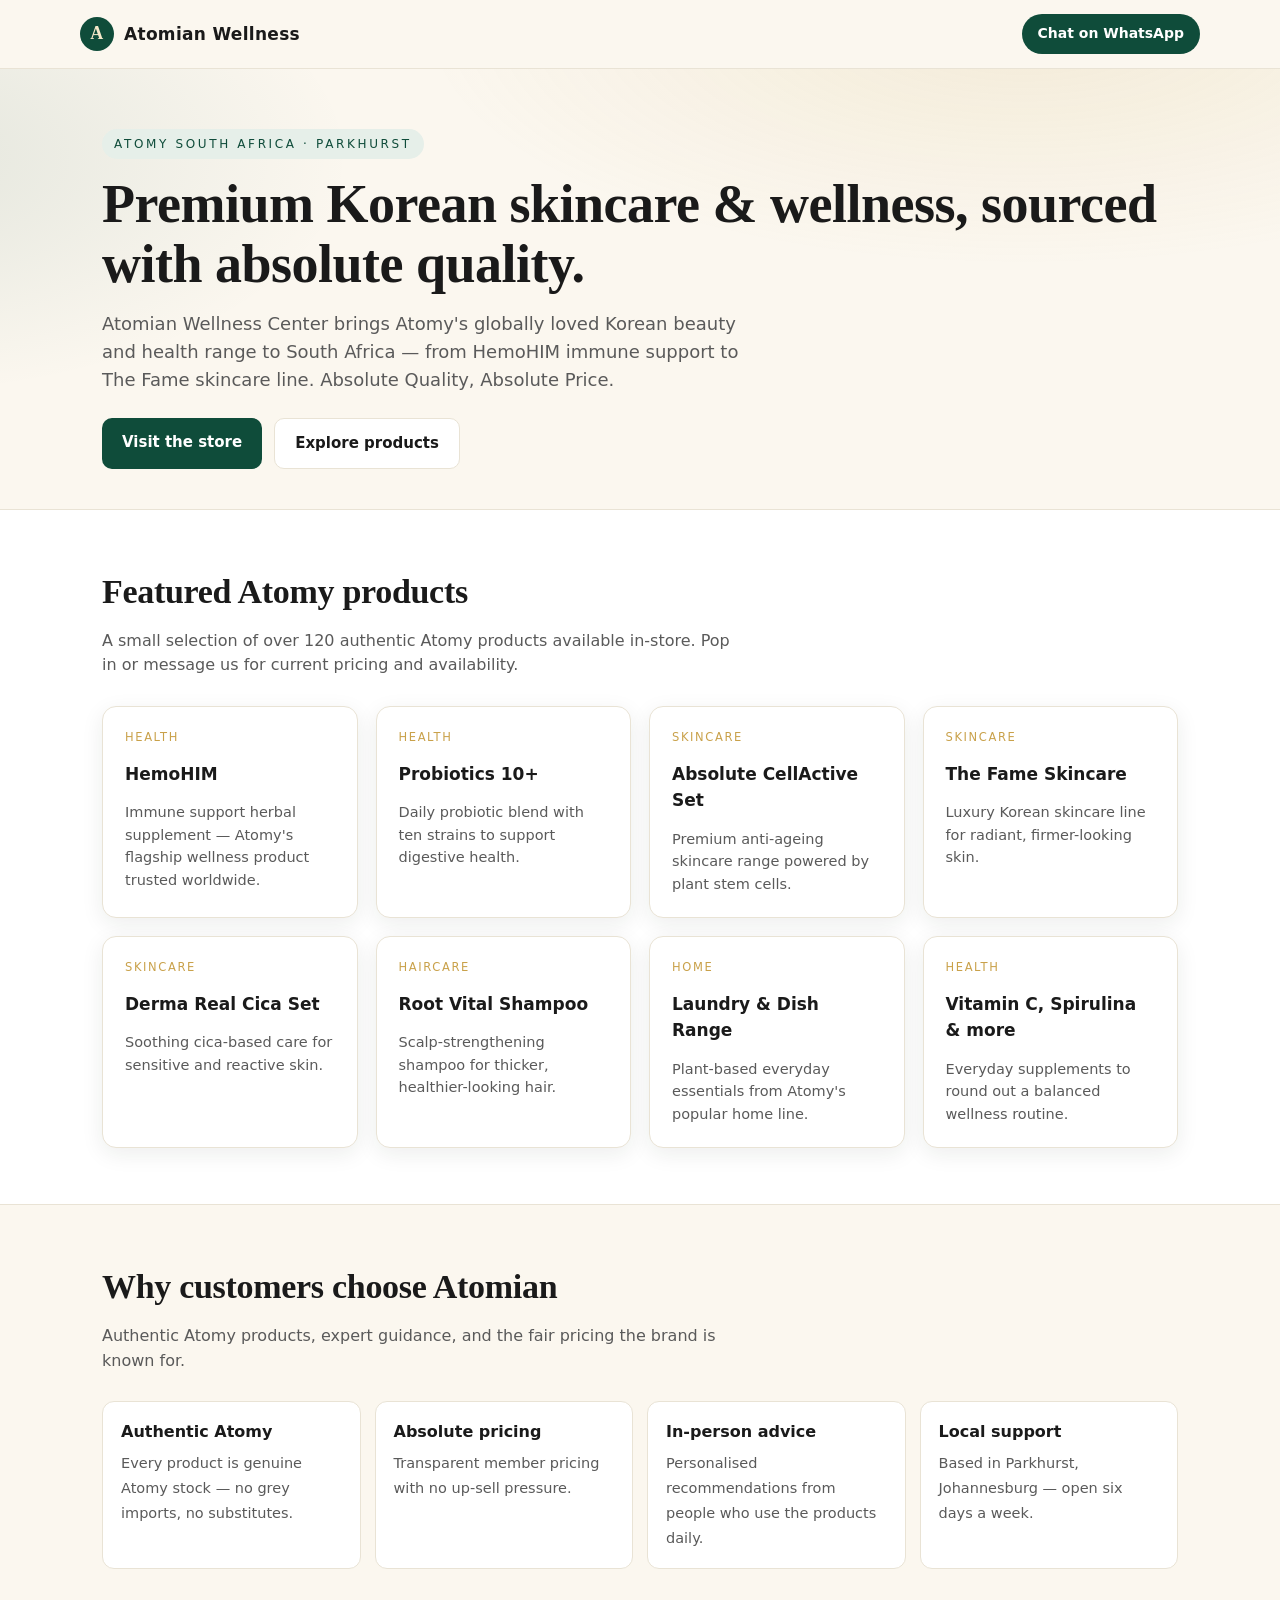
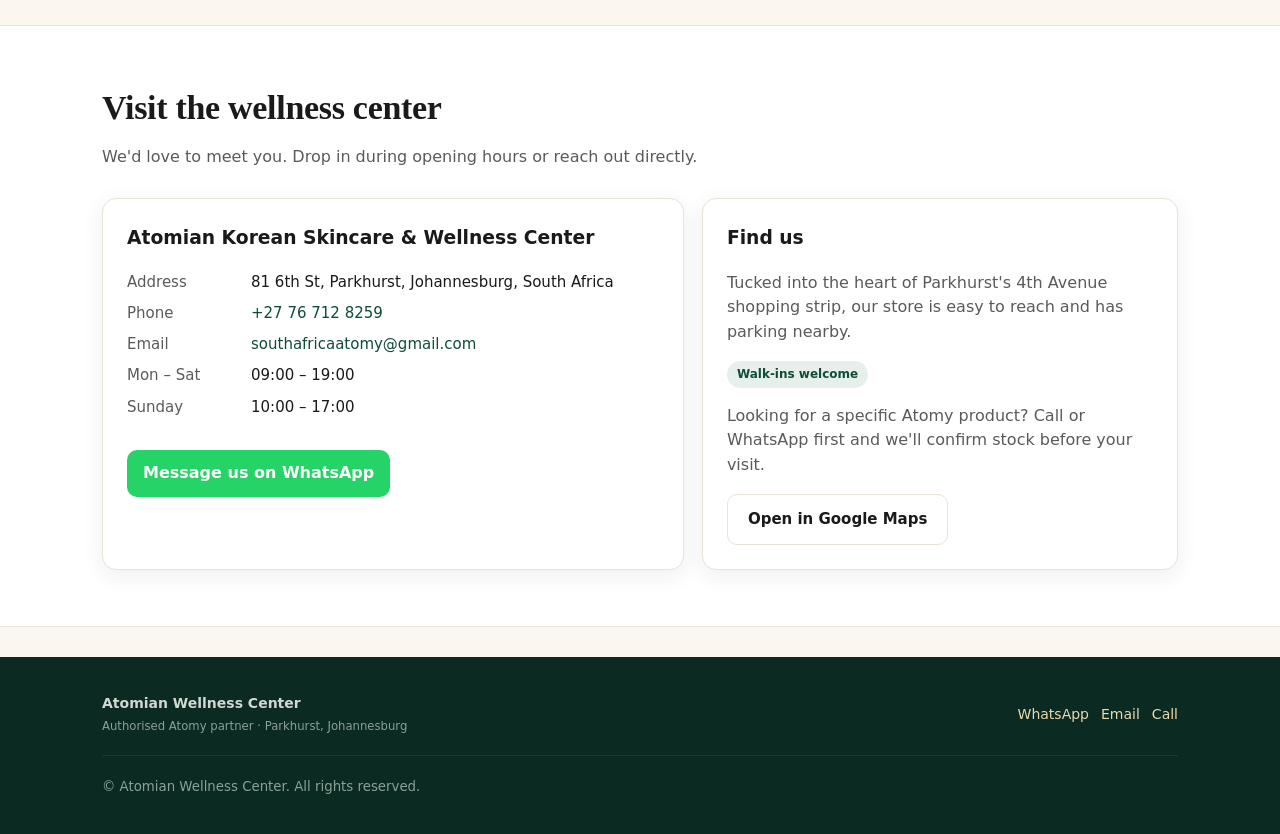
==== index.html @ fa14798c "Fixing link sharing issue on mobile devices for Atomian Wellness website (69e790a51b374912fafea3ad)" ====
<!DOCTYPE html>
<html lang="en">
<head>
<meta charset="UTF-8" />
<meta name="viewport" content="width=device-width, initial-scale=1.0" />
<title>Atomian Wellness - Premium Korean Skincare &amp; Health Products | Atomy South Africa</title>
<meta name="description" content="Discover premium Atomy Korean skincare, health supplements, and wellness products at Atomian Wellness Center in Johannesburg. Absolute Quality, Absolute Price. Shop 120+ authentic Atomy products." />
<meta name="keywords" content="Atomy South Africa, Korean skincare, Atomy products, HemoHIM, Probiotics, Absolute CellActive, Korean wellness, health supplements, Johannesburg, Parkhurst" />
<meta name="author" content="Atomian Wellness Center" />
<meta name="robots" content="index, follow" />
<meta name="theme-color" content="#0f4c3a" />
<link rel="canonical" href="https://atomianwellness.co.za/" />
<link rel="icon" href="data:image/svg+xml,%3Csvg xmlns='http://www.w3.org/2000/svg' viewBox='0 0 64 64'%3E%3Ccircle cx='32' cy='32' r='30' fill='%230f4c3a'/%3E%3Ctext x='50%25' y='54%25' text-anchor='middle' font-family='Georgia,serif' font-size='34' fill='%23f5e8c9' font-weight='700'%3EA%3C/text%3E%3C/svg%3E" />
<meta property="og:type" content="website" />
<meta property="og:url" content="https://atomianwellness.co.za/" />
<meta property="og:title" content="Atomian Wellness - Premium Korean Skincare &amp; Health Products" />
<meta property="og:description" content="Premium Atomy Korean skincare, health supplements, and wellness products. Absolute Quality, Absolute Price. Shop 120+ authentic products." />
<meta property="og:site_name" content="Atomian Wellness Center" />
<meta property="og:locale" content="en_ZA" />
<meta property="og:image" content="https://atomianwellness.co.za/og-image.svg" />
<meta property="og:image:type" content="image/svg+xml" />
<meta property="og:image:width" content="1200" />
<meta property="og:image:height" content="630" />
<meta property="og:image:alt" content="Atomian Wellness Center - Atomy Korean Skincare &amp; Health Products" />
<meta name="twitter:card" content="summary_large_image" />
<meta name="twitter:title" content="Atomian Wellness - Premium Korean Skincare &amp; Health Products" />
<meta name="twitter:description" content="Premium Atomy Korean skincare, health supplements, and wellness products. Absolute Quality, Absolute Price." />
<meta name="twitter:image" content="https://atomianwellness.co.za/og-image.svg" />
<script type="application/ld+json">
{
  "@context": "https://schema.org",
  "@type": "Store",
  "name": "Atomian Korean Skincare Wellness Center",
  "description": "Premium Korean wellness and beauty products featuring Atomy's revolutionary skincare and health solutions",
  "url": "https://atomianwellness.co.za",
  "telephone": "+27-76-712-8259",
  "email": "southafricaatomy@gmail.com",
  "address": {
    "@type": "PostalAddress",
    "streetAddress": "81 6th St, Parkhurst",
    "addressLocality": "Johannesburg",
    "addressCountry": "ZA"
  },
  "priceRange": "$$",
  "openingHours": "Mo-Sa 09:00-19:00, Su 10:00-17:00"
}
</script>
<style>
:root{
  --bg:#fbf7ef;
  --ink:#1a1a1a;
  --muted:#5a5a5a;
  --accent:#0f4c3a;
  --accent-soft:#e6efe9;
  --gold:#c9a14a;
  --card:#ffffff;
  --border:#e9e3d5;
  --radius:14px;
  --shadow:0 6px 22px rgba(20,40,30,.08);
  --maxw:1120px;
}
*{box-sizing:border-box}
html,body{margin:0;padding:0}
body{
  font-family:'Inter','Helvetica Neue',system-ui,-apple-system,sans-serif;
  color:var(--ink);
  background:var(--bg);
  line-height:1.55;
  -webkit-font-smoothing:antialiased;
}
a{color:var(--accent);text-decoration:none}
a:hover{text-decoration:underline}
.container{max-width:var(--maxw);margin:0 auto;padding:0 22px}
header.site{
  position:sticky;top:0;z-index:10;
  background:rgba(251,247,239,.92);
  backdrop-filter:blur(8px);
  border-bottom:1px solid var(--border);
}
.nav{
  display:flex;align-items:center;justify-content:space-between;
  padding:14px 0;
}
.brand{display:flex;align-items:center;gap:10px;font-weight:700;letter-spacing:.3px;color:var(--ink)}
.brand-mark{
  width:34px;height:34px;border-radius:50%;
  background:var(--accent);color:#f5e8c9;
  display:grid;place-items:center;
  font-family:Georgia,serif;font-weight:700;font-size:18px;
}
.brand-name{font-size:17px}
.nav-cta{
  display:inline-block;padding:9px 16px;border-radius:999px;
  background:var(--accent);color:#fff;font-weight:600;font-size:14px;
}
.nav-cta:hover{text-decoration:none;background:#0b3b2d}
.hero{
  padding:60px 0 40px;
  background:
    radial-gradient(1000px 400px at 80% -10%, rgba(201,161,74,.14), transparent 60%),
    radial-gradient(800px 400px at -10% 20%, rgba(15,76,58,.10), transparent 60%);
}
.eyebrow{
  display:inline-block;font-size:12px;letter-spacing:.22em;text-transform:uppercase;
  color:var(--accent);background:var(--accent-soft);
  padding:6px 12px;border-radius:999px;margin-bottom:16px;
}
h1{
  font-family:Georgia,'Times New Roman',serif;
  font-size:clamp(32px,5vw,54px);
  line-height:1.1;margin:0 0 16px;letter-spacing:-.5px;
}
.lede{
  font-size:clamp(16px,1.6vw,18px);color:var(--muted);max-width:640px;margin:0 0 24px;
}
.cta-row{display:flex;flex-wrap:wrap;gap:12px}
.btn{
  display:inline-block;padding:13px 20px;border-radius:10px;
  font-weight:600;font-size:15px;
  transition:transform .06s ease, background .2s ease;
}
.btn:active{transform:translateY(1px)}
.btn-primary{background:var(--accent);color:#fff}
.btn-primary:hover{background:#0b3b2d;text-decoration:none}
.btn-ghost{background:#fff;color:var(--ink);border:1px solid var(--border)}
.btn-ghost:hover{background:#fff;border-color:var(--accent);color:var(--accent);text-decoration:none}
section{padding:56px 0}
section.alt{background:#fff;border-top:1px solid var(--border);border-bottom:1px solid var(--border)}
h2{
  font-family:Georgia,serif;
  font-size:clamp(24px,3vw,34px);margin:0 0 10px;letter-spacing:-.3px;
}
.section-lede{color:var(--muted);max-width:640px;margin:0 0 28px}
.grid{display:grid;gap:18px}
.grid-3{grid-template-columns:repeat(auto-fit,minmax(240px,1fr))}
.grid-4{grid-template-columns:repeat(auto-fit,minmax(210px,1fr))}
.card{
  background:var(--card);
  border:1px solid var(--border);
  border-radius:var(--radius);
  padding:22px;box-shadow:var(--shadow);
}
.card h3{margin:0 0 8px;font-size:17px}
.card p{margin:0;color:var(--muted);font-size:14.5px}
.badge{
  display:inline-block;font-size:11.5px;letter-spacing:.14em;text-transform:uppercase;
  color:var(--gold);margin-bottom:8px;
}
.product{display:flex;flex-direction:column;gap:6px}
.product .price{color:var(--accent);font-weight:600;font-size:14px}
.values{display:grid;gap:14px;grid-template-columns:repeat(auto-fit,minmax(220px,1fr))}
.value{
  padding:18px;border-radius:12px;border:1px solid var(--border);
  background:#fff;
}
.value strong{display:block;margin-bottom:6px;font-size:16px}
.value span{color:var(--muted);font-size:14.5px}
.visit{
  display:grid;gap:18px;grid-template-columns:1.1fr .9fr;align-items:stretch;
}
@media (max-width:760px){.visit{grid-template-columns:1fr}}
.visit .panel{
  background:#fff;border:1px solid var(--border);border-radius:var(--radius);
  padding:24px;box-shadow:var(--shadow);
}
.visit .panel h3{margin-top:0}
.kv{display:grid;grid-template-columns:110px 1fr;gap:8px 14px;font-size:15px}
.kv dt{color:var(--muted)}
.kv dd{margin:0;color:var(--ink);font-weight:500}
.whatsapp{
  display:inline-flex;align-items:center;gap:8px;margin-top:16px;
  background:#25D366;color:#fff;padding:11px 16px;border-radius:10px;font-weight:600;
}
.whatsapp:hover{background:#1fb855;text-decoration:none}
footer.site{
  background:#0b2a22;color:#cfd9d2;padding:36px 0;margin-top:30px;
}
footer.site a{color:#e7d9b0}
footer .row{display:flex;justify-content:space-between;gap:18px;flex-wrap:wrap;font-size:14px}
footer small{color:#8ba097}
.divider{height:1px;background:rgba(255,255,255,.08);margin:18px 0}
.social{display:flex;gap:12px;align-items:center}
.pill{
  display:inline-block;padding:4px 10px;border-radius:999px;
  background:var(--accent-soft);color:var(--accent);font-size:12px;font-weight:600;
}
</style>
</head>
<body>
<header class="site">
  <div class="container nav">
    <a href="/" class="brand" aria-label="Atomian Wellness home">
      <span class="brand-mark">A</span>
      <span class="brand-name">Atomian Wellness</span>
    </a>
    <a class="nav-cta" href="https://wa.me/27767128259" rel="noopener">Chat on WhatsApp</a>
  </div>
</header>

<main>
  <section class="hero">
    <div class="container">
      <span class="eyebrow">Atomy South Africa · Parkhurst</span>
      <h1>Premium Korean skincare &amp; wellness, sourced with absolute quality.</h1>
      <p class="lede">
        Atomian Wellness Center brings Atomy's globally loved Korean beauty and health range to South Africa — from
        HemoHIM immune support to The Fame skincare line. Absolute Quality, Absolute Price.
      </p>
      <div class="cta-row">
        <a class="btn btn-primary" href="#visit">Visit the store</a>
        <a class="btn btn-ghost" href="#products">Explore products</a>
      </div>
    </div>
  </section>

  <section id="products" class="alt">
    <div class="container">
      <h2>Featured Atomy products</h2>
      <p class="section-lede">
        A small selection of over 120 authentic Atomy products available in-store. Pop in or message us for current
        pricing and availability.
      </p>
      <div class="grid grid-4">
        <article class="card product">
          <span class="badge">Health</span>
          <h3>HemoHIM</h3>
          <p>Immune support herbal supplement — Atomy's flagship wellness product trusted worldwide.</p>
        </article>
        <article class="card product">
          <span class="badge">Health</span>
          <h3>Probiotics 10+</h3>
          <p>Daily probiotic blend with ten strains to support digestive health.</p>
        </article>
        <article class="card product">
          <span class="badge">Skincare</span>
          <h3>Absolute CellActive Set</h3>
          <p>Premium anti-ageing skincare range powered by plant stem cells.</p>
        </article>
        <article class="card product">
          <span class="badge">Skincare</span>
          <h3>The Fame Skincare</h3>
          <p>Luxury Korean skincare line for radiant, firmer-looking skin.</p>
        </article>
        <article class="card product">
          <span class="badge">Skincare</span>
          <h3>Derma Real Cica Set</h3>
          <p>Soothing cica-based care for sensitive and reactive skin.</p>
        </article>
        <article class="card product">
          <span class="badge">Haircare</span>
          <h3>Root Vital Shampoo</h3>
          <p>Scalp-strengthening shampoo for thicker, healthier-looking hair.</p>
        </article>
        <article class="card product">
          <span class="badge">Home</span>
          <h3>Laundry &amp; Dish Range</h3>
          <p>Plant-based everyday essentials from Atomy's popular home line.</p>
        </article>
        <article class="card product">
          <span class="badge">Health</span>
          <h3>Vitamin C, Spirulina &amp; more</h3>
          <p>Everyday supplements to round out a balanced wellness routine.</p>
        </article>
      </div>
    </div>
  </section>

  <section>
    <div class="container">
      <h2>Why customers choose Atomian</h2>
      <p class="section-lede">Authentic Atomy products, expert guidance, and the fair pricing the brand is known for.</p>
      <div class="values">
        <div class="value">
          <strong>Authentic Atomy</strong>
          <span>Every product is genuine Atomy stock — no grey imports, no substitutes.</span>
        </div>
        <div class="value">
          <strong>Absolute pricing</strong>
          <span>Transparent member pricing with no up-sell pressure.</span>
        </div>
        <div class="value">
          <strong>In-person advice</strong>
          <span>Personalised recommendations from people who use the products daily.</span>
        </div>
        <div class="value">
          <strong>Local support</strong>
          <span>Based in Parkhurst, Johannesburg — open six days a week.</span>
        </div>
      </div>
    </div>
  </section>

  <section id="visit" class="alt">
    <div class="container">
      <h2>Visit the wellness center</h2>
      <p class="section-lede">We'd love to meet you. Drop in during opening hours or reach out directly.</p>
      <div class="visit">
        <div class="panel">
          <h3>Atomian Korean Skincare &amp; Wellness Center</h3>
          <dl class="kv">
            <dt>Address</dt><dd>81 6th St, Parkhurst, Johannesburg, South Africa</dd>
            <dt>Phone</dt><dd><a href="tel:+27767128259">+27 76 712 8259</a></dd>
            <dt>Email</dt><dd><a href="mailto:southafricaatomy@gmail.com">southafricaatomy@gmail.com</a></dd>
            <dt>Mon – Sat</dt><dd>09:00 – 19:00</dd>
            <dt>Sunday</dt><dd>10:00 – 17:00</dd>
          </dl>
          <a class="whatsapp" href="https://wa.me/27767128259" rel="noopener">
            Message us on WhatsApp
          </a>
        </div>
        <div class="panel">
          <h3>Find us</h3>
          <p style="color:var(--muted);margin-top:0">
            Tucked into the heart of Parkhurst's 4th Avenue shopping strip, our store is easy to reach and has parking nearby.
          </p>
          <p><span class="pill">Walk-ins welcome</span></p>
          <p style="color:var(--muted)">
            Looking for a specific Atomy product? Call or WhatsApp first and we'll confirm stock before your visit.
          </p>
          <a class="btn btn-ghost" href="https://www.google.com/maps/search/?api=1&amp;query=81+6th+St+Parkhurst+Johannesburg" rel="noopener">Open in Google Maps</a>
        </div>
      </div>
    </div>
  </section>
</main>

<footer class="site">
  <div class="container">
    <div class="row">
      <div>
        <strong>Atomian Wellness Center</strong><br/>
        <small>Authorised Atomy partner · Parkhurst, Johannesburg</small>
      </div>
      <div class="social">
        <a href="https://wa.me/27767128259" rel="noopener">WhatsApp</a>
        <a href="mailto:southafricaatomy@gmail.com">Email</a>
        <a href="tel:+27767128259">Call</a>
      </div>
    </div>
    <div class="divider"></div>
    <small>© Atomian Wellness Center. All rights reserved.</small>
  </div>
</footer>

<script>
(function(){
  function cleanHash(){
    if ((location.hash === '' || location.hash === '#') && location.href.endsWith('#')) {
      history.replaceState(null, '', location.pathname + location.search);
    }
  }
  cleanHash();
  document.addEventListener('click', function(e){
    var a = e.target.closest && e.target.closest('a');
    if (a && (a.getAttribute('href') === '#' || a.getAttribute('href') === '')) {
      e.preventDefault();
      setTimeout(cleanHash, 0);
    }
  });
  window.addEventListener('hashchange', cleanHash);
})();
</script>
</body>
</html>
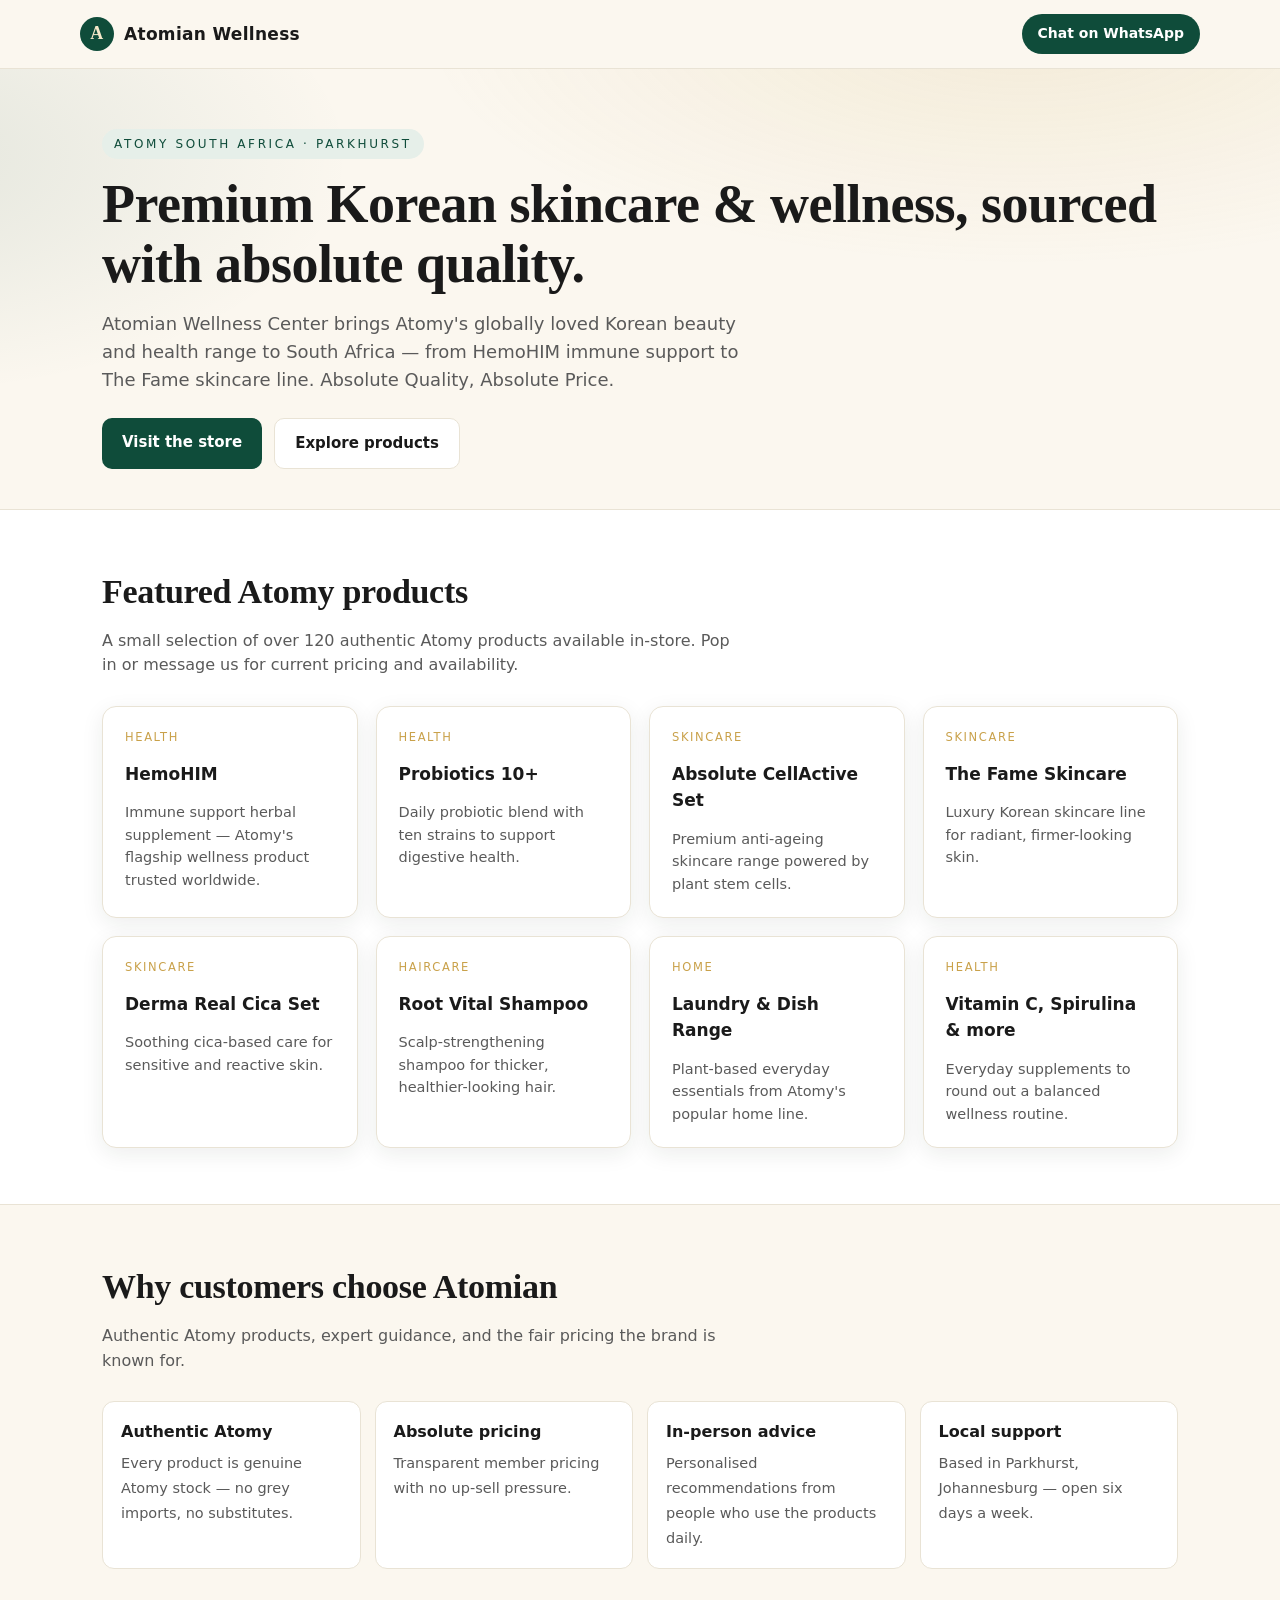
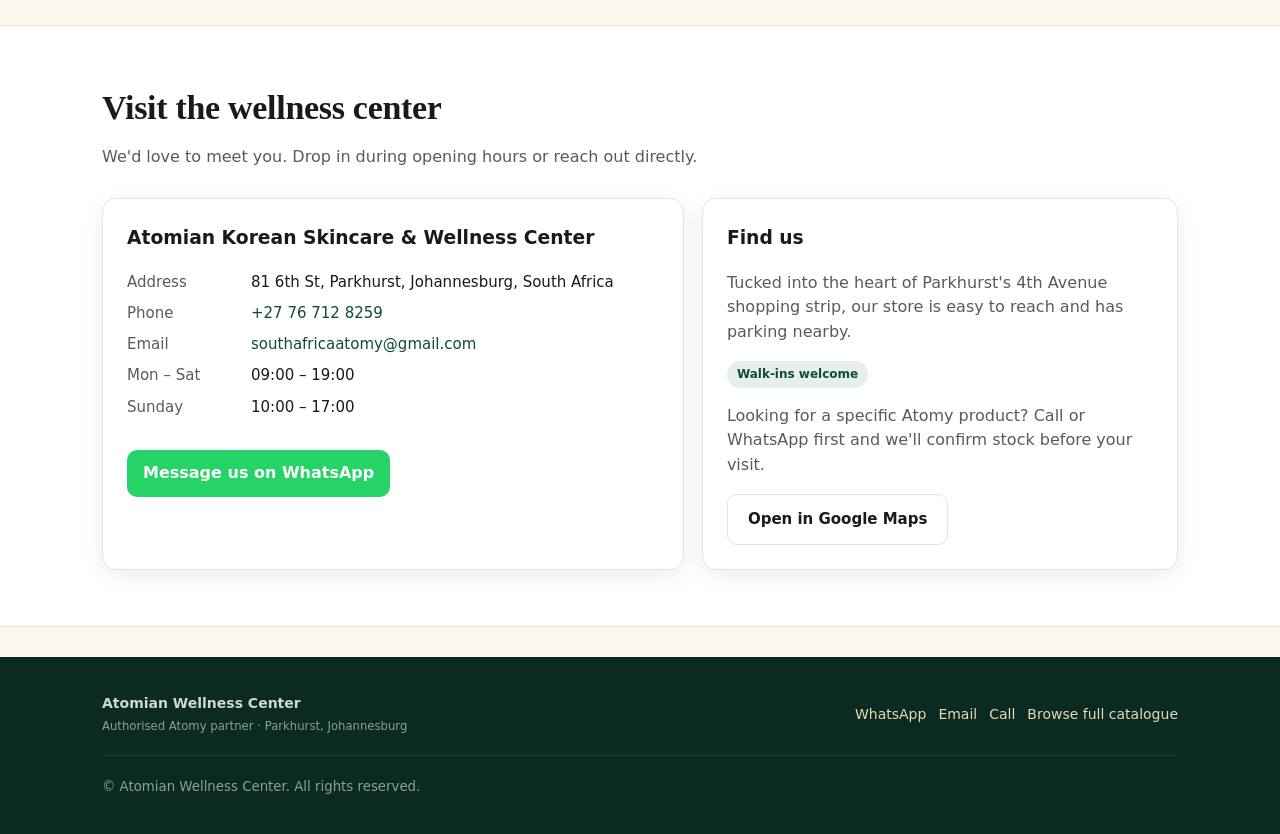
==== commit e26fa635: "Fixing link sharing issue on mobile devices for Atomian Wellness website - Session 1 (69e790a51b3749" ====
--- a/index.html
+++ b/index.html
@@ -335,6 +335,7 @@
         <a href="https://wa.me/27767128259" rel="noopener">WhatsApp</a>
         <a href="mailto:southafricaatomy@gmail.com">Email</a>
         <a href="tel:+27767128259">Call</a>
+        <a href="/classic/">Browse full catalogue</a>
       </div>
     </div>
     <div class="divider"></div>
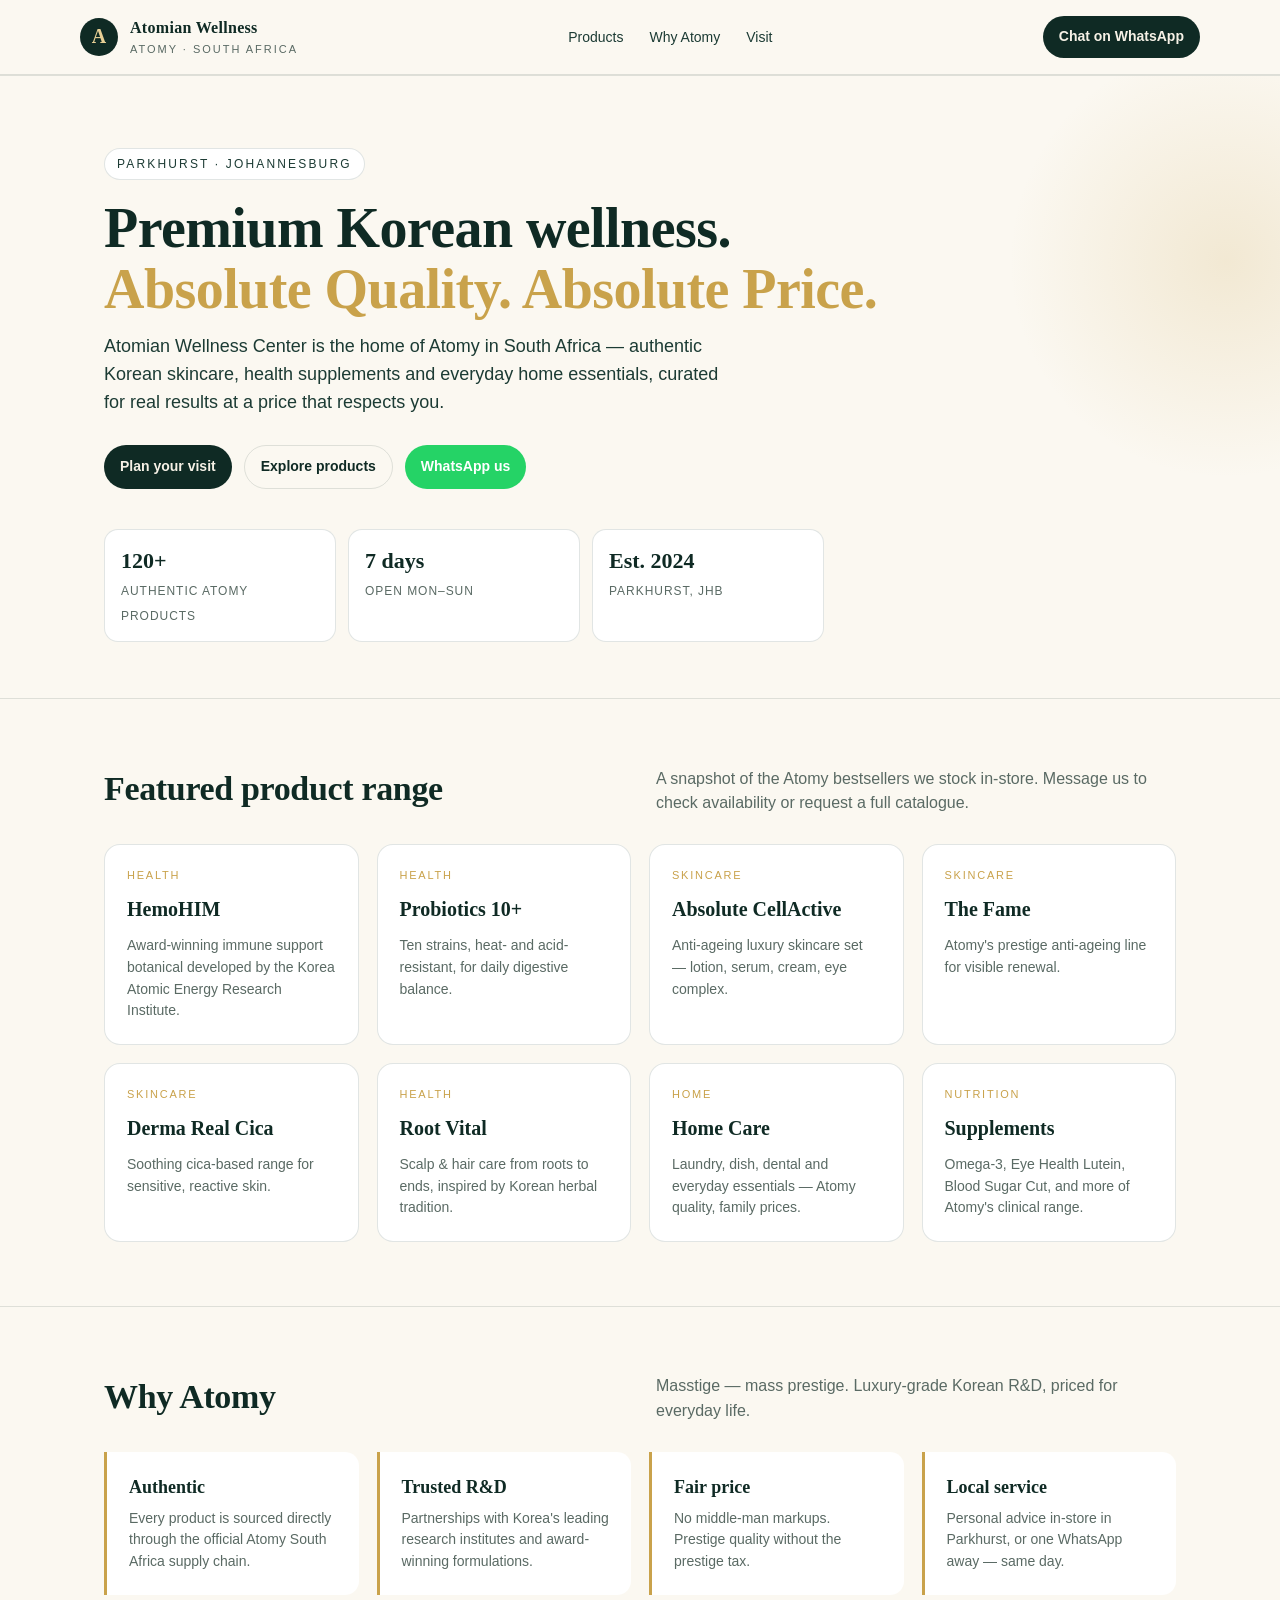
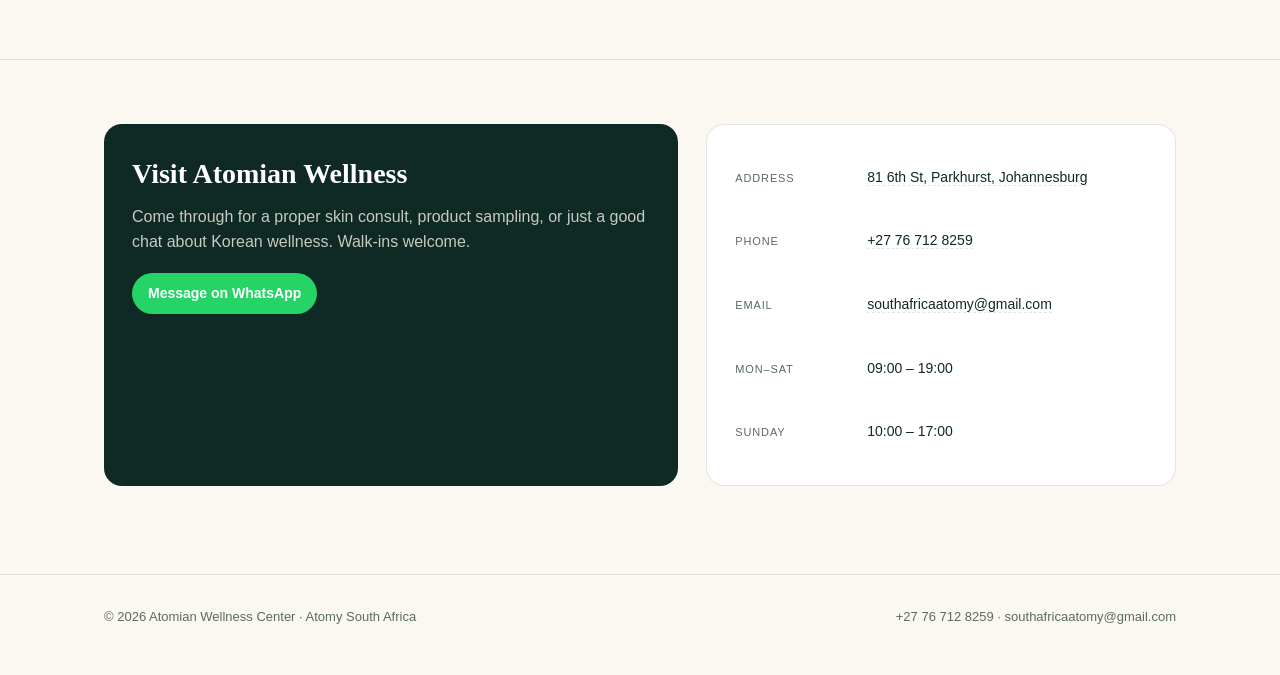
==== commit a2d5d354: "Fixing link sharing issue on mobile devices for Atomian Wellness website - Session 1 (69e790a51b3749" ====
--- a/index.html
+++ b/index.html
@@ -3,36 +3,36 @@
 <head>
 <meta charset="UTF-8" />
 <meta name="viewport" content="width=device-width, initial-scale=1.0" />
-<title>Atomian Wellness - Premium Korean Skincare &amp; Health Products | Atomy South Africa</title>
-<meta name="description" content="Discover premium Atomy Korean skincare, health supplements, and wellness products at Atomian Wellness Center in Johannesburg. Absolute Quality, Absolute Price. Shop 120+ authentic Atomy products." />
-<meta name="keywords" content="Atomy South Africa, Korean skincare, Atomy products, HemoHIM, Probiotics, Absolute CellActive, Korean wellness, health supplements, Johannesburg, Parkhurst" />
+<title>Atomian Wellness Center — Premium Korean Skincare & Health | Atomy South Africa</title>
+<meta name="description" content="Atomian Wellness Center in Parkhurst, Johannesburg — the home of Atomy Korean skincare, health supplements and wellness products in South Africa. Absolute Quality. Absolute Price." />
+<meta name="keywords" content="Atomy, Atomy South Africa, Atomian Wellness, HemoHIM, Probiotics 10+, Absolute CellActive, Derma Real Cica, The Fame, Root Vital, Korean skincare, Johannesburg, Parkhurst" />
 <meta name="author" content="Atomian Wellness Center" />
 <meta name="robots" content="index, follow" />
-<meta name="theme-color" content="#0f4c3a" />
+<meta name="theme-color" content="#0f2a24" />
 <link rel="canonical" href="https://atomianwellness.co.za/" />
-<link rel="icon" href="data:image/svg+xml,%3Csvg xmlns='http://www.w3.org/2000/svg' viewBox='0 0 64 64'%3E%3Ccircle cx='32' cy='32' r='30' fill='%230f4c3a'/%3E%3Ctext x='50%25' y='54%25' text-anchor='middle' font-family='Georgia,serif' font-size='34' fill='%23f5e8c9' font-weight='700'%3EA%3C/text%3E%3C/svg%3E" />
+<link rel="icon" href="data:image/svg+xml,%3Csvg xmlns='http://www.w3.org/2000/svg' viewBox='0 0 64 64'%3E%3Ccircle cx='32' cy='32' r='30' fill='%230f2a24'/%3E%3Ctext x='50%25' y='56%25' text-anchor='middle' font-family='Georgia,serif' font-size='32' fill='%23d9b36b' font-weight='700'%3EA%3C/text%3E%3C/svg%3E" />
 <meta property="og:type" content="website" />
+<meta property="og:locale" content="en_ZA" />
 <meta property="og:url" content="https://atomianwellness.co.za/" />
-<meta property="og:title" content="Atomian Wellness - Premium Korean Skincare &amp; Health Products" />
-<meta property="og:description" content="Premium Atomy Korean skincare, health supplements, and wellness products. Absolute Quality, Absolute Price. Shop 120+ authentic products." />
+<meta property="og:title" content="Atomian Wellness — Premium Atomy Korean Skincare & Health" />
+<meta property="og:description" content="Absolute Quality. Absolute Price. Shop authentic Atomy skincare, supplements and home products at Atomian Wellness Center, Parkhurst Johannesburg." />
 <meta property="og:site_name" content="Atomian Wellness Center" />
-<meta property="og:locale" content="en_ZA" />
 <meta property="og:image" content="https://atomianwellness.co.za/og-image.svg" />
 <meta property="og:image:type" content="image/svg+xml" />
 <meta property="og:image:width" content="1200" />
 <meta property="og:image:height" content="630" />
-<meta property="og:image:alt" content="Atomian Wellness Center - Atomy Korean Skincare &amp; Health Products" />
+<meta property="og:image:alt" content="Atomian Wellness Center — Atomy South Africa" />
 <meta name="twitter:card" content="summary_large_image" />
-<meta name="twitter:title" content="Atomian Wellness - Premium Korean Skincare &amp; Health Products" />
-<meta name="twitter:description" content="Premium Atomy Korean skincare, health supplements, and wellness products. Absolute Quality, Absolute Price." />
+<meta name="twitter:title" content="Atomian Wellness — Premium Atomy Korean Skincare & Health" />
+<meta name="twitter:description" content="Absolute Quality. Absolute Price. Shop authentic Atomy products at Atomian Wellness Center, Johannesburg." />
 <meta name="twitter:image" content="https://atomianwellness.co.za/og-image.svg" />
 <script type="application/ld+json">
 {
   "@context": "https://schema.org",
   "@type": "Store",
-  "name": "Atomian Korean Skincare Wellness Center",
-  "description": "Premium Korean wellness and beauty products featuring Atomy's revolutionary skincare and health solutions",
-  "url": "https://atomianwellness.co.za",
+  "name": "Atomian Wellness Center",
+  "description": "Premium Korean wellness and beauty products featuring Atomy's revolutionary skincare and health solutions.",
+  "url": "https://atomianwellness.co.za/",
   "telephone": "+27-76-712-8259",
   "email": "southafricaatomy@gmail.com",
   "address": {
@@ -42,324 +42,174 @@
     "addressCountry": "ZA"
   },
   "priceRange": "$$",
-  "openingHours": "Mo-Sa 09:00-19:00, Su 10:00-17:00"
+  "openingHoursSpecification": [
+    {"@type":"OpeningHoursSpecification","dayOfWeek":["Monday","Tuesday","Wednesday","Thursday","Friday","Saturday"],"opens":"09:00","closes":"19:00"},
+    {"@type":"OpeningHoursSpecification","dayOfWeek":"Sunday","opens":"10:00","closes":"17:00"}
+  ]
 }
 </script>
 <style>
-:root{
-  --bg:#fbf7ef;
-  --ink:#1a1a1a;
-  --muted:#5a5a5a;
-  --accent:#0f4c3a;
-  --accent-soft:#e6efe9;
-  --gold:#c9a14a;
-  --card:#ffffff;
-  --border:#e9e3d5;
-  --radius:14px;
-  --shadow:0 6px 22px rgba(20,40,30,.08);
-  --maxw:1120px;
-}
+:root{--ink:#0f2a24;--ink-soft:#1c3b34;--gold:#c9a24b;--gold-soft:#e7cf95;--cream:#f6f1e6;--paper:#fbf8f1;--muted:#5a6a64;--line:rgba(15,42,36,.12)}
 *{box-sizing:border-box}
 html,body{margin:0;padding:0}
-body{
-  font-family:'Inter','Helvetica Neue',system-ui,-apple-system,sans-serif;
-  color:var(--ink);
-  background:var(--bg);
-  line-height:1.55;
-  -webkit-font-smoothing:antialiased;
-}
-a{color:var(--accent);text-decoration:none}
-a:hover{text-decoration:underline}
-.container{max-width:var(--maxw);margin:0 auto;padding:0 22px}
-header.site{
-  position:sticky;top:0;z-index:10;
-  background:rgba(251,247,239,.92);
-  backdrop-filter:blur(8px);
-  border-bottom:1px solid var(--border);
-}
-.nav{
-  display:flex;align-items:center;justify-content:space-between;
-  padding:14px 0;
-}
-.brand{display:flex;align-items:center;gap:10px;font-weight:700;letter-spacing:.3px;color:var(--ink)}
-.brand-mark{
-  width:34px;height:34px;border-radius:50%;
-  background:var(--accent);color:#f5e8c9;
-  display:grid;place-items:center;
-  font-family:Georgia,serif;font-weight:700;font-size:18px;
-}
-.brand-name{font-size:17px}
-.nav-cta{
-  display:inline-block;padding:9px 16px;border-radius:999px;
-  background:var(--accent);color:#fff;font-weight:600;font-size:14px;
-}
-.nav-cta:hover{text-decoration:none;background:#0b3b2d}
-.hero{
-  padding:60px 0 40px;
-  background:
-    radial-gradient(1000px 400px at 80% -10%, rgba(201,161,74,.14), transparent 60%),
-    radial-gradient(800px 400px at -10% 20%, rgba(15,76,58,.10), transparent 60%);
-}
-.eyebrow{
-  display:inline-block;font-size:12px;letter-spacing:.22em;text-transform:uppercase;
-  color:var(--accent);background:var(--accent-soft);
-  padding:6px 12px;border-radius:999px;margin-bottom:16px;
-}
-h1{
-  font-family:Georgia,'Times New Roman',serif;
-  font-size:clamp(32px,5vw,54px);
-  line-height:1.1;margin:0 0 16px;letter-spacing:-.5px;
-}
-.lede{
-  font-size:clamp(16px,1.6vw,18px);color:var(--muted);max-width:640px;margin:0 0 24px;
-}
-.cta-row{display:flex;flex-wrap:wrap;gap:12px}
-.btn{
-  display:inline-block;padding:13px 20px;border-radius:10px;
-  font-weight:600;font-size:15px;
-  transition:transform .06s ease, background .2s ease;
-}
-.btn:active{transform:translateY(1px)}
-.btn-primary{background:var(--accent);color:#fff}
-.btn-primary:hover{background:#0b3b2d;text-decoration:none}
-.btn-ghost{background:#fff;color:var(--ink);border:1px solid var(--border)}
-.btn-ghost:hover{background:#fff;border-color:var(--accent);color:var(--accent);text-decoration:none}
-section{padding:56px 0}
-section.alt{background:#fff;border-top:1px solid var(--border);border-bottom:1px solid var(--border)}
-h2{
-  font-family:Georgia,serif;
-  font-size:clamp(24px,3vw,34px);margin:0 0 10px;letter-spacing:-.3px;
-}
-.section-lede{color:var(--muted);max-width:640px;margin:0 0 28px}
-.grid{display:grid;gap:18px}
-.grid-3{grid-template-columns:repeat(auto-fit,minmax(240px,1fr))}
-.grid-4{grid-template-columns:repeat(auto-fit,minmax(210px,1fr))}
-.card{
-  background:var(--card);
-  border:1px solid var(--border);
-  border-radius:var(--radius);
-  padding:22px;box-shadow:var(--shadow);
-}
-.card h3{margin:0 0 8px;font-size:17px}
-.card p{margin:0;color:var(--muted);font-size:14.5px}
-.badge{
-  display:inline-block;font-size:11.5px;letter-spacing:.14em;text-transform:uppercase;
-  color:var(--gold);margin-bottom:8px;
-}
-.product{display:flex;flex-direction:column;gap:6px}
-.product .price{color:var(--accent);font-weight:600;font-size:14px}
-.values{display:grid;gap:14px;grid-template-columns:repeat(auto-fit,minmax(220px,1fr))}
-.value{
-  padding:18px;border-radius:12px;border:1px solid var(--border);
-  background:#fff;
-}
-.value strong{display:block;margin-bottom:6px;font-size:16px}
-.value span{color:var(--muted);font-size:14.5px}
-.visit{
-  display:grid;gap:18px;grid-template-columns:1.1fr .9fr;align-items:stretch;
-}
-@media (max-width:760px){.visit{grid-template-columns:1fr}}
-.visit .panel{
-  background:#fff;border:1px solid var(--border);border-radius:var(--radius);
-  padding:24px;box-shadow:var(--shadow);
-}
-.visit .panel h3{margin-top:0}
-.kv{display:grid;grid-template-columns:110px 1fr;gap:8px 14px;font-size:15px}
-.kv dt{color:var(--muted)}
-.kv dd{margin:0;color:var(--ink);font-weight:500}
-.whatsapp{
-  display:inline-flex;align-items:center;gap:8px;margin-top:16px;
-  background:#25D366;color:#fff;padding:11px 16px;border-radius:10px;font-weight:600;
-}
-.whatsapp:hover{background:#1fb855;text-decoration:none}
-footer.site{
-  background:#0b2a22;color:#cfd9d2;padding:36px 0;margin-top:30px;
-}
-footer.site a{color:#e7d9b0}
-footer .row{display:flex;justify-content:space-between;gap:18px;flex-wrap:wrap;font-size:14px}
-footer small{color:#8ba097}
-.divider{height:1px;background:rgba(255,255,255,.08);margin:18px 0}
-.social{display:flex;gap:12px;align-items:center}
-.pill{
-  display:inline-block;padding:4px 10px;border-radius:999px;
-  background:var(--accent-soft);color:var(--accent);font-size:12px;font-weight:600;
-}
+body{font-family:"Inter","Helvetica Neue",Helvetica,Arial,sans-serif;background:var(--paper);color:var(--ink);line-height:1.55;-webkit-font-smoothing:antialiased}
+a{color:inherit}
+.container{max-width:1120px;margin:0 auto;padding:0 24px}
+header{position:sticky;top:0;z-index:5;background:rgba(251,248,241,.92);backdrop-filter:saturate(150%) blur(8px);border-bottom:1px solid var(--line)}
+.nav{display:flex;align-items:center;justify-content:space-between;padding:16px 0}
+.brand{display:flex;align-items:center;gap:12px;text-decoration:none;color:var(--ink)}
+.brand .logo{width:38px;height:38px;border-radius:50%;background:var(--ink);display:grid;place-items:center;color:var(--gold-soft);font-family:Georgia,serif;font-weight:700;font-size:20px}
+.brand .name{font-family:Georgia,serif;font-weight:700;letter-spacing:.3px}
+.brand .name small{display:block;font-family:"Inter",sans-serif;font-weight:500;color:var(--muted);font-size:11px;letter-spacing:.18em;text-transform:uppercase}
+.nav ul{display:flex;gap:26px;margin:0;padding:0;list-style:none}
+.nav ul a{text-decoration:none;font-size:14px;color:var(--ink-soft)}
+.nav ul a:hover{color:var(--gold)}
+.cta{display:inline-flex;align-items:center;gap:8px;padding:10px 16px;border-radius:999px;font-size:14px;font-weight:600;text-decoration:none;transition:transform .15s ease, box-shadow .2s ease}
+.cta.primary{background:var(--ink);color:var(--cream)}
+.cta.primary:hover{transform:translateY(-1px);box-shadow:0 10px 24px -14px rgba(15,42,36,.55)}
+.cta.ghost{background:transparent;color:var(--ink);border:1px solid var(--line)}
+.cta.wa{background:#25d366;color:#fff}
+.hero{position:relative;padding:72px 0 56px;overflow:hidden}
+.hero:before{content:"";position:absolute;inset:-20% -20% auto auto;width:620px;height:620px;background:radial-gradient(closest-side,rgba(201,162,75,.18),transparent 70%);pointer-events:none}
+.hero .eyebrow{display:inline-block;padding:6px 12px;border:1px solid var(--line);border-radius:999px;font-size:12px;letter-spacing:.18em;text-transform:uppercase;color:var(--ink-soft);background:#fff}
+.hero h1{font-family:Georgia,serif;font-size:clamp(34px,5vw,56px);line-height:1.08;margin:18px 0 14px;letter-spacing:-.01em}
+.hero h1 em{font-style:normal;color:var(--gold);white-space:nowrap}
+.hero p.lede{font-size:18px;color:var(--ink-soft);max-width:620px;margin:0 0 28px}
+.hero-actions{display:flex;flex-wrap:wrap;gap:12px}
+.hero-facts{display:grid;grid-template-columns:repeat(3,minmax(0,1fr));gap:12px;margin-top:40px;max-width:720px}
+.fact{background:#fff;border:1px solid var(--line);border-radius:14px;padding:14px 16px}
+.fact strong{display:block;font-family:Georgia,serif;font-size:22px;color:var(--ink)}
+.fact span{font-size:12px;color:var(--muted);letter-spacing:.08em;text-transform:uppercase}
+section{padding:64px 0;border-top:1px solid var(--line)}
+.section-head{display:flex;align-items:end;justify-content:space-between;gap:24px;margin-bottom:28px;flex-wrap:wrap}
+.section-head h2{font-family:Georgia,serif;font-size:clamp(24px,3vw,34px);margin:0;letter-spacing:-.01em}
+.section-head p{max-width:520px;color:var(--muted);margin:0}
+.grid{display:grid;grid-template-columns:repeat(auto-fill,minmax(240px,1fr));gap:18px}
+.card{background:#fff;border:1px solid var(--line);border-radius:16px;padding:22px;display:flex;flex-direction:column;gap:10px;transition:transform .2s ease, box-shadow .2s ease}
+.card:hover{transform:translateY(-2px);box-shadow:0 18px 40px -28px rgba(15,42,36,.35)}
+.card .tag{font-size:11px;letter-spacing:.16em;text-transform:uppercase;color:var(--gold)}
+.card h3{font-family:Georgia,serif;margin:0;font-size:20px}
+.card p{margin:0;color:var(--muted);font-size:14px}
+.values{display:grid;grid-template-columns:repeat(auto-fit,minmax(220px,1fr));gap:18px}
+.value{padding:22px;border-left:3px solid var(--gold);background:#fff;border-radius:0 14px 14px 0}
+.value h4{margin:0 0 6px;font-family:Georgia,serif;font-size:18px}
+.value p{margin:0;color:var(--muted);font-size:14px}
+.visit{display:grid;grid-template-columns:1.1fr .9fr;gap:28px;align-items:stretch}
+@media (max-width:780px){.visit{grid-template-columns:1fr}}
+.visit .panel{background:var(--ink);color:var(--cream);border-radius:18px;padding:28px}
+.visit .panel h2{font-family:Georgia,serif;font-size:28px;margin:0 0 10px;color:#fff}
+.visit .panel p{color:rgba(246,241,230,.8);margin:0 0 18px}
+.visit .info{background:#fff;border:1px solid var(--line);border-radius:18px;padding:28px;display:grid;gap:14px;align-content:start}
+.row{display:grid;grid-template-columns:120px 1fr;gap:12px;font-size:14px}
+.row dt{color:var(--muted);letter-spacing:.08em;text-transform:uppercase;font-size:11px;padding-top:3px}
+.row dd{margin:0;color:var(--ink)}
+.row a{text-decoration:none;color:var(--ink);border-bottom:1px dashed var(--line)}
+.row a:hover{border-color:var(--gold);color:var(--gold)}
+footer{padding:32px 0 48px;color:var(--muted);font-size:13px;border-top:1px solid var(--line);margin-top:24px}
+footer .container{display:flex;flex-wrap:wrap;gap:16px;justify-content:space-between;align-items:center}
+footer a{color:var(--muted);text-decoration:none;border-bottom:1px dashed transparent}
+footer a:hover{color:var(--ink);border-color:var(--line)}
+@media (max-width:640px){.nav ul{display:none}.hero-facts{grid-template-columns:1fr 1fr}}
 </style>
 </head>
 <body>
-<header class="site">
+<header>
   <div class="container nav">
-    <a href="/" class="brand" aria-label="Atomian Wellness home">
-      <span class="brand-mark">A</span>
-      <span class="brand-name">Atomian Wellness</span>
+    <a class="brand" href="/">
+      <span class="logo">A</span>
+      <span class="name">Atomian Wellness<small>Atomy · South Africa</small></span>
     </a>
-    <a class="nav-cta" href="https://wa.me/27767128259" rel="noopener">Chat on WhatsApp</a>
+    <ul>
+      <li><a href="#products">Products</a></li>
+      <li><a href="#values">Why Atomy</a></li>
+      <li><a href="#visit">Visit</a></li>
+    </ul>
+    <a class="cta primary" href="https://wa.me/27767128259" rel="noopener">Chat on WhatsApp</a>
   </div>
 </header>
 
 <main>
   <section class="hero">
     <div class="container">
-      <span class="eyebrow">Atomy South Africa · Parkhurst</span>
-      <h1>Premium Korean skincare &amp; wellness, sourced with absolute quality.</h1>
-      <p class="lede">
-        Atomian Wellness Center brings Atomy's globally loved Korean beauty and health range to South Africa — from
-        HemoHIM immune support to The Fame skincare line. Absolute Quality, Absolute Price.
-      </p>
-      <div class="cta-row">
-        <a class="btn btn-primary" href="#visit">Visit the store</a>
-        <a class="btn btn-ghost" href="#products">Explore products</a>
-      </div>
-    </div>
-  </section>
-
-  <section id="products" class="alt">
+      <span class="eyebrow">Parkhurst · Johannesburg</span>
+      <h1>Premium Korean wellness.<br/><em>Absolute Quality. Absolute Price.</em></h1>
+      <p class="lede">Atomian Wellness Center is the home of Atomy in South Africa — authentic Korean skincare, health supplements and everyday home essentials, curated for real results at a price that respects you.</p>
+      <div class="hero-actions">
+        <a class="cta primary" href="#visit">Plan your visit</a>
+        <a class="cta ghost" href="#products">Explore products</a>
+        <a class="cta wa" href="https://wa.me/27767128259" rel="noopener">WhatsApp us</a>
+      </div>
+      <div class="hero-facts">
+        <div class="fact"><strong>120+</strong><span>Authentic Atomy products</span></div>
+        <div class="fact"><strong>7 days</strong><span>Open Mon–Sun</span></div>
+        <div class="fact"><strong>Est. 2024</strong><span>Parkhurst, JHB</span></div>
+      </div>
+    </div>
+  </section>
+
+  <section id="products">
     <div class="container">
-      <h2>Featured Atomy products</h2>
-      <p class="section-lede">
-        A small selection of over 120 authentic Atomy products available in-store. Pop in or message us for current
-        pricing and availability.
-      </p>
-      <div class="grid grid-4">
-        <article class="card product">
-          <span class="badge">Health</span>
-          <h3>HemoHIM</h3>
-          <p>Immune support herbal supplement — Atomy's flagship wellness product trusted worldwide.</p>
-        </article>
-        <article class="card product">
-          <span class="badge">Health</span>
-          <h3>Probiotics 10+</h3>
-          <p>Daily probiotic blend with ten strains to support digestive health.</p>
-        </article>
-        <article class="card product">
-          <span class="badge">Skincare</span>
-          <h3>Absolute CellActive Set</h3>
-          <p>Premium anti-ageing skincare range powered by plant stem cells.</p>
-        </article>
-        <article class="card product">
-          <span class="badge">Skincare</span>
-          <h3>The Fame Skincare</h3>
-          <p>Luxury Korean skincare line for radiant, firmer-looking skin.</p>
-        </article>
-        <article class="card product">
-          <span class="badge">Skincare</span>
-          <h3>Derma Real Cica Set</h3>
-          <p>Soothing cica-based care for sensitive and reactive skin.</p>
-        </article>
-        <article class="card product">
-          <span class="badge">Haircare</span>
-          <h3>Root Vital Shampoo</h3>
-          <p>Scalp-strengthening shampoo for thicker, healthier-looking hair.</p>
-        </article>
-        <article class="card product">
-          <span class="badge">Home</span>
-          <h3>Laundry &amp; Dish Range</h3>
-          <p>Plant-based everyday essentials from Atomy's popular home line.</p>
-        </article>
-        <article class="card product">
-          <span class="badge">Health</span>
-          <h3>Vitamin C, Spirulina &amp; more</h3>
-          <p>Everyday supplements to round out a balanced wellness routine.</p>
-        </article>
-      </div>
-    </div>
-  </section>
-
-  <section>
+      <div class="section-head">
+        <h2>Featured product range</h2>
+        <p>A snapshot of the Atomy bestsellers we stock in-store. Message us to check availability or request a full catalogue.</p>
+      </div>
+      <div class="grid">
+        <div class="card"><span class="tag">Health</span><h3>HemoHIM</h3><p>Award-winning immune support botanical developed by the Korea Atomic Energy Research Institute.</p></div>
+        <div class="card"><span class="tag">Health</span><h3>Probiotics 10+</h3><p>Ten strains, heat- and acid-resistant, for daily digestive balance.</p></div>
+        <div class="card"><span class="tag">Skincare</span><h3>Absolute CellActive</h3><p>Anti-ageing luxury skincare set — lotion, serum, cream, eye complex.</p></div>
+        <div class="card"><span class="tag">Skincare</span><h3>The Fame</h3><p>Atomy's prestige anti-ageing line for visible renewal.</p></div>
+        <div class="card"><span class="tag">Skincare</span><h3>Derma Real Cica</h3><p>Soothing cica-based range for sensitive, reactive skin.</p></div>
+        <div class="card"><span class="tag">Health</span><h3>Root Vital</h3><p>Scalp &amp; hair care from roots to ends, inspired by Korean herbal tradition.</p></div>
+        <div class="card"><span class="tag">Home</span><h3>Home Care</h3><p>Laundry, dish, dental and everyday essentials — Atomy quality, family prices.</p></div>
+        <div class="card"><span class="tag">Nutrition</span><h3>Supplements</h3><p>Omega-3, Eye Health Lutein, Blood Sugar Cut, and more of Atomy's clinical range.</p></div>
+      </div>
+    </div>
+  </section>
+
+  <section id="values">
     <div class="container">
-      <h2>Why customers choose Atomian</h2>
-      <p class="section-lede">Authentic Atomy products, expert guidance, and the fair pricing the brand is known for.</p>
+      <div class="section-head">
+        <h2>Why Atomy</h2>
+        <p>Masstige — mass prestige. Luxury-grade Korean R&amp;D, priced for everyday life.</p>
+      </div>
       <div class="values">
-        <div class="value">
-          <strong>Authentic Atomy</strong>
-          <span>Every product is genuine Atomy stock — no grey imports, no substitutes.</span>
-        </div>
-        <div class="value">
-          <strong>Absolute pricing</strong>
-          <span>Transparent member pricing with no up-sell pressure.</span>
-        </div>
-        <div class="value">
-          <strong>In-person advice</strong>
-          <span>Personalised recommendations from people who use the products daily.</span>
-        </div>
-        <div class="value">
-          <strong>Local support</strong>
-          <span>Based in Parkhurst, Johannesburg — open six days a week.</span>
-        </div>
-      </div>
-    </div>
-  </section>
-
-  <section id="visit" class="alt">
-    <div class="container">
-      <h2>Visit the wellness center</h2>
-      <p class="section-lede">We'd love to meet you. Drop in during opening hours or reach out directly.</p>
-      <div class="visit">
-        <div class="panel">
-          <h3>Atomian Korean Skincare &amp; Wellness Center</h3>
-          <dl class="kv">
-            <dt>Address</dt><dd>81 6th St, Parkhurst, Johannesburg, South Africa</dd>
-            <dt>Phone</dt><dd><a href="tel:+27767128259">+27 76 712 8259</a></dd>
-            <dt>Email</dt><dd><a href="mailto:southafricaatomy@gmail.com">southafricaatomy@gmail.com</a></dd>
-            <dt>Mon – Sat</dt><dd>09:00 – 19:00</dd>
-            <dt>Sunday</dt><dd>10:00 – 17:00</dd>
-          </dl>
-          <a class="whatsapp" href="https://wa.me/27767128259" rel="noopener">
-            Message us on WhatsApp
-          </a>
-        </div>
-        <div class="panel">
-          <h3>Find us</h3>
-          <p style="color:var(--muted);margin-top:0">
-            Tucked into the heart of Parkhurst's 4th Avenue shopping strip, our store is easy to reach and has parking nearby.
-          </p>
-          <p><span class="pill">Walk-ins welcome</span></p>
-          <p style="color:var(--muted)">
-            Looking for a specific Atomy product? Call or WhatsApp first and we'll confirm stock before your visit.
-          </p>
-          <a class="btn btn-ghost" href="https://www.google.com/maps/search/?api=1&amp;query=81+6th+St+Parkhurst+Johannesburg" rel="noopener">Open in Google Maps</a>
-        </div>
+        <div class="value"><h4>Authentic</h4><p>Every product is sourced directly through the official Atomy South Africa supply chain.</p></div>
+        <div class="value"><h4>Trusted R&amp;D</h4><p>Partnerships with Korea's leading research institutes and award-winning formulations.</p></div>
+        <div class="value"><h4>Fair price</h4><p>No middle-man markups. Prestige quality without the prestige tax.</p></div>
+        <div class="value"><h4>Local service</h4><p>Personal advice in-store in Parkhurst, or one WhatsApp away — same day.</p></div>
+      </div>
+    </div>
+  </section>
+
+  <section id="visit">
+    <div class="container visit">
+      <div class="panel">
+        <h2>Visit Atomian Wellness</h2>
+        <p>Come through for a proper skin consult, product sampling, or just a good chat about Korean wellness. Walk-ins welcome.</p>
+        <a class="cta wa" href="https://wa.me/27767128259" rel="noopener">Message on WhatsApp</a>
+      </div>
+      <div class="info">
+        <dl class="row"><dt>Address</dt><dd><a href="https://maps.google.com/?q=81+6th+St,+Parkhurst,+Johannesburg" rel="noopener">81 6th St, Parkhurst, Johannesburg</a></dd></dl>
+        <dl class="row"><dt>Phone</dt><dd><a href="tel:+27767128259">+27 76 712 8259</a></dd></dl>
+        <dl class="row"><dt>Email</dt><dd><a href="mailto:southafricaatomy@gmail.com">southafricaatomy@gmail.com</a></dd></dl>
+        <dl class="row"><dt>Mon–Sat</dt><dd>09:00 – 19:00</dd></dl>
+        <dl class="row"><dt>Sunday</dt><dd>10:00 – 17:00</dd></dl>
       </div>
     </div>
   </section>
 </main>
 
-<footer class="site">
+<footer>
   <div class="container">
-    <div class="row">
-      <div>
-        <strong>Atomian Wellness Center</strong><br/>
-        <small>Authorised Atomy partner · Parkhurst, Johannesburg</small>
-      </div>
-      <div class="social">
-        <a href="https://wa.me/27767128259" rel="noopener">WhatsApp</a>
-        <a href="mailto:southafricaatomy@gmail.com">Email</a>
-        <a href="tel:+27767128259">Call</a>
-        <a href="/classic/">Browse full catalogue</a>
-      </div>
-    </div>
-    <div class="divider"></div>
-    <small>© Atomian Wellness Center. All rights reserved.</small>
+    <span>&copy; <span id="y"></span> Atomian Wellness Center · Atomy South Africa</span>
+    <span><a href="tel:+27767128259">+27 76 712 8259</a> · <a href="mailto:southafricaatomy@gmail.com">southafricaatomy@gmail.com</a></span>
   </div>
 </footer>
 
 <script>
-(function(){
-  function cleanHash(){
-    if ((location.hash === '' || location.hash === '#') && location.href.endsWith('#')) {
-      history.replaceState(null, '', location.pathname + location.search);
-    }
-  }
-  cleanHash();
-  document.addEventListener('click', function(e){
-    var a = e.target.closest && e.target.closest('a');
-    if (a && (a.getAttribute('href') === '#' || a.getAttribute('href') === '')) {
-      e.preventDefault();
-      setTimeout(cleanHash, 0);
-    }
-  });
-  window.addEventListener('hashchange', cleanHash);
-})();
+document.getElementById('y').textContent=new Date().getFullYear();
+if(location.hash==='#'||location.hash===''){try{history.replaceState(null,'',location.pathname+location.search);}catch(e){}}
+document.addEventListener('click',function(e){var a=e.target.closest&&e.target.closest('a[href="#"]');if(a){e.preventDefault();}},true);
 </script>
 </body>
 </html>
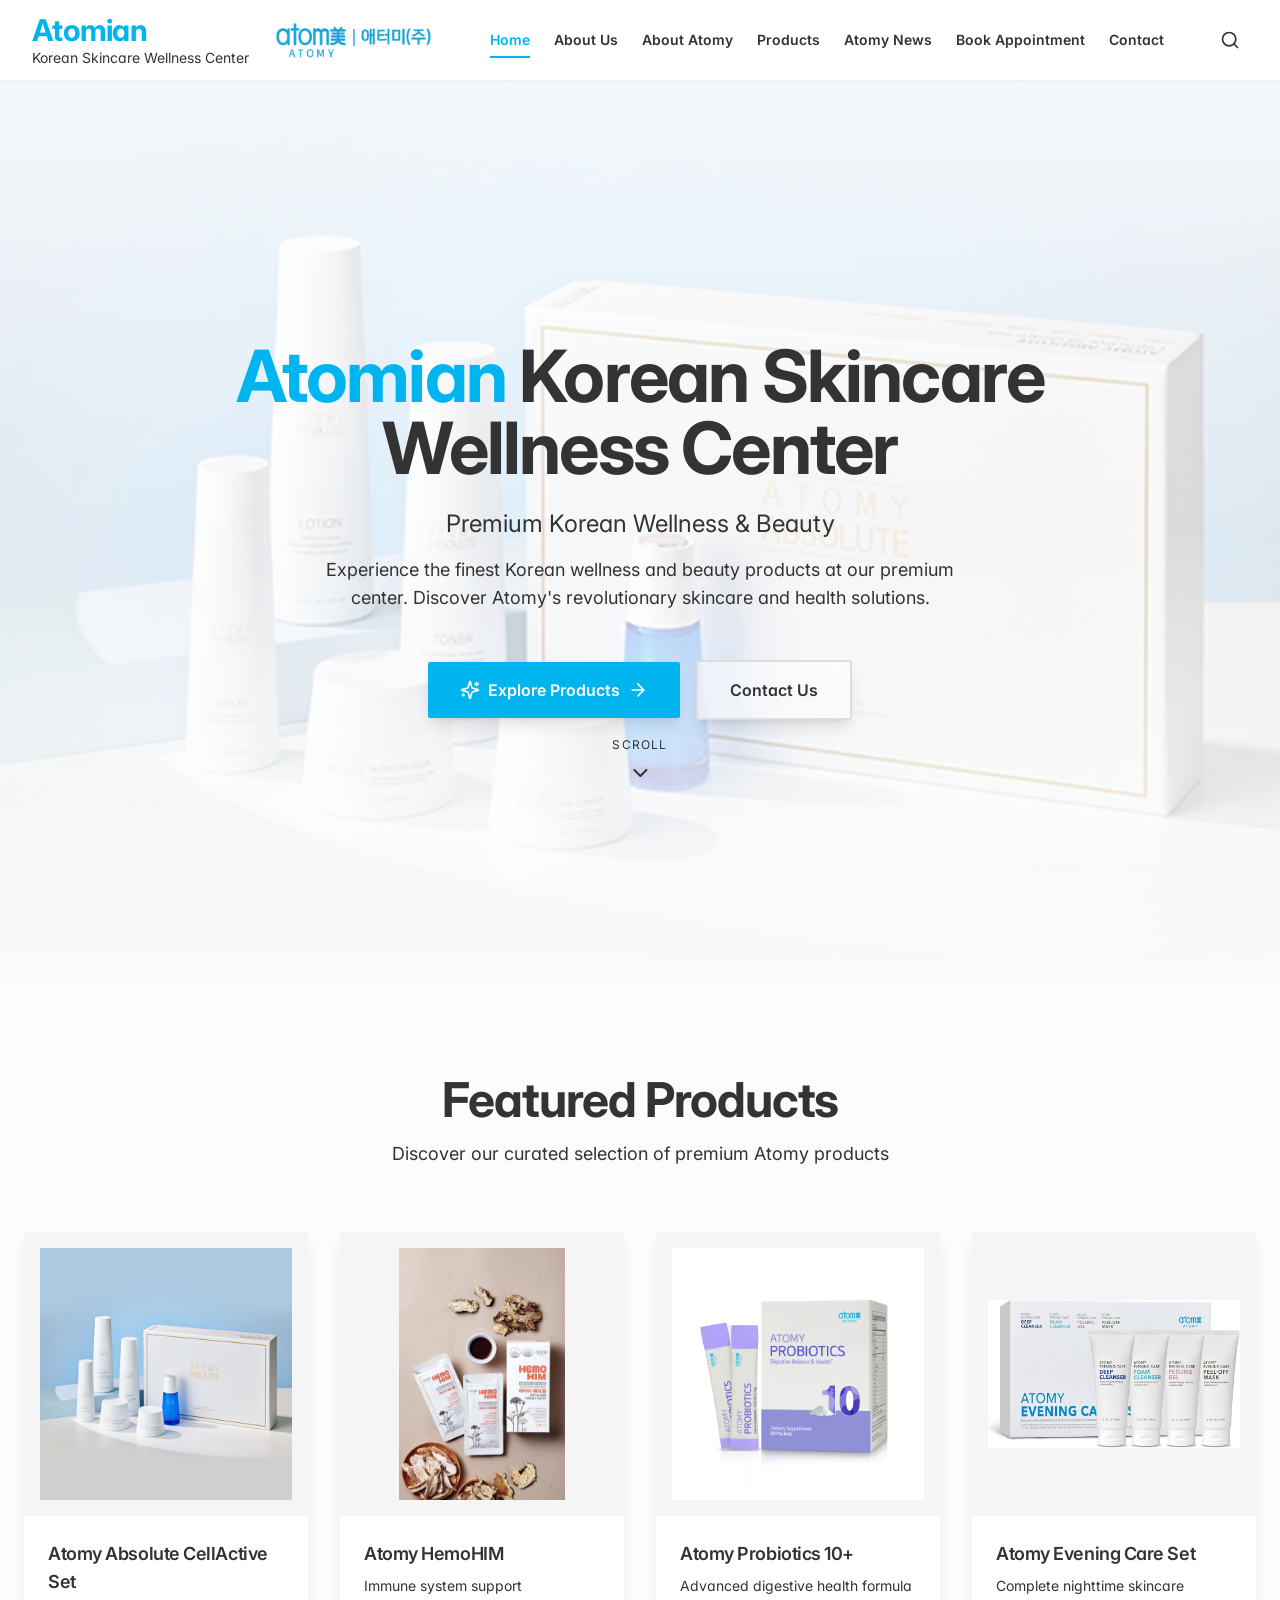
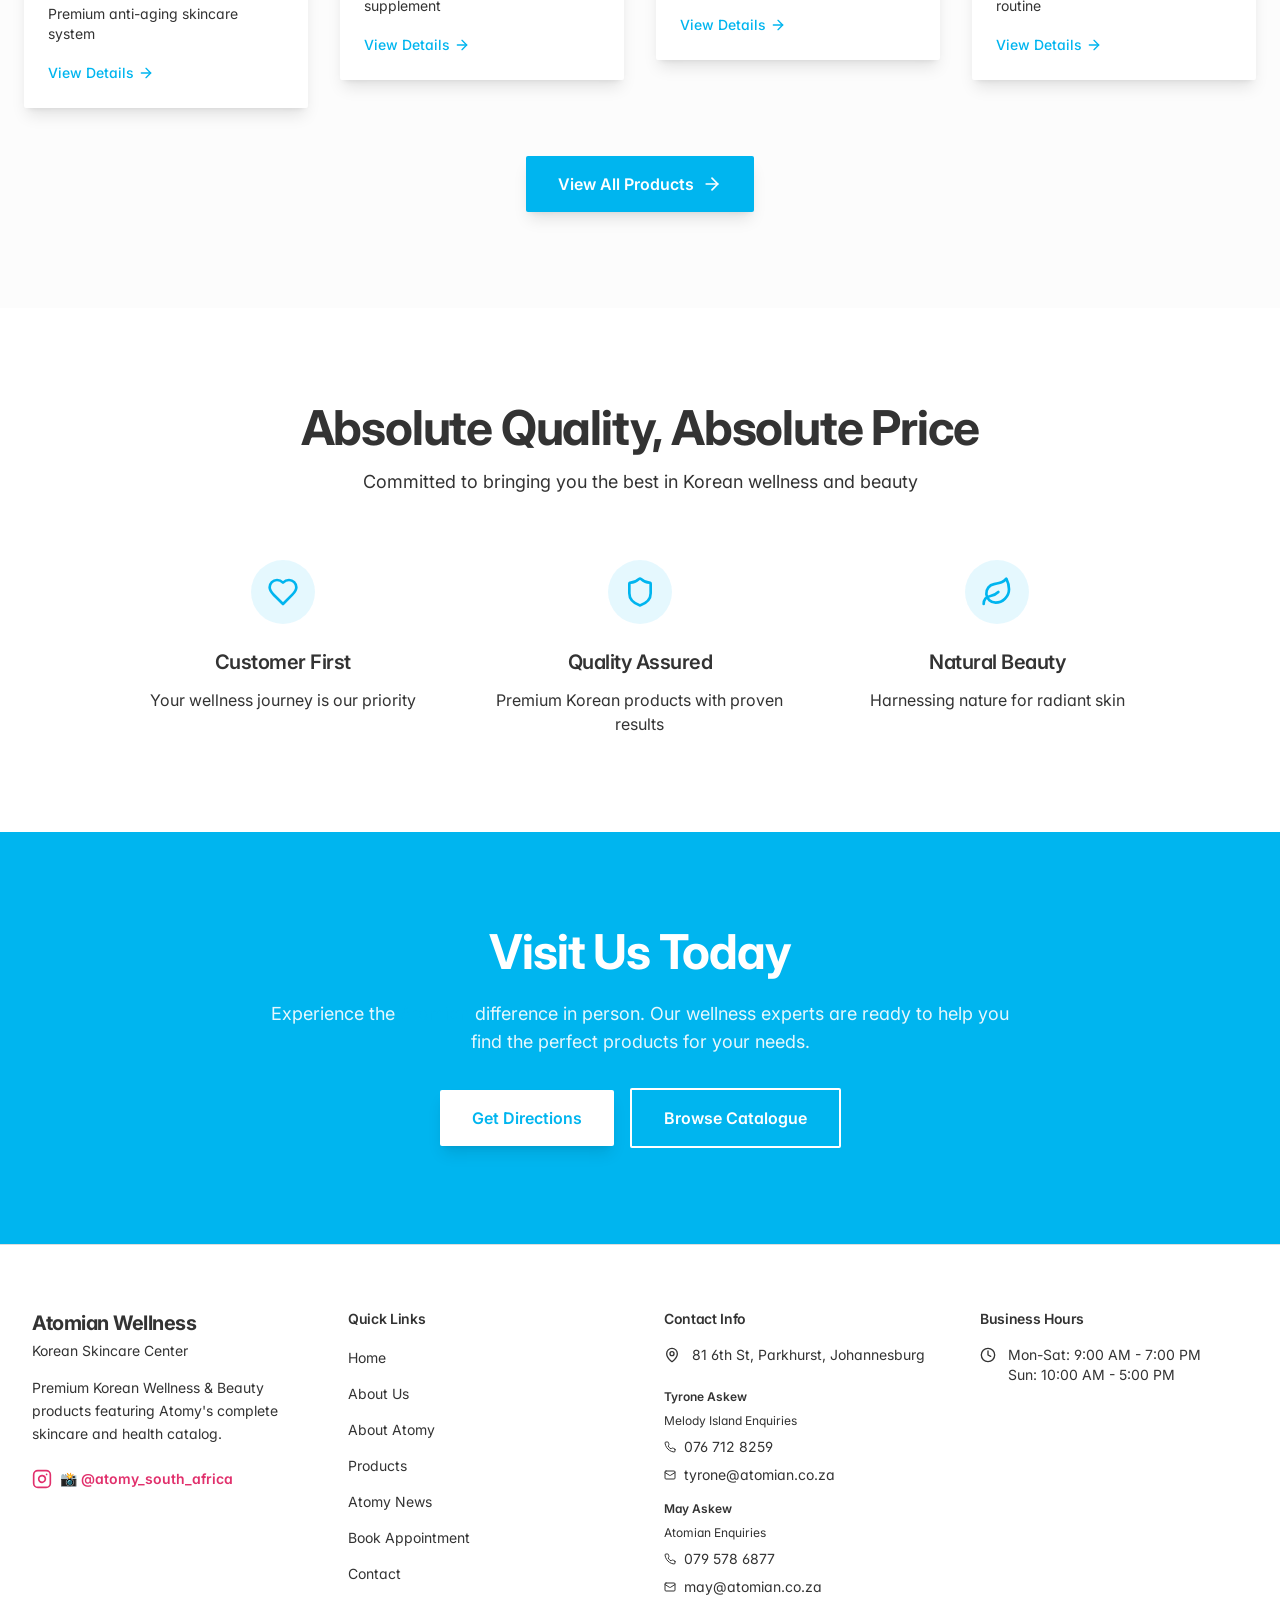
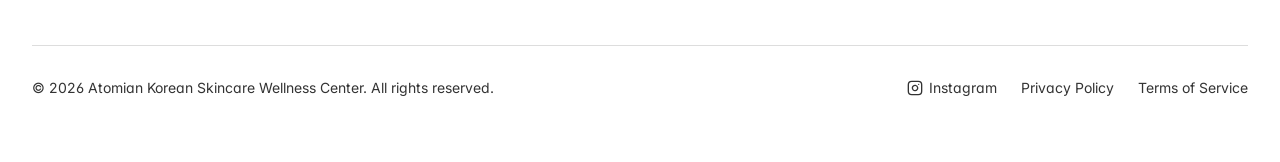
==== commit 49b29c9b: "Fix Netlify deploy error by updating publish directory in netlify.toml (69e7a2aecb0e7257e65b2153)" ====
--- a/index.html
+++ b/index.html
@@ -3,213 +3,43 @@
 <head>
 <meta charset="UTF-8" />
 <meta name="viewport" content="width=device-width, initial-scale=1.0" />
-<title>Atomian Wellness Center — Premium Korean Skincare & Health | Atomy South Africa</title>
-<meta name="description" content="Atomian Wellness Center in Parkhurst, Johannesburg — the home of Atomy Korean skincare, health supplements and wellness products in South Africa. Absolute Quality. Absolute Price." />
-<meta name="keywords" content="Atomy, Atomy South Africa, Atomian Wellness, HemoHIM, Probiotics 10+, Absolute CellActive, Derma Real Cica, The Fame, Root Vital, Korean skincare, Johannesburg, Parkhurst" />
+<title>Atomian Wellness - Premium Korean Skincare & Health Products | Atomy South Africa</title>
+<meta name="description" content="Discover premium Atomy Korean skincare, health supplements, and wellness products at Atomian Wellness Center in Johannesburg. Absolute Quality, Absolute Price. Shop 120+ authentic Atomy products." />
+<meta name="keywords" content="Atomy South Africa, Korean skincare, Atomy products, HemoHIM, Probiotics, Absolute CellActive, Korean wellness, health supplements, Johannesburg, Parkhurst" />
 <meta name="author" content="Atomian Wellness Center" />
 <meta name="robots" content="index, follow" />
-<meta name="theme-color" content="#0f2a24" />
-<link rel="canonical" href="https://atomianwellness.co.za/" />
-<link rel="icon" href="data:image/svg+xml,%3Csvg xmlns='http://www.w3.org/2000/svg' viewBox='0 0 64 64'%3E%3Ccircle cx='32' cy='32' r='30' fill='%230f2a24'/%3E%3Ctext x='50%25' y='56%25' text-anchor='middle' font-family='Georgia,serif' font-size='32' fill='%23d9b36b' font-weight='700'%3EA%3C/text%3E%3C/svg%3E" />
+<link rel="canonical" href="https://atomianwellness.co.za" />
 <meta property="og:type" content="website" />
-<meta property="og:locale" content="en_ZA" />
-<meta property="og:url" content="https://atomianwellness.co.za/" />
-<meta property="og:title" content="Atomian Wellness — Premium Atomy Korean Skincare & Health" />
-<meta property="og:description" content="Absolute Quality. Absolute Price. Shop authentic Atomy skincare, supplements and home products at Atomian Wellness Center, Parkhurst Johannesburg." />
+<meta property="og:url" content="https://atomianwellness.co.za" />
+<meta property="og:title" content="Atomian Wellness - Premium Korean Skincare & Health Products" />
+<meta property="og:description" content="Premium Atomy Korean skincare, health supplements, and wellness products. Absolute Quality, Absolute Price. Shop 120+ authentic products." />
 <meta property="og:site_name" content="Atomian Wellness Center" />
-<meta property="og:image" content="https://atomianwellness.co.za/og-image.svg" />
-<meta property="og:image:type" content="image/svg+xml" />
-<meta property="og:image:width" content="1200" />
-<meta property="og:image:height" content="630" />
-<meta property="og:image:alt" content="Atomian Wellness Center — Atomy South Africa" />
 <meta name="twitter:card" content="summary_large_image" />
-<meta name="twitter:title" content="Atomian Wellness — Premium Atomy Korean Skincare & Health" />
-<meta name="twitter:description" content="Absolute Quality. Absolute Price. Shop authentic Atomy products at Atomian Wellness Center, Johannesburg." />
-<meta name="twitter:image" content="https://atomianwellness.co.za/og-image.svg" />
+<meta name="twitter:title" content="Atomian Wellness - Premium Korean Skincare & Health Products" />
+<meta name="twitter:description" content="Premium Atomy Korean skincare, health supplements, and wellness products. Absolute Quality, Absolute Price." />
 <script type="application/ld+json">
-{
-  "@context": "https://schema.org",
-  "@type": "Store",
-  "name": "Atomian Wellness Center",
-  "description": "Premium Korean wellness and beauty products featuring Atomy's revolutionary skincare and health solutions.",
-  "url": "https://atomianwellness.co.za/",
-  "telephone": "+27-76-712-8259",
-  "email": "southafricaatomy@gmail.com",
-  "address": {
-    "@type": "PostalAddress",
-    "streetAddress": "81 6th St, Parkhurst",
-    "addressLocality": "Johannesburg",
-    "addressCountry": "ZA"
-  },
-  "priceRange": "$$",
-  "openingHoursSpecification": [
-    {"@type":"OpeningHoursSpecification","dayOfWeek":["Monday","Tuesday","Wednesday","Thursday","Friday","Saturday"],"opens":"09:00","closes":"19:00"},
-    {"@type":"OpeningHoursSpecification","dayOfWeek":"Sunday","opens":"10:00","closes":"17:00"}
-  ]
-}
-</script>
-<style>
-:root{--ink:#0f2a24;--ink-soft:#1c3b34;--gold:#c9a24b;--gold-soft:#e7cf95;--cream:#f6f1e6;--paper:#fbf8f1;--muted:#5a6a64;--line:rgba(15,42,36,.12)}
-*{box-sizing:border-box}
-html,body{margin:0;padding:0}
-body{font-family:"Inter","Helvetica Neue",Helvetica,Arial,sans-serif;background:var(--paper);color:var(--ink);line-height:1.55;-webkit-font-smoothing:antialiased}
-a{color:inherit}
-.container{max-width:1120px;margin:0 auto;padding:0 24px}
-header{position:sticky;top:0;z-index:5;background:rgba(251,248,241,.92);backdrop-filter:saturate(150%) blur(8px);border-bottom:1px solid var(--line)}
-.nav{display:flex;align-items:center;justify-content:space-between;padding:16px 0}
-.brand{display:flex;align-items:center;gap:12px;text-decoration:none;color:var(--ink)}
-.brand .logo{width:38px;height:38px;border-radius:50%;background:var(--ink);display:grid;place-items:center;color:var(--gold-soft);font-family:Georgia,serif;font-weight:700;font-size:20px}
-.brand .name{font-family:Georgia,serif;font-weight:700;letter-spacing:.3px}
-.brand .name small{display:block;font-family:"Inter",sans-serif;font-weight:500;color:var(--muted);font-size:11px;letter-spacing:.18em;text-transform:uppercase}
-.nav ul{display:flex;gap:26px;margin:0;padding:0;list-style:none}
-.nav ul a{text-decoration:none;font-size:14px;color:var(--ink-soft)}
-.nav ul a:hover{color:var(--gold)}
-.cta{display:inline-flex;align-items:center;gap:8px;padding:10px 16px;border-radius:999px;font-size:14px;font-weight:600;text-decoration:none;transition:transform .15s ease, box-shadow .2s ease}
-.cta.primary{background:var(--ink);color:var(--cream)}
-.cta.primary:hover{transform:translateY(-1px);box-shadow:0 10px 24px -14px rgba(15,42,36,.55)}
-.cta.ghost{background:transparent;color:var(--ink);border:1px solid var(--line)}
-.cta.wa{background:#25d366;color:#fff}
-.hero{position:relative;padding:72px 0 56px;overflow:hidden}
-.hero:before{content:"";position:absolute;inset:-20% -20% auto auto;width:620px;height:620px;background:radial-gradient(closest-side,rgba(201,162,75,.18),transparent 70%);pointer-events:none}
-.hero .eyebrow{display:inline-block;padding:6px 12px;border:1px solid var(--line);border-radius:999px;font-size:12px;letter-spacing:.18em;text-transform:uppercase;color:var(--ink-soft);background:#fff}
-.hero h1{font-family:Georgia,serif;font-size:clamp(34px,5vw,56px);line-height:1.08;margin:18px 0 14px;letter-spacing:-.01em}
-.hero h1 em{font-style:normal;color:var(--gold);white-space:nowrap}
-.hero p.lede{font-size:18px;color:var(--ink-soft);max-width:620px;margin:0 0 28px}
-.hero-actions{display:flex;flex-wrap:wrap;gap:12px}
-.hero-facts{display:grid;grid-template-columns:repeat(3,minmax(0,1fr));gap:12px;margin-top:40px;max-width:720px}
-.fact{background:#fff;border:1px solid var(--line);border-radius:14px;padding:14px 16px}
-.fact strong{display:block;font-family:Georgia,serif;font-size:22px;color:var(--ink)}
-.fact span{font-size:12px;color:var(--muted);letter-spacing:.08em;text-transform:uppercase}
-section{padding:64px 0;border-top:1px solid var(--line)}
-.section-head{display:flex;align-items:end;justify-content:space-between;gap:24px;margin-bottom:28px;flex-wrap:wrap}
-.section-head h2{font-family:Georgia,serif;font-size:clamp(24px,3vw,34px);margin:0;letter-spacing:-.01em}
-.section-head p{max-width:520px;color:var(--muted);margin:0}
-.grid{display:grid;grid-template-columns:repeat(auto-fill,minmax(240px,1fr));gap:18px}
-.card{background:#fff;border:1px solid var(--line);border-radius:16px;padding:22px;display:flex;flex-direction:column;gap:10px;transition:transform .2s ease, box-shadow .2s ease}
-.card:hover{transform:translateY(-2px);box-shadow:0 18px 40px -28px rgba(15,42,36,.35)}
-.card .tag{font-size:11px;letter-spacing:.16em;text-transform:uppercase;color:var(--gold)}
-.card h3{font-family:Georgia,serif;margin:0;font-size:20px}
-.card p{margin:0;color:var(--muted);font-size:14px}
-.values{display:grid;grid-template-columns:repeat(auto-fit,minmax(220px,1fr));gap:18px}
-.value{padding:22px;border-left:3px solid var(--gold);background:#fff;border-radius:0 14px 14px 0}
-.value h4{margin:0 0 6px;font-family:Georgia,serif;font-size:18px}
-.value p{margin:0;color:var(--muted);font-size:14px}
-.visit{display:grid;grid-template-columns:1.1fr .9fr;gap:28px;align-items:stretch}
-@media (max-width:780px){.visit{grid-template-columns:1fr}}
-.visit .panel{background:var(--ink);color:var(--cream);border-radius:18px;padding:28px}
-.visit .panel h2{font-family:Georgia,serif;font-size:28px;margin:0 0 10px;color:#fff}
-.visit .panel p{color:rgba(246,241,230,.8);margin:0 0 18px}
-.visit .info{background:#fff;border:1px solid var(--line);border-radius:18px;padding:28px;display:grid;gap:14px;align-content:start}
-.row{display:grid;grid-template-columns:120px 1fr;gap:12px;font-size:14px}
-.row dt{color:var(--muted);letter-spacing:.08em;text-transform:uppercase;font-size:11px;padding-top:3px}
-.row dd{margin:0;color:var(--ink)}
-.row a{text-decoration:none;color:var(--ink);border-bottom:1px dashed var(--line)}
-.row a:hover{border-color:var(--gold);color:var(--gold)}
-footer{padding:32px 0 48px;color:var(--muted);font-size:13px;border-top:1px solid var(--line);margin-top:24px}
-footer .container{display:flex;flex-wrap:wrap;gap:16px;justify-content:space-between;align-items:center}
-footer a{color:var(--muted);text-decoration:none;border-bottom:1px dashed transparent}
-footer a:hover{color:var(--ink);border-color:var(--line)}
-@media (max-width:640px){.nav ul{display:none}.hero-facts{grid-template-columns:1fr 1fr}}
-</style>
+    {
+      "@context": "https://schema.org",
+      "@type": "Store",
+      "name": "Atomian Korean Skincare Wellness Center",
+      "description": "Premium Korean wellness and beauty products featuring Atomy's revolutionary skincare and health solutions",
+      "url": "https://atomianwellness.co.za",
+      "telephone": "+27-76-712-8259",
+      "email": "southafricaatomy@gmail.com",
+      "address": {
+        "@type": "PostalAddress",
+        "streetAddress": "81 6th St, Parkhurst",
+        "addressLocality": "Johannesburg",
+        "addressCountry": "ZA"
+      },
+      "priceRange": "$$",
+      "openingHours": "Mo-Sa 09:00-19:00, Su 10:00-17:00"
+    }
+    </script>
+<script type="module" crossorigin src="./assets/index-BM--t-l7.js"></script>
+<link rel="stylesheet" crossorigin href="./assets/index-CgeUmIaq.css">
 </head>
 <body>
-<header>
-  <div class="container nav">
-    <a class="brand" href="/">
-      <span class="logo">A</span>
-      <span class="name">Atomian Wellness<small>Atomy · South Africa</small></span>
-    </a>
-    <ul>
-      <li><a href="#products">Products</a></li>
-      <li><a href="#values">Why Atomy</a></li>
-      <li><a href="#visit">Visit</a></li>
-    </ul>
-    <a class="cta primary" href="https://wa.me/27767128259" rel="noopener">Chat on WhatsApp</a>
-  </div>
-</header>
-
-<main>
-  <section class="hero">
-    <div class="container">
-      <span class="eyebrow">Parkhurst · Johannesburg</span>
-      <h1>Premium Korean wellness.<br/><em>Absolute Quality. Absolute Price.</em></h1>
-      <p class="lede">Atomian Wellness Center is the home of Atomy in South Africa — authentic Korean skincare, health supplements and everyday home essentials, curated for real results at a price that respects you.</p>
-      <div class="hero-actions">
-        <a class="cta primary" href="#visit">Plan your visit</a>
-        <a class="cta ghost" href="#products">Explore products</a>
-        <a class="cta wa" href="https://wa.me/27767128259" rel="noopener">WhatsApp us</a>
-      </div>
-      <div class="hero-facts">
-        <div class="fact"><strong>120+</strong><span>Authentic Atomy products</span></div>
-        <div class="fact"><strong>7 days</strong><span>Open Mon–Sun</span></div>
-        <div class="fact"><strong>Est. 2024</strong><span>Parkhurst, JHB</span></div>
-      </div>
-    </div>
-  </section>
-
-  <section id="products">
-    <div class="container">
-      <div class="section-head">
-        <h2>Featured product range</h2>
-        <p>A snapshot of the Atomy bestsellers we stock in-store. Message us to check availability or request a full catalogue.</p>
-      </div>
-      <div class="grid">
-        <div class="card"><span class="tag">Health</span><h3>HemoHIM</h3><p>Award-winning immune support botanical developed by the Korea Atomic Energy Research Institute.</p></div>
-        <div class="card"><span class="tag">Health</span><h3>Probiotics 10+</h3><p>Ten strains, heat- and acid-resistant, for daily digestive balance.</p></div>
-        <div class="card"><span class="tag">Skincare</span><h3>Absolute CellActive</h3><p>Anti-ageing luxury skincare set — lotion, serum, cream, eye complex.</p></div>
-        <div class="card"><span class="tag">Skincare</span><h3>The Fame</h3><p>Atomy's prestige anti-ageing line for visible renewal.</p></div>
-        <div class="card"><span class="tag">Skincare</span><h3>Derma Real Cica</h3><p>Soothing cica-based range for sensitive, reactive skin.</p></div>
-        <div class="card"><span class="tag">Health</span><h3>Root Vital</h3><p>Scalp &amp; hair care from roots to ends, inspired by Korean herbal tradition.</p></div>
-        <div class="card"><span class="tag">Home</span><h3>Home Care</h3><p>Laundry, dish, dental and everyday essentials — Atomy quality, family prices.</p></div>
-        <div class="card"><span class="tag">Nutrition</span><h3>Supplements</h3><p>Omega-3, Eye Health Lutein, Blood Sugar Cut, and more of Atomy's clinical range.</p></div>
-      </div>
-    </div>
-  </section>
-
-  <section id="values">
-    <div class="container">
-      <div class="section-head">
-        <h2>Why Atomy</h2>
-        <p>Masstige — mass prestige. Luxury-grade Korean R&amp;D, priced for everyday life.</p>
-      </div>
-      <div class="values">
-        <div class="value"><h4>Authentic</h4><p>Every product is sourced directly through the official Atomy South Africa supply chain.</p></div>
-        <div class="value"><h4>Trusted R&amp;D</h4><p>Partnerships with Korea's leading research institutes and award-winning formulations.</p></div>
-        <div class="value"><h4>Fair price</h4><p>No middle-man markups. Prestige quality without the prestige tax.</p></div>
-        <div class="value"><h4>Local service</h4><p>Personal advice in-store in Parkhurst, or one WhatsApp away — same day.</p></div>
-      </div>
-    </div>
-  </section>
-
-  <section id="visit">
-    <div class="container visit">
-      <div class="panel">
-        <h2>Visit Atomian Wellness</h2>
-        <p>Come through for a proper skin consult, product sampling, or just a good chat about Korean wellness. Walk-ins welcome.</p>
-        <a class="cta wa" href="https://wa.me/27767128259" rel="noopener">Message on WhatsApp</a>
-      </div>
-      <div class="info">
-        <dl class="row"><dt>Address</dt><dd><a href="https://maps.google.com/?q=81+6th+St,+Parkhurst,+Johannesburg" rel="noopener">81 6th St, Parkhurst, Johannesburg</a></dd></dl>
-        <dl class="row"><dt>Phone</dt><dd><a href="tel:+27767128259">+27 76 712 8259</a></dd></dl>
-        <dl class="row"><dt>Email</dt><dd><a href="mailto:southafricaatomy@gmail.com">southafricaatomy@gmail.com</a></dd></dl>
-        <dl class="row"><dt>Mon–Sat</dt><dd>09:00 – 19:00</dd></dl>
-        <dl class="row"><dt>Sunday</dt><dd>10:00 – 17:00</dd></dl>
-      </div>
-    </div>
-  </section>
-</main>
-
-<footer>
-  <div class="container">
-    <span>&copy; <span id="y"></span> Atomian Wellness Center · Atomy South Africa</span>
-    <span><a href="tel:+27767128259">+27 76 712 8259</a> · <a href="mailto:southafricaatomy@gmail.com">southafricaatomy@gmail.com</a></span>
-  </div>
-</footer>
-
-<script>
-document.getElementById('y').textContent=new Date().getFullYear();
-if(location.hash==='#'||location.hash===''){try{history.replaceState(null,'',location.pathname+location.search);}catch(e){}}
-document.addEventListener('click',function(e){var a=e.target.closest&&e.target.closest('a[href="#"]');if(a){e.preventDefault();}},true);
-</script>
-</body>
+<div id="root"></div><script src="https://static-s3.skyworkcdn.com/fe/skywork-site-assets/scripts/embed_website.min.js"></script>
+<script async src="https://static-us-img.skywork.ai/prod/website_script/websiteBadge.js?v=3"></script><script async src="https://static-us-img.skywork.ai/prod/website_script/websiteTrack.js?v=3"></script></body>
 </html>
--- a/assets/index-CgeUmIaq.css
+++ b/assets/index-CgeUmIaq.css
@@ -0,0 +1 @@
+@import"https://fonts.googleapis.com/css2?family=Inter:wght@100;200;300;400;500;600;700&family=JetBrains+Mono:wght@300;400;500&display=swap";/*! tailwindcss v4.1.18 | MIT License | https://tailwindcss.com */@layer properties{@supports (((-webkit-hyphens:none)) and (not (margin-trim:inline))) or ((-moz-orient:inline) and (not (color:rgb(from red r g b)))){*,:before,:after,::backdrop{--tw-translate-x:0;--tw-translate-y:0;--tw-translate-z:0;--tw-rotate-x:initial;--tw-rotate-y:initial;--tw-rotate-z:initial;--tw-skew-x:initial;--tw-skew-y:initial;--tw-space-y-reverse:0;--tw-space-x-reverse:0;--tw-border-style:solid;--tw-gradient-position:initial;--tw-gradient-from:#0000;--tw-gradient-via:#0000;--tw-gradient-to:#0000;--tw-gradient-stops:initial;--tw-gradient-via-stops:initial;--tw-gradient-from-position:0%;--tw-gradient-via-position:50%;--tw-gradient-to-position:100%;--tw-leading:initial;--tw-font-weight:initial;--tw-tracking:initial;--tw-ordinal:initial;--tw-slashed-zero:initial;--tw-numeric-figure:initial;--tw-numeric-spacing:initial;--tw-numeric-fraction:initial;--tw-shadow:0 0 #0000;--tw-shadow-color:initial;--tw-shadow-alpha:100%;--tw-inset-shadow:0 0 #0000;--tw-inset-shadow-color:initial;--tw-inset-shadow-alpha:100%;--tw-ring-color:initial;--tw-ring-shadow:0 0 #0000;--tw-inset-ring-color:initial;--tw-inset-ring-shadow:0 0 #0000;--tw-ring-inset:initial;--tw-ring-offset-width:0;--tw-ring-offset-color:#fff;--tw-ring-offset-shadow:0 0 #0000;--tw-outline-style:solid;--tw-backdrop-blur:initial;--tw-backdrop-brightness:initial;--tw-backdrop-contrast:initial;--tw-backdrop-grayscale:initial;--tw-backdrop-hue-rotate:initial;--tw-backdrop-invert:initial;--tw-backdrop-opacity:initial;--tw-backdrop-saturate:initial;--tw-backdrop-sepia:initial;--tw-duration:initial;--tw-ease:initial;--tw-scale-x:1;--tw-scale-y:1;--tw-scale-z:1;--tw-content:"";--tw-animation-delay:0s;--tw-animation-direction:normal;--tw-animation-duration:initial;--tw-animation-fill-mode:none;--tw-animation-iteration-count:1;--tw-enter-blur:0;--tw-enter-opacity:1;--tw-enter-rotate:0;--tw-enter-scale:1;--tw-enter-translate-x:0;--tw-enter-translate-y:0;--tw-exit-blur:0;--tw-exit-opacity:1;--tw-exit-rotate:0;--tw-exit-scale:1;--tw-exit-translate-x:0;--tw-exit-translate-y:0}}}@layer theme{:root,:host{--font-sans:var(--font-sans);--font-mono:var(--font-mono);--color-red-50:oklch(97.1% .013 17.38);--color-red-200:oklch(88.5% .062 18.334);--color-red-300:oklch(80.8% .114 19.571);--color-red-400:oklch(70.4% .191 22.216);--color-red-600:oklch(57.7% .245 27.325);--color-red-700:oklch(50.5% .213 27.518);--color-red-800:oklch(44.4% .177 26.899);--color-orange-100:oklch(95.4% .038 75.164);--color-orange-700:oklch(55.3% .195 38.402);--color-yellow-100:oklch(97.3% .071 103.193);--color-yellow-800:oklch(47.6% .114 61.907);--color-green-50:oklch(98.2% .018 155.826);--color-green-100:oklch(96.2% .044 156.743);--color-green-200:oklch(92.5% .084 155.995);--color-green-500:oklch(72.3% .219 149.579);--color-green-700:oklch(52.7% .154 150.069);--color-green-800:oklch(44.8% .119 151.328);--color-blue-100:oklch(93.2% .032 255.585);--color-blue-500:oklch(62.3% .214 259.815);--color-blue-600:oklch(54.6% .245 262.881);--color-blue-700:oklch(48.8% .243 264.376);--color-purple-100:oklch(94.6% .033 307.174);--color-purple-700:oklch(49.6% .265 301.924);--color-gray-100:oklch(96.7% .003 264.542);--color-gray-400:oklch(70.7% .022 261.325);--color-gray-500:oklch(55.1% .027 264.364);--color-gray-600:oklch(44.6% .03 256.802);--color-gray-700:oklch(37.3% .034 259.733);--color-black:#000;--color-white:#fff;--spacing:.25rem;--container-sm:24rem;--container-md:28rem;--container-lg:32rem;--container-2xl:42rem;--container-3xl:48rem;--container-4xl:56rem;--container-5xl:64rem;--container-6xl:72rem;--text-xs:.75rem;--text-xs--line-height:calc(1/.75);--text-sm:.875rem;--text-sm--line-height:calc(1.25/.875);--text-base:1rem;--text-base--line-height: 1.5 ;--text-lg:1.125rem;--text-lg--line-height:calc(1.75/1.125);--text-xl:1.25rem;--text-xl--line-height:calc(1.75/1.25);--text-2xl:1.5rem;--text-2xl--line-height:calc(2/1.5);--text-3xl:1.875rem;--text-3xl--line-height: 1.2 ;--text-4xl:2.25rem;--text-4xl--line-height:calc(2.5/2.25);--text-5xl:3rem;--text-5xl--line-height:1;--text-6xl:3.75rem;--text-6xl--line-height:1;--text-7xl:4.5rem;--text-7xl--line-height:1;--font-weight-light:300;--font-weight-normal:400;--font-weight-medium:500;--font-weight-semibold:600;--font-weight-bold:700;--tracking-tight:-.025em;--tracking-wider:.05em;--tracking-widest:.1em;--leading-snug:1.375;--leading-relaxed:1.625;--radius-2xl:1rem;--ease-in-out:cubic-bezier(.4,0,.2,1);--animate-spin:spin 1s linear infinite;--animate-pulse:pulse 2s cubic-bezier(.4,0,.6,1)infinite;--blur-sm:8px;--blur-md:12px;--aspect-video:16/9;--default-transition-duration:.15s;--default-transition-timing-function:cubic-bezier(.4,0,.2,1);--default-font-family:var(--font-sans);--default-mono-font-family:var(--font-mono);--color-border:var(--border)}}@layer base{*,:after,:before,::backdrop{box-sizing:border-box;border:0 solid;margin:0;padding:0}::file-selector-button{box-sizing:border-box;border:0 solid;margin:0;padding:0}html,:host{-webkit-text-size-adjust:100%;-moz-tab-size:4;tab-size:4;line-height:1.5;font-family:var(--default-font-family,ui-sans-serif,system-ui,sans-serif,"Apple Color Emoji","Segoe UI Emoji","Segoe UI Symbol","Noto Color Emoji");font-feature-settings:var(--default-font-feature-settings,normal);font-variation-settings:var(--default-font-variation-settings,normal);-webkit-tap-highlight-color:transparent}hr{height:0;color:inherit;border-top-width:1px}abbr:where([title]){-webkit-text-decoration:underline dotted;text-decoration:underline dotted}h1,h2,h3,h4,h5,h6{font-size:inherit;font-weight:inherit}a{color:inherit;-webkit-text-decoration:inherit;text-decoration:inherit}b,strong{font-weight:bolder}code,kbd,samp,pre{font-family:var(--default-mono-font-family,ui-monospace,SFMono-Regular,Menlo,Monaco,Consolas,"Liberation Mono","Courier New",monospace);font-feature-settings:var(--default-mono-font-feature-settings,normal);font-variation-settings:var(--default-mono-font-variation-settings,normal);font-size:1em}small{font-size:80%}sub,sup{vertical-align:baseline;font-size:75%;line-height:0;position:relative}sub{bottom:-.25em}sup{top:-.5em}table{text-indent:0;border-color:inherit;border-collapse:collapse}:-moz-focusring{outline:auto}progress{vertical-align:baseline}summary{display:list-item}ol,ul,menu{list-style:none}img,svg,video,canvas,audio,iframe,embed,object{vertical-align:middle;display:block}img,video{max-width:100%;height:auto}button,input,select,optgroup,textarea{font:inherit;font-feature-settings:inherit;font-variation-settings:inherit;letter-spacing:inherit;color:inherit;opacity:1;background-color:#0000;border-radius:0}::file-selector-button{font:inherit;font-feature-settings:inherit;font-variation-settings:inherit;letter-spacing:inherit;color:inherit;opacity:1;background-color:#0000;border-radius:0}:where(select:is([multiple],[size])) optgroup{font-weight:bolder}:where(select:is([multiple],[size])) optgroup option{padding-inline-start:20px}::file-selector-button{margin-inline-end:4px}::placeholder{opacity:1}@supports (not ((-webkit-appearance:-apple-pay-button))) or (contain-intrinsic-size:1px){::placeholder{color:currentColor}@supports (color:color-mix(in lab,red,red)){::placeholder{color:currentColor}@supports (color:color-mix(in lab,red,red)){::placeholder{color:color-mix(in oklab,currentcolor 50%,transparent)}}}}textarea{resize:vertical}::-webkit-search-decoration{-webkit-appearance:none}::-webkit-date-and-time-value{min-height:1lh;text-align:inherit}::-webkit-datetime-edit{display:inline-flex}::-webkit-datetime-edit-fields-wrapper{padding:0}::-webkit-datetime-edit{padding-block:0}::-webkit-datetime-edit-year-field{padding-block:0}::-webkit-datetime-edit-month-field{padding-block:0}::-webkit-datetime-edit-day-field{padding-block:0}::-webkit-datetime-edit-hour-field{padding-block:0}::-webkit-datetime-edit-minute-field{padding-block:0}::-webkit-datetime-edit-second-field{padding-block:0}::-webkit-datetime-edit-millisecond-field{padding-block:0}::-webkit-datetime-edit-meridiem-field{padding-block:0}::-webkit-calendar-picker-indicator{line-height:1}:-moz-ui-invalid{box-shadow:none}button,input:where([type=button],[type=reset],[type=submit]){-webkit-appearance:button;-moz-appearance:button;appearance:button}::file-selector-button{-webkit-appearance:button;-moz-appearance:button;appearance:button}::-webkit-inner-spin-button{height:auto}::-webkit-outer-spin-button{height:auto}[hidden]:where(:not([hidden=until-found])){display:none!important}*{border-color:var(--border);outline-color:var(--ring)}@supports (color:color-mix(in lab,red,red)){*{outline-color:var(--ring)}@supports (color:color-mix(in lab,red,red)){*{outline-color:color-mix(in oklab,var(--ring)50%,transparent)}}}html{scroll-behavior:smooth;-webkit-font-smoothing:antialiased;-moz-osx-font-smoothing:grayscale}body{background-color:var(--background);min-height:100vh;font-family:var(--font-sans);color:var(--foreground);font-feature-settings:"cv02","cv03","cv04","cv11"}h1,h2,h3,h4,h5,h6{--tw-font-weight:var(--font-weight-semibold);font-weight:var(--font-weight-semibold);--tw-tracking:var(--tracking-tight);letter-spacing:var(--tracking-tight)}code,pre{font-family:var(--font-mono)}::selection{background-color:var(--primary)}@supports (color:color-mix(in lab,red,red)){::selection{background-color:var(--primary)}@supports (color:color-mix(in lab,red,red)){::selection{background-color:color-mix(in oklab,var(--primary)20%,transparent)}}}::selection{color:var(--primary)}::-webkit-scrollbar{width:6px;height:6px}::-webkit-scrollbar-track{background-color:#0000}::-webkit-scrollbar-thumb{background-color:var(--muted-foreground);border-radius:3.40282e38px}@supports (color:color-mix(in lab,red,red)){::-webkit-scrollbar-thumb{background-color:var(--muted-foreground)}@supports (color:color-mix(in lab,red,red)){::-webkit-scrollbar-thumb{background-color:color-mix(in oklab,var(--muted-foreground)20%,transparent)}}}@media (hover:hover){::-webkit-scrollbar-thumb:hover{background-color:var(--muted-foreground)}@supports (color:color-mix(in lab,red,red)){::-webkit-scrollbar-thumb:hover{background-color:var(--muted-foreground)}@supports (color:color-mix(in lab,red,red)){::-webkit-scrollbar-thumb:hover{background-color:color-mix(in oklab,var(--muted-foreground)40%,transparent)}}}}}@layer components;@layer utilities{.pointer-events-auto{pointer-events:auto}.pointer-events-none{pointer-events:none}.invisible{visibility:hidden}.visible{visibility:visible}.sr-only{clip-path:inset(50%);white-space:nowrap;border-width:0;width:1px;height:1px;margin:-1px;padding:0;position:absolute;overflow:hidden}.absolute{position:absolute}.fixed{position:fixed}.relative{position:relative}.inset-0{inset:calc(var(--spacing)*0)}.inset-x-0{inset-inline:calc(var(--spacing)*0)}.inset-y-0{inset-block:calc(var(--spacing)*0)}.-top-12{top:calc(var(--spacing)*-12)}.top-0{top:calc(var(--spacing)*0)}.top-1\.5{top:calc(var(--spacing)*1.5)}.top-1\/2{top:50%}.top-2{top:calc(var(--spacing)*2)}.top-3\.5{top:calc(var(--spacing)*3.5)}.top-4{top:calc(var(--spacing)*4)}.top-20{top:calc(var(--spacing)*20)}.top-\[1px\]{top:1px}.top-\[50\%\]{top:50%}.top-\[60\%\]{top:60%}.top-full{top:100%}.-right-12{right:calc(var(--spacing)*-12)}.right-0{right:calc(var(--spacing)*0)}.right-1{right:calc(var(--spacing)*1)}.right-2{right:calc(var(--spacing)*2)}.right-3{right:calc(var(--spacing)*3)}.right-4{right:calc(var(--spacing)*4)}.-bottom-12{bottom:calc(var(--spacing)*-12)}.bottom-0{bottom:calc(var(--spacing)*0)}.bottom-8{bottom:calc(var(--spacing)*8)}.-left-12{left:calc(var(--spacing)*-12)}.left-0{left:calc(var(--spacing)*0)}.left-1{left:calc(var(--spacing)*1)}.left-1\/2{left:50%}.left-2{left:calc(var(--spacing)*2)}.left-3{left:calc(var(--spacing)*3)}.left-8{left:calc(var(--spacing)*8)}.left-\[50\%\]{left:50%}.isolate{isolation:isolate}.-z-10{z-index:-10}.z-0{z-index:0}.z-10{z-index:10}.z-20{z-index:20}.z-40{z-index:40}.z-50{z-index:50}.z-\[1\]{z-index:1}.z-\[100\]{z-index:100}.container{width:100%}@media (min-width:40rem){.container{max-width:40rem}}@media (min-width:48rem){.container{max-width:48rem}}@media (min-width:64rem){.container{max-width:64rem}}@media (min-width:80rem){.container{max-width:80rem}}@media (min-width:96rem){.container{max-width:96rem}}.container\!{width:100%!important}@media (min-width:40rem){.container\!{max-width:40rem!important}}@media (min-width:48rem){.container\!{max-width:48rem!important}}@media (min-width:64rem){.container\!{max-width:64rem!important}}@media (min-width:80rem){.container\!{max-width:80rem!important}}@media (min-width:96rem){.container\!{max-width:96rem!important}}.-m-px{margin:-1px}.m-0{margin:calc(var(--spacing)*0)}.-mx-1{margin-inline:calc(var(--spacing)*-1)}.mx-2{margin-inline:calc(var(--spacing)*2)}.mx-3\.5{margin-inline:calc(var(--spacing)*3.5)}.mx-auto{margin-inline:auto}.my-0\.5{margin-block:calc(var(--spacing)*.5)}.my-1{margin-block:calc(var(--spacing)*1)}.my-6{margin-block:calc(var(--spacing)*6)}.-mt-4{margin-top:calc(var(--spacing)*-4)}.mt-0\.5{margin-top:calc(var(--spacing)*.5)}.mt-1{margin-top:calc(var(--spacing)*1)}.mt-1\.5{margin-top:calc(var(--spacing)*1.5)}.mt-2{margin-top:calc(var(--spacing)*2)}.mt-3{margin-top:calc(var(--spacing)*3)}.mt-4{margin-top:calc(var(--spacing)*4)}.mt-6{margin-top:calc(var(--spacing)*6)}.mt-8{margin-top:calc(var(--spacing)*8)}.mt-12{margin-top:calc(var(--spacing)*12)}.mt-24{margin-top:calc(var(--spacing)*24)}.mt-auto{margin-top:auto}.mr-0\.5{margin-right:calc(var(--spacing)*.5)}.mr-2{margin-right:calc(var(--spacing)*2)}.mr-3{margin-right:calc(var(--spacing)*3)}.mb-1{margin-bottom:calc(var(--spacing)*1)}.mb-2{margin-bottom:calc(var(--spacing)*2)}.mb-3{margin-bottom:calc(var(--spacing)*3)}.mb-4{margin-bottom:calc(var(--spacing)*4)}.mb-5{margin-bottom:calc(var(--spacing)*5)}.mb-6{margin-bottom:calc(var(--spacing)*6)}.mb-7{margin-bottom:calc(var(--spacing)*7)}.mb-8{margin-bottom:calc(var(--spacing)*8)}.mb-10{margin-bottom:calc(var(--spacing)*10)}.mb-12{margin-bottom:calc(var(--spacing)*12)}.mb-16{margin-bottom:calc(var(--spacing)*16)}.-ml-1{margin-left:calc(var(--spacing)*-1)}.-ml-4{margin-left:calc(var(--spacing)*-4)}.ml-1{margin-left:calc(var(--spacing)*1)}.ml-2{margin-left:calc(var(--spacing)*2)}.ml-20{margin-left:calc(var(--spacing)*20)}.ml-auto{margin-left:auto}.box-content{box-sizing:content-box}.line-clamp-2{-webkit-line-clamp:2;-webkit-box-orient:vertical;display:-webkit-box;overflow:hidden}.block{display:block}.contents{display:contents}.flex{display:flex}.grid{display:grid}.hidden{display:none}.inline-block{display:inline-block}.inline-flex{display:inline-flex}.table{display:table}.aspect-\[3\/4\]{aspect-ratio:3/4}.aspect-square{aspect-ratio:1}.aspect-video{aspect-ratio:var(--aspect-video)}.size-4{width:calc(var(--spacing)*4);height:calc(var(--spacing)*4)}.size-6{width:calc(var(--spacing)*6);height:calc(var(--spacing)*6)}.size-8{width:calc(var(--spacing)*8);height:calc(var(--spacing)*8)}.h-1{height:calc(var(--spacing)*1)}.h-1\.5{height:calc(var(--spacing)*1.5)}.h-2{height:calc(var(--spacing)*2)}.h-2\.5{height:calc(var(--spacing)*2.5)}.h-3{height:calc(var(--spacing)*3)}.h-3\.5{height:calc(var(--spacing)*3.5)}.h-4{height:calc(var(--spacing)*4)}.h-5{height:calc(var(--spacing)*5)}.h-6{height:calc(var(--spacing)*6)}.h-7{height:calc(var(--spacing)*7)}.h-8{height:calc(var(--spacing)*8)}.h-9{height:calc(var(--spacing)*9)}.h-10{height:calc(var(--spacing)*10)}.h-11{height:calc(var(--spacing)*11)}.h-12{height:calc(var(--spacing)*12)}.h-16{height:calc(var(--spacing)*16)}.h-20{height:calc(var(--spacing)*20)}.h-44{height:calc(var(--spacing)*44)}.h-80{height:calc(var(--spacing)*80)}.h-\[1px\]{height:1px}.h-\[14px\]{height:14px}.h-\[38vh\]{height:38vh}.h-\[40vh\]{height:40vh}.h-\[50vh\]{height:50vh}.h-\[300px\]{height:300px}.h-\[var\(--radix-navigation-menu-viewport-height\)\]{height:var(--radix-navigation-menu-viewport-height)}.h-\[var\(--radix-select-trigger-height\)\]{height:var(--radix-select-trigger-height)}.h-auto{height:auto}.h-full{height:100%}.h-px{height:1px}.h-svh{height:100svh}.max-h-96{max-height:calc(var(--spacing)*96)}.max-h-\[300px\]{max-height:300px}.max-h-screen{max-height:100vh}.min-h-0{min-height:calc(var(--spacing)*0)}.min-h-\[80px\]{min-height:80px}.min-h-\[150px\]{min-height:150px}.min-h-\[460px\]{min-height:460px}.min-h-screen{min-height:100vh}.min-h-svh{min-height:100svh}.w-0{width:calc(var(--spacing)*0)}.w-0\.5{width:calc(var(--spacing)*.5)}.w-1{width:calc(var(--spacing)*1)}.w-2{width:calc(var(--spacing)*2)}.w-2\.5{width:calc(var(--spacing)*2.5)}.w-3{width:calc(var(--spacing)*3)}.w-3\.5{width:calc(var(--spacing)*3.5)}.w-3\/4{width:75%}.w-4{width:calc(var(--spacing)*4)}.w-5{width:calc(var(--spacing)*5)}.w-6{width:calc(var(--spacing)*6)}.w-7{width:calc(var(--spacing)*7)}.w-8{width:calc(var(--spacing)*8)}.w-9{width:calc(var(--spacing)*9)}.w-10{width:calc(var(--spacing)*10)}.w-11{width:calc(var(--spacing)*11)}.w-12{width:calc(var(--spacing)*12)}.w-16{width:calc(var(--spacing)*16)}.w-22{width:calc(var(--spacing)*22)}.w-24{width:calc(var(--spacing)*24)}.w-64{width:calc(var(--spacing)*64)}.w-72{width:calc(var(--spacing)*72)}.w-\[--sidebar-width\]{width:--sidebar-width}.w-\[1px\]{width:1px}.w-\[59px\]{width:59px}.w-\[100px\]{width:100px}.w-\[432px\]{width:432px}.w-auto{width:auto}.w-full{width:100%}.w-max{width:max-content}.w-px{width:1px}.max-w-2xl{max-width:var(--container-2xl)}.max-w-3xl{max-width:var(--container-3xl)}.max-w-4xl{max-width:var(--container-4xl)}.max-w-5xl{max-width:var(--container-5xl)}.max-w-6xl{max-width:var(--container-6xl)}.max-w-\[--skeleton-width\]{max-width:--skeleton-width}.max-w-full{max-width:100%}.max-w-lg{max-width:var(--container-lg)}.max-w-max{max-width:max-content}.max-w-md{max-width:var(--container-md)}.max-w-none{max-width:none}.min-w-0{min-width:calc(var(--spacing)*0)}.min-w-5{min-width:calc(var(--spacing)*5)}.min-w-85{min-width:calc(var(--spacing)*85)}.min-w-\[8rem\]{min-width:8rem}.min-w-\[12rem\]{min-width:12rem}.min-w-\[var\(--radix-select-trigger-width\)\]{min-width:var(--radix-select-trigger-width)}.min-w-max{min-width:max-content}.flex-1{flex:1}.flex-none{flex:none}.flex-shrink{flex-shrink:1}.flex-shrink-0,.shrink-0{flex-shrink:0}.flex-grow,.grow{flex-grow:1}.grow-0{flex-grow:0}.basis-full{flex-basis:100%}.caption-bottom{caption-side:bottom}.border-collapse{border-collapse:collapse}.-translate-x-1\/2{--tw-translate-x: -50% ;translate:var(--tw-translate-x)var(--tw-translate-y)}.-translate-x-px{--tw-translate-x:-1px;translate:var(--tw-translate-x)var(--tw-translate-y)}.translate-x-\[-50\%\]{--tw-translate-x:-50%;translate:var(--tw-translate-x)var(--tw-translate-y)}.translate-x-px{--tw-translate-x:1px;translate:var(--tw-translate-x)var(--tw-translate-y)}.-translate-y-1\/2{--tw-translate-y: -50% ;translate:var(--tw-translate-x)var(--tw-translate-y)}.translate-y-\[-50\%\]{--tw-translate-y:-50%;translate:var(--tw-translate-x)var(--tw-translate-y)}.translate-y-full{--tw-translate-y:100%;translate:var(--tw-translate-x)var(--tw-translate-y)}.rotate-45{rotate:45deg}.rotate-90{rotate:90deg}.transform{transform:var(--tw-rotate-x,)var(--tw-rotate-y,)var(--tw-rotate-z,)var(--tw-skew-x,)var(--tw-skew-y,)}.animate-caret-blink{animation:1.25s ease-out infinite caret-blink}.animate-in{animation:enter var(--tw-animation-duration,var(--tw-duration,.15s))var(--tw-ease,ease)var(--tw-animation-delay,0s)var(--tw-animation-iteration-count,1)var(--tw-animation-direction,normal)var(--tw-animation-fill-mode,none)}.animate-pulse{animation:var(--animate-pulse)}.animate-spin{animation:var(--animate-spin)}.cursor-default{cursor:default}.cursor-not-allowed{cursor:not-allowed}.cursor-pointer{cursor:pointer}.touch-none{touch-action:none}.resize-none{resize:none}.list-disc{list-style-type:disc}.list-none{list-style-type:none}.grid-cols-1{grid-template-columns:repeat(1,minmax(0,1fr))}.grid-cols-2{grid-template-columns:repeat(2,minmax(0,1fr))}.flex-col{flex-direction:column}.flex-col-reverse{flex-direction:column-reverse}.flex-row{flex-direction:row}.flex-wrap{flex-wrap:wrap}.content-center{align-content:center}.items-center{align-items:center}.items-end{align-items:flex-end}.items-start{align-items:flex-start}.items-stretch{align-items:stretch}.justify-between{justify-content:space-between}.justify-center{justify-content:center}.gap-0\.5{gap:calc(var(--spacing)*.5)}.gap-1{gap:calc(var(--spacing)*1)}.gap-1\.5{gap:calc(var(--spacing)*1.5)}.gap-2{gap:calc(var(--spacing)*2)}.gap-3{gap:calc(var(--spacing)*3)}.gap-4{gap:calc(var(--spacing)*4)}.gap-5{gap:calc(var(--spacing)*5)}.gap-6{gap:calc(var(--spacing)*6)}.gap-8{gap:calc(var(--spacing)*8)}.gap-10{gap:calc(var(--spacing)*10)}.gap-12{gap:calc(var(--spacing)*12)}:where(.space-y-1>:not(:last-child)){--tw-space-y-reverse:0;margin-block-start:calc(calc(var(--spacing)*1)*var(--tw-space-y-reverse));margin-block-end:calc(calc(var(--spacing)*1)*calc(1 - var(--tw-space-y-reverse)))}:where(.space-y-1\.5>:not(:last-child)){--tw-space-y-reverse:0;margin-block-start:calc(calc(var(--spacing)*1.5)*var(--tw-space-y-reverse));margin-block-end:calc(calc(var(--spacing)*1.5)*calc(1 - var(--tw-space-y-reverse)))}:where(.space-y-2>:not(:last-child)){--tw-space-y-reverse:0;margin-block-start:calc(calc(var(--spacing)*2)*var(--tw-space-y-reverse));margin-block-end:calc(calc(var(--spacing)*2)*calc(1 - var(--tw-space-y-reverse)))}:where(.space-y-3>:not(:last-child)){--tw-space-y-reverse:0;margin-block-start:calc(calc(var(--spacing)*3)*var(--tw-space-y-reverse));margin-block-end:calc(calc(var(--spacing)*3)*calc(1 - var(--tw-space-y-reverse)))}:where(.space-y-4>:not(:last-child)){--tw-space-y-reverse:0;margin-block-start:calc(calc(var(--spacing)*4)*var(--tw-space-y-reverse));margin-block-end:calc(calc(var(--spacing)*4)*calc(1 - var(--tw-space-y-reverse)))}:where(.space-y-5>:not(:last-child)){--tw-space-y-reverse:0;margin-block-start:calc(calc(var(--spacing)*5)*var(--tw-space-y-reverse));margin-block-end:calc(calc(var(--spacing)*5)*calc(1 - var(--tw-space-y-reverse)))}:where(.space-y-6>:not(:last-child)){--tw-space-y-reverse:0;margin-block-start:calc(calc(var(--spacing)*6)*var(--tw-space-y-reverse));margin-block-end:calc(calc(var(--spacing)*6)*calc(1 - var(--tw-space-y-reverse)))}:where(.space-y-8>:not(:last-child)){--tw-space-y-reverse:0;margin-block-start:calc(calc(var(--spacing)*8)*var(--tw-space-y-reverse));margin-block-end:calc(calc(var(--spacing)*8)*calc(1 - var(--tw-space-y-reverse)))}:where(.space-y-12>:not(:last-child)){--tw-space-y-reverse:0;margin-block-start:calc(calc(var(--spacing)*12)*var(--tw-space-y-reverse));margin-block-end:calc(calc(var(--spacing)*12)*calc(1 - var(--tw-space-y-reverse)))}.gap-x-1{column-gap:calc(var(--spacing)*1)}.gap-x-4{column-gap:calc(var(--spacing)*4)}:where(.space-x-1>:not(:last-child)){--tw-space-x-reverse:0;margin-inline-start:calc(calc(var(--spacing)*1)*var(--tw-space-x-reverse));margin-inline-end:calc(calc(var(--spacing)*1)*calc(1 - var(--tw-space-x-reverse)))}:where(.space-x-4>:not(:last-child)){--tw-space-x-reverse:0;margin-inline-start:calc(calc(var(--spacing)*4)*var(--tw-space-x-reverse));margin-inline-end:calc(calc(var(--spacing)*4)*calc(1 - var(--tw-space-x-reverse)))}.overflow-auto{overflow:auto}.overflow-hidden{overflow:hidden}.overflow-x-hidden{overflow-x:hidden}.overflow-y-auto{overflow-y:auto}.rounded-2xl{border-radius:var(--radius-2xl)}.rounded-\[2px\]{border-radius:2px}.rounded-\[inherit\]{border-radius:inherit}.rounded-full{border-radius:3.40282e38px}.rounded-lg{border-radius:var(--radius)}.rounded-md{border-radius:calc(var(--radius) - 2px)}.rounded-sm{border-radius:calc(var(--radius) - 4px)}.rounded-xl{border-radius:calc(var(--radius) + 4px)}.rounded-t-\[10px\]{border-top-left-radius:10px;border-top-right-radius:10px}.rounded-t-xl{border-top-left-radius:calc(var(--radius) + 4px);border-top-right-radius:calc(var(--radius) + 4px)}.rounded-tl-sm{border-top-left-radius:calc(var(--radius) - 4px)}.border{border-style:var(--tw-border-style);border-width:1px}.border-0{border-style:var(--tw-border-style);border-width:0}.border-2{border-style:var(--tw-border-style);border-width:2px}.border-4{border-style:var(--tw-border-style);border-width:4px}.border-\[1\.5px\]{border-style:var(--tw-border-style);border-width:1.5px}.border-y{border-block-style:var(--tw-border-style);border-block-width:1px}.border-t{border-top-style:var(--tw-border-style);border-top-width:1px}.border-r{border-right-style:var(--tw-border-style);border-right-width:1px}.border-b{border-bottom-style:var(--tw-border-style);border-bottom-width:1px}.border-l{border-left-style:var(--tw-border-style);border-left-width:1px}.border-l-4{border-left-style:var(--tw-border-style);border-left-width:4px}.border-dashed{--tw-border-style:dashed;border-style:dashed}.border-solid{--tw-border-style:solid;border-style:solid}.border-\[--color-border\]{border-color:--color-border}.border-background{border-color:var(--background)}.border-border,.border-border\/50{border-color:var(--border)}@supports (color:color-mix(in lab,red,red)){.border-border\/50{border-color:var(--border)}@supports (color:color-mix(in lab,red,red)){.border-border\/50{border-color:color-mix(in oklab,var(--border)50%,transparent)}}}.border-destructive,.border-destructive\/20{border-color:var(--destructive)}@supports (color:color-mix(in lab,red,red)){.border-destructive\/20{border-color:var(--destructive)}@supports (color:color-mix(in lab,red,red)){.border-destructive\/20{border-color:color-mix(in oklab,var(--destructive)20%,transparent)}}}.border-destructive\/50{border-color:var(--destructive)}@supports (color:color-mix(in lab,red,red)){.border-destructive\/50{border-color:var(--destructive)}@supports (color:color-mix(in lab,red,red)){.border-destructive\/50{border-color:color-mix(in oklab,var(--destructive)50%,transparent)}}}.border-green-200{border-color:var(--color-green-200)}.border-input{border-color:var(--input)}.border-primary{border-color:var(--primary)}.border-primary-foreground{border-color:var(--primary-foreground)}.border-red-200{border-color:var(--color-red-200)}.border-sidebar-border{border-color:var(--sidebar-border)}.border-transparent{border-color:#0000}.border-t-transparent{border-top-color:#0000}.border-l-transparent{border-left-color:#0000}.bg-\[\#00B5EF\]{background-color:#00b5ef}.bg-\[--color-bg\]{background-color:--color-bg}.bg-accent{background-color:var(--accent)}.bg-background,.bg-background\/50{background-color:var(--background)}@supports (color:color-mix(in lab,red,red)){.bg-background\/50{background-color:var(--background)}@supports (color:color-mix(in lab,red,red)){.bg-background\/50{background-color:color-mix(in oklab,var(--background)50%,transparent)}}}.bg-background\/80{background-color:var(--background)}@supports (color:color-mix(in lab,red,red)){.bg-background\/80{background-color:var(--background)}@supports (color:color-mix(in lab,red,red)){.bg-background\/80{background-color:color-mix(in oklab,var(--background)80%,transparent)}}}.bg-background\/95{background-color:var(--background)}@supports (color:color-mix(in lab,red,red)){.bg-background\/95{background-color:var(--background)}@supports (color:color-mix(in lab,red,red)){.bg-background\/95{background-color:color-mix(in oklab,var(--background)95%,transparent)}}}.bg-black\/0{background-color:#0000}@supports (color:color-mix(in lab,red,red)){.bg-black\/0{background-color:var(--color-black)}@supports (color:color-mix(in lab,red,red)){.bg-black\/0{background-color:color-mix(in oklab,var(--color-black)0%,transparent)}}}.bg-black\/80{background-color:#000c}@supports (color:color-mix(in lab,red,red)){.bg-black\/80{background-color:var(--color-black)}@supports (color:color-mix(in lab,red,red)){.bg-black\/80{background-color:color-mix(in oklab,var(--color-black)80%,transparent)}}}.bg-blue-100{background-color:var(--color-blue-100)}.bg-blue-600{background-color:var(--color-blue-600)}.bg-border{background-color:var(--border)}.bg-card{background-color:var(--card)}.bg-destructive,.bg-destructive\/10{background-color:var(--destructive)}@supports (color:color-mix(in lab,red,red)){.bg-destructive\/10{background-color:var(--destructive)}@supports (color:color-mix(in lab,red,red)){.bg-destructive\/10{background-color:color-mix(in oklab,var(--destructive)10%,transparent)}}}.bg-foreground{background-color:var(--foreground)}.bg-gray-100{background-color:var(--color-gray-100)}.bg-gray-400{background-color:var(--color-gray-400)}.bg-green-50{background-color:var(--color-green-50)}.bg-green-100{background-color:var(--color-green-100)}.bg-muted,.bg-muted\/30{background-color:var(--muted)}@supports (color:color-mix(in lab,red,red)){.bg-muted\/30{background-color:var(--muted)}@supports (color:color-mix(in lab,red,red)){.bg-muted\/30{background-color:color-mix(in oklab,var(--muted)30%,transparent)}}}.bg-muted\/50{background-color:var(--muted)}@supports (color:color-mix(in lab,red,red)){.bg-muted\/50{background-color:var(--muted)}@supports (color:color-mix(in lab,red,red)){.bg-muted\/50{background-color:color-mix(in oklab,var(--muted)50%,transparent)}}}.bg-orange-100{background-color:var(--color-orange-100)}.bg-popover{background-color:var(--popover)}.bg-primary{background-color:var(--primary)}.bg-primary-foreground{background-color:var(--primary-foreground)}.bg-primary\/5{background-color:var(--primary)}@supports (color:color-mix(in lab,red,red)){.bg-primary\/5{background-color:var(--primary)}@supports (color:color-mix(in lab,red,red)){.bg-primary\/5{background-color:color-mix(in oklab,var(--primary)5%,transparent)}}}.bg-primary\/10{background-color:var(--primary)}@supports (color:color-mix(in lab,red,red)){.bg-primary\/10{background-color:var(--primary)}@supports (color:color-mix(in lab,red,red)){.bg-primary\/10{background-color:color-mix(in oklab,var(--primary)10%,transparent)}}}.bg-purple-100{background-color:var(--color-purple-100)}.bg-red-50{background-color:var(--color-red-50)}.bg-secondary,.bg-secondary\/50{background-color:var(--secondary)}@supports (color:color-mix(in lab,red,red)){.bg-secondary\/50{background-color:var(--secondary)}@supports (color:color-mix(in lab,red,red)){.bg-secondary\/50{background-color:color-mix(in oklab,var(--secondary)50%,transparent)}}}.bg-sidebar{background-color:var(--sidebar)}.bg-sidebar-border{background-color:var(--sidebar-border)}.bg-transparent{background-color:#0000}.bg-white{background-color:var(--color-white)}.bg-yellow-100{background-color:var(--color-yellow-100)}.bg-gradient-to-b{--tw-gradient-position:to bottom in oklab;background-image:linear-gradient(var(--tw-gradient-stops))}.bg-gradient-to-br{--tw-gradient-position:to bottom right in oklab;background-image:linear-gradient(var(--tw-gradient-stops))}.bg-gradient-to-r{--tw-gradient-position:to right in oklab;background-image:linear-gradient(var(--tw-gradient-stops))}.from-\[\#00B5EF\]\/10{--tw-gradient-from:oklab(72.4336% -.0924605 -.111607/.1);--tw-gradient-stops:var(--tw-gradient-via-stops,var(--tw-gradient-position),var(--tw-gradient-from)var(--tw-gradient-from-position),var(--tw-gradient-to)var(--tw-gradient-to-position))}.from-background{--tw-gradient-from:var(--background);--tw-gradient-stops:var(--tw-gradient-via-stops,var(--tw-gradient-position),var(--tw-gradient-from)var(--tw-gradient-from-position),var(--tw-gradient-to)var(--tw-gradient-to-position))}.from-background\/50{--tw-gradient-from:var(--background)}@supports (color:color-mix(in lab,red,red)){.from-background\/50{--tw-gradient-from:var(--background)}@supports (color:color-mix(in lab,red,red)){.from-background\/50{--tw-gradient-from:color-mix(in oklab,var(--background)50%,transparent)}}}.from-background\/50{--tw-gradient-stops:var(--tw-gradient-via-stops,var(--tw-gradient-position),var(--tw-gradient-from)var(--tw-gradient-from-position),var(--tw-gradient-to)var(--tw-gradient-to-position))}.from-background\/60{--tw-gradient-from:var(--background)}@supports (color:color-mix(in lab,red,red)){.from-background\/60{--tw-gradient-from:var(--background)}@supports (color:color-mix(in lab,red,red)){.from-background\/60{--tw-gradient-from:color-mix(in oklab,var(--background)60%,transparent)}}}.from-background\/60{--tw-gradient-stops:var(--tw-gradient-via-stops,var(--tw-gradient-position),var(--tw-gradient-from)var(--tw-gradient-from-position),var(--tw-gradient-to)var(--tw-gradient-to-position))}.from-primary{--tw-gradient-from:var(--primary);--tw-gradient-stops:var(--tw-gradient-via-stops,var(--tw-gradient-position),var(--tw-gradient-from)var(--tw-gradient-from-position),var(--tw-gradient-to)var(--tw-gradient-to-position))}.from-primary\/10{--tw-gradient-from:var(--primary)}@supports (color:color-mix(in lab,red,red)){.from-primary\/10{--tw-gradient-from:var(--primary)}@supports (color:color-mix(in lab,red,red)){.from-primary\/10{--tw-gradient-from:color-mix(in oklab,var(--primary)10%,transparent)}}}.from-primary\/10{--tw-gradient-stops:var(--tw-gradient-via-stops,var(--tw-gradient-position),var(--tw-gradient-from)var(--tw-gradient-from-position),var(--tw-gradient-to)var(--tw-gradient-to-position))}.via-accent{--tw-gradient-via:var(--accent);--tw-gradient-via-stops:var(--tw-gradient-position),var(--tw-gradient-from)var(--tw-gradient-from-position),var(--tw-gradient-via)var(--tw-gradient-via-position),var(--tw-gradient-to)var(--tw-gradient-to-position);--tw-gradient-stops:var(--tw-gradient-via-stops)}.via-accent\/10{--tw-gradient-via:var(--accent)}@supports (color:color-mix(in lab,red,red)){.via-accent\/10{--tw-gradient-via:var(--accent)}@supports (color:color-mix(in lab,red,red)){.via-accent\/10{--tw-gradient-via:color-mix(in oklab,var(--accent)10%,transparent)}}}.via-accent\/10{--tw-gradient-via-stops:var(--tw-gradient-position),var(--tw-gradient-from)var(--tw-gradient-from-position),var(--tw-gradient-via)var(--tw-gradient-via-position),var(--tw-gradient-to)var(--tw-gradient-to-position);--tw-gradient-stops:var(--tw-gradient-via-stops)}.via-background{--tw-gradient-via:var(--background);--tw-gradient-via-stops:var(--tw-gradient-position),var(--tw-gradient-from)var(--tw-gradient-from-position),var(--tw-gradient-via)var(--tw-gradient-via-position),var(--tw-gradient-to)var(--tw-gradient-to-position);--tw-gradient-stops:var(--tw-gradient-via-stops)}.via-background\/30{--tw-gradient-via:var(--background)}@supports (color:color-mix(in lab,red,red)){.via-background\/30{--tw-gradient-via:var(--background)}@supports (color:color-mix(in lab,red,red)){.via-background\/30{--tw-gradient-via:color-mix(in oklab,var(--background)30%,transparent)}}}.via-background\/30{--tw-gradient-via-stops:var(--tw-gradient-position),var(--tw-gradient-from)var(--tw-gradient-from-position),var(--tw-gradient-via)var(--tw-gradient-via-position),var(--tw-gradient-to)var(--tw-gradient-to-position);--tw-gradient-stops:var(--tw-gradient-via-stops)}.via-muted\/20{--tw-gradient-via:var(--muted)}@supports (color:color-mix(in lab,red,red)){.via-muted\/20{--tw-gradient-via:var(--muted)}@supports (color:color-mix(in lab,red,red)){.via-muted\/20{--tw-gradient-via:color-mix(in oklab,var(--muted)20%,transparent)}}}.via-muted\/20{--tw-gradient-via-stops:var(--tw-gradient-position),var(--tw-gradient-from)var(--tw-gradient-from-position),var(--tw-gradient-via)var(--tw-gradient-via-position),var(--tw-gradient-to)var(--tw-gradient-to-position);--tw-gradient-stops:var(--tw-gradient-via-stops)}.via-transparent{--tw-gradient-via:transparent;--tw-gradient-via-stops:var(--tw-gradient-position),var(--tw-gradient-from)var(--tw-gradient-from-position),var(--tw-gradient-via)var(--tw-gradient-via-position),var(--tw-gradient-to)var(--tw-gradient-to-position);--tw-gradient-stops:var(--tw-gradient-via-stops)}.to-accent{--tw-gradient-to:var(--accent);--tw-gradient-stops:var(--tw-gradient-via-stops,var(--tw-gradient-position),var(--tw-gradient-from)var(--tw-gradient-from-position),var(--tw-gradient-to)var(--tw-gradient-to-position))}.to-background{--tw-gradient-to:var(--background);--tw-gradient-stops:var(--tw-gradient-via-stops,var(--tw-gradient-position),var(--tw-gradient-from)var(--tw-gradient-from-position),var(--tw-gradient-to)var(--tw-gradient-to-position))}.to-background\/70{--tw-gradient-to:var(--background)}@supports (color:color-mix(in lab,red,red)){.to-background\/70{--tw-gradient-to:var(--background)}@supports (color:color-mix(in lab,red,red)){.to-background\/70{--tw-gradient-to:color-mix(in oklab,var(--background)70%,transparent)}}}.to-background\/70{--tw-gradient-stops:var(--tw-gradient-via-stops,var(--tw-gradient-position),var(--tw-gradient-from)var(--tw-gradient-from-position),var(--tw-gradient-to)var(--tw-gradient-to-position))}.to-background\/80{--tw-gradient-to:var(--background)}@supports (color:color-mix(in lab,red,red)){.to-background\/80{--tw-gradient-to:var(--background)}@supports (color:color-mix(in lab,red,red)){.to-background\/80{--tw-gradient-to:color-mix(in oklab,var(--background)80%,transparent)}}}.to-background\/80{--tw-gradient-stops:var(--tw-gradient-via-stops,var(--tw-gradient-position),var(--tw-gradient-from)var(--tw-gradient-from-position),var(--tw-gradient-to)var(--tw-gradient-to-position))}.to-muted\/20{--tw-gradient-to:var(--muted)}@supports (color:color-mix(in lab,red,red)){.to-muted\/20{--tw-gradient-to:var(--muted)}@supports (color:color-mix(in lab,red,red)){.to-muted\/20{--tw-gradient-to:color-mix(in oklab,var(--muted)20%,transparent)}}}.to-muted\/20{--tw-gradient-stops:var(--tw-gradient-via-stops,var(--tw-gradient-position),var(--tw-gradient-from)var(--tw-gradient-from-position),var(--tw-gradient-to)var(--tw-gradient-to-position))}.to-primary{--tw-gradient-to:var(--primary);--tw-gradient-stops:var(--tw-gradient-via-stops,var(--tw-gradient-position),var(--tw-gradient-from)var(--tw-gradient-from-position),var(--tw-gradient-to)var(--tw-gradient-to-position))}.to-primary\/10{--tw-gradient-to:var(--primary)}@supports (color:color-mix(in lab,red,red)){.to-primary\/10{--tw-gradient-to:var(--primary)}@supports (color:color-mix(in lab,red,red)){.to-primary\/10{--tw-gradient-to:color-mix(in oklab,var(--primary)10%,transparent)}}}.to-primary\/10{--tw-gradient-stops:var(--tw-gradient-via-stops,var(--tw-gradient-position),var(--tw-gradient-from)var(--tw-gradient-from-position),var(--tw-gradient-to)var(--tw-gradient-to-position))}.bg-clip-text{-webkit-background-clip:text;background-clip:text}.fill-current{fill:currentColor}.object-contain{object-fit:contain}.object-cover{object-fit:cover}.p-0{padding:calc(var(--spacing)*0)}.p-1{padding:calc(var(--spacing)*1)}.p-2{padding:calc(var(--spacing)*2)}.p-2\.5{padding:calc(var(--spacing)*2.5)}.p-3{padding:calc(var(--spacing)*3)}.p-4{padding:calc(var(--spacing)*4)}.p-5{padding:calc(var(--spacing)*5)}.p-6{padding:calc(var(--spacing)*6)}.p-8{padding:calc(var(--spacing)*8)}.p-12{padding:calc(var(--spacing)*12)}.p-\[1px\]{padding:1px}.px-1{padding-inline:calc(var(--spacing)*1)}.px-2{padding-inline:calc(var(--spacing)*2)}.px-2\.5{padding-inline:calc(var(--spacing)*2.5)}.px-3{padding-inline:calc(var(--spacing)*3)}.px-4{padding-inline:calc(var(--spacing)*4)}.px-5{padding-inline:calc(var(--spacing)*5)}.px-6{padding-inline:calc(var(--spacing)*6)}.px-8{padding-inline:calc(var(--spacing)*8)}.py-0\.5{padding-block:calc(var(--spacing)*.5)}.py-1{padding-block:calc(var(--spacing)*1)}.py-1\.5{padding-block:calc(var(--spacing)*1.5)}.py-2{padding-block:calc(var(--spacing)*2)}.py-3{padding-block:calc(var(--spacing)*3)}.py-4{padding-block:calc(var(--spacing)*4)}.py-6{padding-block:calc(var(--spacing)*6)}.py-10{padding-block:calc(var(--spacing)*10)}.py-12{padding-block:calc(var(--spacing)*12)}.py-14{padding-block:calc(var(--spacing)*14)}.py-16{padding-block:calc(var(--spacing)*16)}.py-20{padding-block:calc(var(--spacing)*20)}.py-24{padding-block:calc(var(--spacing)*24)}.pt-0{padding-top:calc(var(--spacing)*0)}.pt-1{padding-top:calc(var(--spacing)*1)}.pt-2{padding-top:calc(var(--spacing)*2)}.pt-3{padding-top:calc(var(--spacing)*3)}.pt-4{padding-top:calc(var(--spacing)*4)}.pt-6{padding-top:calc(var(--spacing)*6)}.pt-8{padding-top:calc(var(--spacing)*8)}.pt-20{padding-top:calc(var(--spacing)*20)}.pt-28{padding-top:calc(var(--spacing)*28)}.pr-1\.5{padding-right:calc(var(--spacing)*1.5)}.pr-2{padding-right:calc(var(--spacing)*2)}.pr-2\.5{padding-right:calc(var(--spacing)*2.5)}.pr-3{padding-right:calc(var(--spacing)*3)}.pr-8{padding-right:calc(var(--spacing)*8)}.pr-10{padding-right:calc(var(--spacing)*10)}.pb-2{padding-bottom:calc(var(--spacing)*2)}.pb-3{padding-bottom:calc(var(--spacing)*3)}.pb-4{padding-bottom:calc(var(--spacing)*4)}.pb-12{padding-bottom:calc(var(--spacing)*12)}.pl-2\.5{padding-left:calc(var(--spacing)*2.5)}.pl-4{padding-left:calc(var(--spacing)*4)}.pl-6{padding-left:calc(var(--spacing)*6)}.pl-8{padding-left:calc(var(--spacing)*8)}.pl-9{padding-left:calc(var(--spacing)*9)}.pl-10{padding-left:calc(var(--spacing)*10)}.text-center{text-align:center}.text-left{text-align:left}.align-middle{vertical-align:middle}.font-mono{font-family:var(--font-mono)}.font-sans{font-family:var(--font-sans)}.text-2xl{font-size:var(--text-2xl);line-height:var(--tw-leading,var(--text-2xl--line-height))}.text-3xl{font-size:var(--text-3xl);line-height:var(--tw-leading,var(--text-3xl--line-height))}.text-4xl{font-size:var(--text-4xl);line-height:var(--tw-leading,var(--text-4xl--line-height))}.text-5xl{font-size:var(--text-5xl);line-height:var(--tw-leading,var(--text-5xl--line-height))}.text-base{font-size:var(--text-base);line-height:var(--tw-leading,var(--text-base--line-height))}.text-lg{font-size:var(--text-lg);line-height:var(--tw-leading,var(--text-lg--line-height))}.text-sm{font-size:var(--text-sm);line-height:var(--tw-leading,var(--text-sm--line-height))}.text-xl{font-size:var(--text-xl);line-height:var(--tw-leading,var(--text-xl--line-height))}.text-xs{font-size:var(--text-xs);line-height:var(--tw-leading,var(--text-xs--line-height))}.text-\[0\.8rem\]{font-size:.8rem}.leading-none{--tw-leading:1;line-height:1}.leading-relaxed{--tw-leading:var(--leading-relaxed);line-height:var(--leading-relaxed)}.leading-snug{--tw-leading:var(--leading-snug);line-height:var(--leading-snug)}.font-bold{--tw-font-weight:var(--font-weight-bold);font-weight:var(--font-weight-bold)}.font-light{--tw-font-weight:var(--font-weight-light);font-weight:var(--font-weight-light)}.font-medium{--tw-font-weight:var(--font-weight-medium);font-weight:var(--font-weight-medium)}.font-normal{--tw-font-weight:var(--font-weight-normal);font-weight:var(--font-weight-normal)}.font-semibold{--tw-font-weight:var(--font-weight-semibold);font-weight:var(--font-weight-semibold)}.tracking-tight{--tw-tracking:var(--tracking-tight);letter-spacing:var(--tracking-tight)}.tracking-wider{--tw-tracking:var(--tracking-wider);letter-spacing:var(--tracking-wider)}.tracking-widest{--tw-tracking:var(--tracking-widest);letter-spacing:var(--tracking-widest)}.break-words{overflow-wrap:break-word}.whitespace-nowrap{white-space:nowrap}.whitespace-pre-line{white-space:pre-line}.text-accent-foreground{color:var(--accent-foreground)}.text-blue-500{color:var(--color-blue-500)}.text-blue-700{color:var(--color-blue-700)}.text-card-foreground{color:var(--card-foreground)}.text-current{color:currentColor}.text-destructive{color:var(--destructive)}.text-destructive-foreground{color:var(--destructive-foreground)}.text-foreground,.text-foreground\/50{color:var(--foreground)}@supports (color:color-mix(in lab,red,red)){.text-foreground\/50{color:var(--foreground)}@supports (color:color-mix(in lab,red,red)){.text-foreground\/50{color:color-mix(in oklab,var(--foreground)50%,transparent)}}}.text-foreground\/60{color:var(--foreground)}@supports (color:color-mix(in lab,red,red)){.text-foreground\/60{color:var(--foreground)}@supports (color:color-mix(in lab,red,red)){.text-foreground\/60{color:color-mix(in oklab,var(--foreground)60%,transparent)}}}.text-foreground\/70{color:var(--foreground)}@supports (color:color-mix(in lab,red,red)){.text-foreground\/70{color:var(--foreground)}@supports (color:color-mix(in lab,red,red)){.text-foreground\/70{color:color-mix(in oklab,var(--foreground)70%,transparent)}}}.text-foreground\/80{color:var(--foreground)}@supports (color:color-mix(in lab,red,red)){.text-foreground\/80{color:var(--foreground)}@supports (color:color-mix(in lab,red,red)){.text-foreground\/80{color:color-mix(in oklab,var(--foreground)80%,transparent)}}}.text-foreground\/90{color:var(--foreground)}@supports (color:color-mix(in lab,red,red)){.text-foreground\/90{color:var(--foreground)}@supports (color:color-mix(in lab,red,red)){.text-foreground\/90{color:color-mix(in oklab,var(--foreground)90%,transparent)}}}.text-gray-500{color:var(--color-gray-500)}.text-gray-600{color:var(--color-gray-600)}.text-gray-700{color:var(--color-gray-700)}.text-green-500{color:var(--color-green-500)}.text-green-700{color:var(--color-green-700)}.text-green-800{color:var(--color-green-800)}.text-muted-foreground{color:var(--muted-foreground)}.text-orange-700{color:var(--color-orange-700)}.text-popover-foreground{color:var(--popover-foreground)}.text-primary{color:var(--primary)}.text-primary-foreground{color:var(--primary-foreground)}.text-purple-700{color:var(--color-purple-700)}.text-red-700{color:var(--color-red-700)}.text-red-800{color:var(--color-red-800)}.text-secondary-foreground{color:var(--secondary-foreground)}.text-sidebar-foreground,.text-sidebar-foreground\/70{color:var(--sidebar-foreground)}@supports (color:color-mix(in lab,red,red)){.text-sidebar-foreground\/70{color:var(--sidebar-foreground)}@supports (color:color-mix(in lab,red,red)){.text-sidebar-foreground\/70{color:color-mix(in oklab,var(--sidebar-foreground)70%,transparent)}}}.text-transparent{color:#0000}.text-white{color:var(--color-white)}.text-yellow-800{color:var(--color-yellow-800)}.uppercase{text-transform:uppercase}.italic{font-style:italic}.tabular-nums{--tw-numeric-spacing:tabular-nums;font-variant-numeric:var(--tw-ordinal,)var(--tw-slashed-zero,)var(--tw-numeric-figure,)var(--tw-numeric-spacing,)var(--tw-numeric-fraction,)}.underline{text-decoration-line:underline}.underline-offset-4{text-underline-offset:4px}.opacity-0{opacity:0}.opacity-20{opacity:.2}.opacity-25{opacity:.25}.opacity-30{opacity:.3}.opacity-50{opacity:.5}.opacity-60{opacity:.6}.opacity-70{opacity:.7}.opacity-75{opacity:.75}.opacity-90{opacity:.9}.shadow{--tw-shadow:0 1px 3px 0 var(--tw-shadow-color,#0000001a),0 1px 2px -1px var(--tw-shadow-color,#0000001a);box-shadow:var(--tw-inset-shadow),var(--tw-inset-ring-shadow),var(--tw-ring-offset-shadow),var(--tw-ring-shadow),var(--tw-shadow)}.shadow-\[0_0_0_1px_hsl\(var\(--sidebar-border\)\)\]{--tw-shadow:0 0 0 1px var(--tw-shadow-color,hsl(var(--sidebar-border)));box-shadow:var(--tw-inset-shadow),var(--tw-inset-ring-shadow),var(--tw-ring-offset-shadow),var(--tw-ring-shadow),var(--tw-shadow)}.shadow-lg{--tw-shadow:0 10px 15px -3px var(--tw-shadow-color,#0000001a),0 4px 6px -4px var(--tw-shadow-color,#0000001a);box-shadow:var(--tw-inset-shadow),var(--tw-inset-ring-shadow),var(--tw-ring-offset-shadow),var(--tw-ring-shadow),var(--tw-shadow)}.shadow-md{--tw-shadow:0 4px 6px -1px var(--tw-shadow-color,#0000001a),0 2px 4px -2px var(--tw-shadow-color,#0000001a);box-shadow:var(--tw-inset-shadow),var(--tw-inset-ring-shadow),var(--tw-ring-offset-shadow),var(--tw-ring-shadow),var(--tw-shadow)}.shadow-none{--tw-shadow:0 0 #0000;box-shadow:var(--tw-inset-shadow),var(--tw-inset-ring-shadow),var(--tw-ring-offset-shadow),var(--tw-ring-shadow),var(--tw-shadow)}.shadow-sm{--tw-shadow:0 1px 3px 0 var(--tw-shadow-color,#0000001a),0 1px 2px -1px var(--tw-shadow-color,#0000001a);box-shadow:var(--tw-inset-shadow),var(--tw-inset-ring-shadow),var(--tw-ring-offset-shadow),var(--tw-ring-shadow),var(--tw-shadow)}.shadow-xl{--tw-shadow:0 20px 25px -5px var(--tw-shadow-color,#0000001a),0 8px 10px -6px var(--tw-shadow-color,#0000001a);box-shadow:var(--tw-inset-shadow),var(--tw-inset-ring-shadow),var(--tw-ring-offset-shadow),var(--tw-ring-shadow),var(--tw-shadow)}.ring-0{--tw-ring-shadow:var(--tw-ring-inset,)0 0 0 calc(0px + var(--tw-ring-offset-width))var(--tw-ring-color,currentcolor);box-shadow:var(--tw-inset-shadow),var(--tw-inset-ring-shadow),var(--tw-ring-offset-shadow),var(--tw-ring-shadow),var(--tw-shadow)}.ring-2{--tw-ring-shadow:var(--tw-ring-inset,)0 0 0 calc(2px + var(--tw-ring-offset-width))var(--tw-ring-color,currentcolor);box-shadow:var(--tw-inset-shadow),var(--tw-inset-ring-shadow),var(--tw-ring-offset-shadow),var(--tw-ring-shadow),var(--tw-shadow)}.ring-ring{--tw-ring-color:var(--ring)}.ring-sidebar-ring{--tw-ring-color:var(--sidebar-ring)}.ring-offset-background{--tw-ring-offset-color:var(--background)}.outline{outline-style:var(--tw-outline-style);outline-width:1px}.backdrop-blur-md{--tw-backdrop-blur:blur(var(--blur-md));-webkit-backdrop-filter:var(--tw-backdrop-blur,)var(--tw-backdrop-brightness,)var(--tw-backdrop-contrast,)var(--tw-backdrop-grayscale,)var(--tw-backdrop-hue-rotate,)var(--tw-backdrop-invert,)var(--tw-backdrop-opacity,)var(--tw-backdrop-saturate,)var(--tw-backdrop-sepia,);backdrop-filter:var(--tw-backdrop-blur,)var(--tw-backdrop-brightness,)var(--tw-backdrop-contrast,)var(--tw-backdrop-grayscale,)var(--tw-backdrop-hue-rotate,)var(--tw-backdrop-invert,)var(--tw-backdrop-opacity,)var(--tw-backdrop-saturate,)var(--tw-backdrop-sepia,)}.backdrop-blur-sm{--tw-backdrop-blur:blur(var(--blur-sm));-webkit-backdrop-filter:var(--tw-backdrop-blur,)var(--tw-backdrop-brightness,)var(--tw-backdrop-contrast,)var(--tw-backdrop-grayscale,)var(--tw-backdrop-hue-rotate,)var(--tw-backdrop-invert,)var(--tw-backdrop-opacity,)var(--tw-backdrop-saturate,)var(--tw-backdrop-sepia,);backdrop-filter:var(--tw-backdrop-blur,)var(--tw-backdrop-brightness,)var(--tw-backdrop-contrast,)var(--tw-backdrop-grayscale,)var(--tw-backdrop-hue-rotate,)var(--tw-backdrop-invert,)var(--tw-backdrop-opacity,)var(--tw-backdrop-saturate,)var(--tw-backdrop-sepia,)}.transition{transition-property:color,background-color,border-color,outline-color,text-decoration-color,fill,stroke,--tw-gradient-from,--tw-gradient-via,--tw-gradient-to,opacity,box-shadow,transform,translate,scale,rotate,filter,-webkit-backdrop-filter,backdrop-filter,display,content-visibility,overlay,pointer-events;transition-timing-function:var(--tw-ease,var(--default-transition-timing-function));transition-duration:var(--tw-duration,var(--default-transition-duration))}.transition-\[left\,right\,width\]{transition-property:left,right,width;transition-timing-function:var(--tw-ease,var(--default-transition-timing-function));transition-duration:var(--tw-duration,var(--default-transition-duration))}.transition-\[margin\,opa\]{transition-property:margin,opa;transition-timing-function:var(--tw-ease,var(--default-transition-timing-function));transition-duration:var(--tw-duration,var(--default-transition-duration))}.transition-\[width\,height\,padding\]{transition-property:width,height,padding;transition-timing-function:var(--tw-ease,var(--default-transition-timing-function));transition-duration:var(--tw-duration,var(--default-transition-duration))}.transition-\[width\]{transition-property:width;transition-timing-function:var(--tw-ease,var(--default-transition-timing-function));transition-duration:var(--tw-duration,var(--default-transition-duration))}.transition-all{transition-property:all;transition-timing-function:var(--tw-ease,var(--default-transition-timing-function));transition-duration:var(--tw-duration,var(--default-transition-duration))}.transition-colors{transition-property:color,background-color,border-color,outline-color,text-decoration-color,fill,stroke,--tw-gradient-from,--tw-gradient-via,--tw-gradient-to;transition-timing-function:var(--tw-ease,var(--default-transition-timing-function));transition-duration:var(--tw-duration,var(--default-transition-duration))}.transition-opacity{transition-property:opacity;transition-timing-function:var(--tw-ease,var(--default-transition-timing-function));transition-duration:var(--tw-duration,var(--default-transition-duration))}.transition-shadow{transition-property:box-shadow;transition-timing-function:var(--tw-ease,var(--default-transition-timing-function));transition-duration:var(--tw-duration,var(--default-transition-duration))}.transition-transform{transition-property:transform,translate,scale,rotate;transition-timing-function:var(--tw-ease,var(--default-transition-timing-function));transition-duration:var(--tw-duration,var(--default-transition-duration))}.duration-200{--tw-duration:.2s;transition-duration:.2s}.duration-300{--tw-duration:.3s;transition-duration:.3s}.duration-400{--tw-duration:.4s;transition-duration:.4s}.duration-500{--tw-duration:.5s;transition-duration:.5s}.duration-1000{--tw-duration:1s;transition-duration:1s}.ease-in-out{--tw-ease:var(--ease-in-out);transition-timing-function:var(--ease-in-out)}.ease-linear{--tw-ease:linear;transition-timing-function:linear}.will-change-transform{will-change:transform}.fade-in-0{--tw-enter-opacity:0}.fade-in-80{--tw-enter-opacity:.8}.outline-none{--tw-outline-style:none;outline-style:none}.select-none{-webkit-user-select:none;user-select:none}.zoom-in-95{--tw-enter-scale:.95}.running{animation-play-state:running}.group-focus-within\/menu-item\:opacity-100:is(:where(.group\/menu-item):focus-within *){opacity:1}@media (hover:hover){.group-hover\:translate-x-1:is(:where(.group):hover *){--tw-translate-x:calc(var(--spacing)*1);translate:var(--tw-translate-x)var(--tw-translate-y)}.group-hover\:scale-105:is(:where(.group):hover *){--tw-scale-x:105%;--tw-scale-y:105%;--tw-scale-z:105%;scale:var(--tw-scale-x)var(--tw-scale-y)}.group-hover\:border-\[\#00B5EF\]:is(:where(.group):hover *){border-color:#00b5ef}.group-hover\:bg-black\/10:is(:where(.group):hover *){background-color:#0000001a}@supports (color:color-mix(in lab,red,red)){.group-hover\:bg-black\/10:is(:where(.group):hover *){background-color:var(--color-black)}@supports (color:color-mix(in lab,red,red)){.group-hover\:bg-black\/10:is(:where(.group):hover *){background-color:color-mix(in oklab,var(--color-black)10%,transparent)}}}.group-hover\:text-\[\#00B5EF\]:is(:where(.group):hover *){color:#00b5ef}.group-hover\:opacity-100:is(:where(.group):hover *){opacity:1}.group-hover\/link\:translate-x-1:is(:where(.group\/link):hover *){--tw-translate-x:calc(var(--spacing)*1);translate:var(--tw-translate-x)var(--tw-translate-y)}.group-hover\/menu-item\:opacity-100:is(:where(.group\/menu-item):hover *){opacity:1}}.group-has-\[\[data-sidebar\=menu-action\]\]\/menu-item\:pr-8:is(:where(.group\/menu-item):has([data-sidebar=menu-action]) *){padding-right:calc(var(--spacing)*8)}.group-data-\[collapsible\=icon\]\:-mt-8:is(:where(.group)[data-collapsible=icon] *){margin-top:calc(var(--spacing)*-8)}.group-data-\[collapsible\=icon\]\:hidden:is(:where(.group)[data-collapsible=icon] *){display:none}.group-data-\[collapsible\=icon\]\:\!size-8:is(:where(.group)[data-collapsible=icon] *){width:calc(var(--spacing)*8)!important;height:calc(var(--spacing)*8)!important}.group-data-\[collapsible\=icon\]\:w-\[--sidebar-width-icon\]:is(:where(.group)[data-collapsible=icon] *){width:--sidebar-width-icon}.group-data-\[collapsible\=icon\]\:w-\[calc\(var\(--sidebar-width-icon\)_\+_theme\(spacing\.4\)\)\]:is(:where(.group)[data-collapsible=icon] *){width:calc(var(--sidebar-width-icon) + 1rem)}.group-data-\[collapsible\=icon\]\:w-\[calc\(var\(--sidebar-width-icon\)_\+_theme\(spacing\.4\)_\+2px\)\]:is(:where(.group)[data-collapsible=icon] *){width:calc(var(--sidebar-width-icon) + 1rem + 2px)}.group-data-\[collapsible\=icon\]\:overflow-hidden:is(:where(.group)[data-collapsible=icon] *){overflow:hidden}.group-data-\[collapsible\=icon\]\:\!p-0:is(:where(.group)[data-collapsible=icon] *){padding:calc(var(--spacing)*0)!important}.group-data-\[collapsible\=icon\]\:\!p-2:is(:where(.group)[data-collapsible=icon] *){padding:calc(var(--spacing)*2)!important}.group-data-\[collapsible\=icon\]\:opacity-0:is(:where(.group)[data-collapsible=icon] *){opacity:0}.group-data-\[collapsible\=offcanvas\]\:right-\[calc\(var\(--sidebar-width\)\*-1\)\]:is(:where(.group)[data-collapsible=offcanvas] *){right:calc(var(--sidebar-width)*-1)}.group-data-\[collapsible\=offcanvas\]\:left-\[calc\(var\(--sidebar-width\)\*-1\)\]:is(:where(.group)[data-collapsible=offcanvas] *){left:calc(var(--sidebar-width)*-1)}.group-data-\[collapsible\=offcanvas\]\:w-0:is(:where(.group)[data-collapsible=offcanvas] *){width:calc(var(--spacing)*0)}.group-data-\[collapsible\=offcanvas\]\:translate-x-0:is(:where(.group)[data-collapsible=offcanvas] *){--tw-translate-x:calc(var(--spacing)*0);translate:var(--tw-translate-x)var(--tw-translate-y)}.group-data-\[side\=left\]\:-right-4:is(:where(.group)[data-side=left] *){right:calc(var(--spacing)*-4)}.group-data-\[side\=left\]\:border-r:is(:where(.group)[data-side=left] *){border-right-style:var(--tw-border-style);border-right-width:1px}.group-data-\[side\=right\]\:left-0:is(:where(.group)[data-side=right] *){left:calc(var(--spacing)*0)}.group-data-\[side\=right\]\:rotate-180:is(:where(.group)[data-side=right] *){rotate:180deg}.group-data-\[side\=right\]\:border-l:is(:where(.group)[data-side=right] *){border-left-style:var(--tw-border-style);border-left-width:1px}.group-data-\[state\=open\]\:rotate-180:is(:where(.group)[data-state=open] *){rotate:180deg}.group-data-\[variant\=floating\]\:rounded-lg:is(:where(.group)[data-variant=floating] *){border-radius:var(--radius)}.group-data-\[variant\=floating\]\:border:is(:where(.group)[data-variant=floating] *){border-style:var(--tw-border-style);border-width:1px}.group-data-\[variant\=floating\]\:border-sidebar-border:is(:where(.group)[data-variant=floating] *){border-color:var(--sidebar-border)}.group-data-\[variant\=floating\]\:shadow:is(:where(.group)[data-variant=floating] *){--tw-shadow:0 1px 3px 0 var(--tw-shadow-color,#0000001a),0 1px 2px -1px var(--tw-shadow-color,#0000001a);box-shadow:var(--tw-inset-shadow),var(--tw-inset-ring-shadow),var(--tw-ring-offset-shadow),var(--tw-ring-shadow),var(--tw-shadow)}.group-\[\.destructive\]\:border-muted\/40:is(:where(.group).destructive *){border-color:var(--muted)}@supports (color:color-mix(in lab,red,red)){.group-\[\.destructive\]\:border-muted\/40:is(:where(.group).destructive *){border-color:var(--muted)}@supports (color:color-mix(in lab,red,red)){.group-\[\.destructive\]\:border-muted\/40:is(:where(.group).destructive *){border-color:color-mix(in oklab,var(--muted)40%,transparent)}}}.group-\[\.destructive\]\:text-red-300:is(:where(.group).destructive *){color:var(--color-red-300)}.group-\[\.toast\]\:bg-muted:is(:where(.group).toast *){background-color:var(--muted)}.group-\[\.toast\]\:bg-primary:is(:where(.group).toast *){background-color:var(--primary)}.group-\[\.toast\]\:text-muted-foreground:is(:where(.group).toast *){color:var(--muted-foreground)}.group-\[\.toast\]\:text-primary-foreground:is(:where(.group).toast *){color:var(--primary-foreground)}.group-\[\.toaster\]\:border-border:is(:where(.group).toaster *){border-color:var(--border)}.group-\[\.toaster\]\:bg-background:is(:where(.group).toaster *){background-color:var(--background)}.group-\[\.toaster\]\:text-foreground:is(:where(.group).toaster *){color:var(--foreground)}.group-\[\.toaster\]\:shadow-lg:is(:where(.group).toaster *){--tw-shadow:0 10px 15px -3px var(--tw-shadow-color,#0000001a),0 4px 6px -4px var(--tw-shadow-color,#0000001a);box-shadow:var(--tw-inset-shadow),var(--tw-inset-ring-shadow),var(--tw-ring-offset-shadow),var(--tw-ring-shadow),var(--tw-shadow)}@media (hover:hover){.peer-hover\/menu-button\:text-sidebar-accent-foreground:is(:where(.peer\/menu-button):hover~*){color:var(--sidebar-accent-foreground)}}.peer-disabled\:cursor-not-allowed:is(:where(.peer):disabled~*){cursor:not-allowed}.peer-disabled\:opacity-70:is(:where(.peer):disabled~*){opacity:.7}.peer-data-\[active\=true\]\/menu-button\:text-sidebar-accent-foreground:is(:where(.peer\/menu-button)[data-active=true]~*){color:var(--sidebar-accent-foreground)}.peer-data-\[size\=default\]\/menu-button\:top-1\.5:is(:where(.peer\/menu-button)[data-size=default]~*){top:calc(var(--spacing)*1.5)}.peer-data-\[size\=lg\]\/menu-button\:top-2\.5:is(:where(.peer\/menu-button)[data-size=lg]~*){top:calc(var(--spacing)*2.5)}.peer-data-\[size\=sm\]\/menu-button\:top-1:is(:where(.peer\/menu-button)[data-size=sm]~*){top:calc(var(--spacing)*1)}.peer-data-\[variant\=inset\]\:min-h-\[calc\(100svh-theme\(spacing\.4\)\)\]:is(:where(.peer)[data-variant=inset]~*){min-height:calc(100svh - 1rem)}.file\:border-0::file-selector-button{border-style:var(--tw-border-style);border-width:0}.file\:bg-transparent::file-selector-button{background-color:#0000}.file\:text-sm::file-selector-button{font-size:var(--text-sm);line-height:var(--tw-leading,var(--text-sm--line-height))}.file\:font-medium::file-selector-button{--tw-font-weight:var(--font-weight-medium);font-weight:var(--font-weight-medium)}.file\:text-foreground::file-selector-button{color:var(--foreground)}.placeholder\:text-muted-foreground::placeholder{color:var(--muted-foreground)}.after\:absolute:after{content:var(--tw-content);position:absolute}.after\:-inset-2:after{content:var(--tw-content);inset:calc(var(--spacing)*-2)}.after\:inset-y-0:after{content:var(--tw-content);inset-block:calc(var(--spacing)*0)}.after\:bottom-0:after{content:var(--tw-content);bottom:calc(var(--spacing)*0)}.after\:left-0:after{content:var(--tw-content);left:calc(var(--spacing)*0)}.after\:left-1\/2:after{content:var(--tw-content);left:50%}.after\:h-0\.5:after{content:var(--tw-content);height:calc(var(--spacing)*.5)}.after\:w-1:after{content:var(--tw-content);width:calc(var(--spacing)*1)}.after\:w-\[2px\]:after{content:var(--tw-content);width:2px}.after\:w-full:after{content:var(--tw-content);width:100%}.after\:-translate-x-1\/2:after{content:var(--tw-content);--tw-translate-x: -50% ;translate:var(--tw-translate-x)var(--tw-translate-y)}.after\:bg-primary:after{content:var(--tw-content);background-color:var(--primary)}.group-data-\[collapsible\=offcanvas\]\:after\:left-full:is(:where(.group)[data-collapsible=offcanvas] *):after{content:var(--tw-content);left:100%}.first\:rounded-l-md:first-child{border-top-left-radius:calc(var(--radius) - 2px);border-bottom-left-radius:calc(var(--radius) - 2px)}.first\:border-t-0:first-child{border-top-style:var(--tw-border-style);border-top-width:0}.first\:border-l:first-child{border-left-style:var(--tw-border-style);border-left-width:1px}.first\:pt-0:first-child{padding-top:calc(var(--spacing)*0)}.last\:rounded-r-md:last-child{border-top-right-radius:calc(var(--radius) - 2px);border-bottom-right-radius:calc(var(--radius) - 2px)}.last\:border-0:last-child{border-style:var(--tw-border-style);border-width:0}.last\:pb-0:last-child{padding-bottom:calc(var(--spacing)*0)}.focus-within\:relative:focus-within{position:relative}.focus-within\:z-20:focus-within{z-index:20}@media (hover:hover){.hover\:-translate-y-0\.5:hover{--tw-translate-y:calc(var(--spacing)*-.5);translate:var(--tw-translate-x)var(--tw-translate-y)}.hover\:-translate-y-1:hover{--tw-translate-y:calc(var(--spacing)*-1);translate:var(--tw-translate-x)var(--tw-translate-y)}.hover\:scale-105:hover{--tw-scale-x:105%;--tw-scale-y:105%;--tw-scale-z:105%;scale:var(--tw-scale-x)var(--tw-scale-y)}.hover\:border-primary\/50:hover{border-color:var(--primary)}@supports (color:color-mix(in lab,red,red)){.hover\:border-primary\/50:hover{border-color:var(--primary)}@supports (color:color-mix(in lab,red,red)){.hover\:border-primary\/50:hover{border-color:color-mix(in oklab,var(--primary)50%,transparent)}}}.hover\:bg-accent:hover{background-color:var(--accent)}.hover\:bg-blue-700:hover{background-color:var(--color-blue-700)}.hover\:bg-destructive\/80:hover{background-color:var(--destructive)}@supports (color:color-mix(in lab,red,red)){.hover\:bg-destructive\/80:hover{background-color:var(--destructive)}@supports (color:color-mix(in lab,red,red)){.hover\:bg-destructive\/80:hover{background-color:color-mix(in oklab,var(--destructive)80%,transparent)}}}.hover\:bg-destructive\/90:hover{background-color:var(--destructive)}@supports (color:color-mix(in lab,red,red)){.hover\:bg-destructive\/90:hover{background-color:var(--destructive)}@supports (color:color-mix(in lab,red,red)){.hover\:bg-destructive\/90:hover{background-color:color-mix(in oklab,var(--destructive)90%,transparent)}}}.hover\:bg-muted:hover,.hover\:bg-muted\/50:hover{background-color:var(--muted)}@supports (color:color-mix(in lab,red,red)){.hover\:bg-muted\/50:hover{background-color:var(--muted)}@supports (color:color-mix(in lab,red,red)){.hover\:bg-muted\/50:hover{background-color:color-mix(in oklab,var(--muted)50%,transparent)}}}.hover\:bg-muted\/80:hover{background-color:var(--muted)}@supports (color:color-mix(in lab,red,red)){.hover\:bg-muted\/80:hover{background-color:var(--muted)}@supports (color:color-mix(in lab,red,red)){.hover\:bg-muted\/80:hover{background-color:color-mix(in oklab,var(--muted)80%,transparent)}}}.hover\:bg-primary:hover{background-color:var(--primary)}.hover\:bg-primary-foreground\/10:hover{background-color:var(--primary-foreground)}@supports (color:color-mix(in lab,red,red)){.hover\:bg-primary-foreground\/10:hover{background-color:var(--primary-foreground)}@supports (color:color-mix(in lab,red,red)){.hover\:bg-primary-foreground\/10:hover{background-color:color-mix(in oklab,var(--primary-foreground)10%,transparent)}}}.hover\:bg-primary-foreground\/90:hover{background-color:var(--primary-foreground)}@supports (color:color-mix(in lab,red,red)){.hover\:bg-primary-foreground\/90:hover{background-color:var(--primary-foreground)}@supports (color:color-mix(in lab,red,red)){.hover\:bg-primary-foreground\/90:hover{background-color:color-mix(in oklab,var(--primary-foreground)90%,transparent)}}}.hover\:bg-primary\/80:hover{background-color:var(--primary)}@supports (color:color-mix(in lab,red,red)){.hover\:bg-primary\/80:hover{background-color:var(--primary)}@supports (color:color-mix(in lab,red,red)){.hover\:bg-primary\/80:hover{background-color:color-mix(in oklab,var(--primary)80%,transparent)}}}.hover\:bg-primary\/90:hover{background-color:var(--primary)}@supports (color:color-mix(in lab,red,red)){.hover\:bg-primary\/90:hover{background-color:var(--primary)}@supports (color:color-mix(in lab,red,red)){.hover\:bg-primary\/90:hover{background-color:color-mix(in oklab,var(--primary)90%,transparent)}}}.hover\:bg-secondary:hover,.hover\:bg-secondary\/80:hover{background-color:var(--secondary)}@supports (color:color-mix(in lab,red,red)){.hover\:bg-secondary\/80:hover{background-color:var(--secondary)}@supports (color:color-mix(in lab,red,red)){.hover\:bg-secondary\/80:hover{background-color:color-mix(in oklab,var(--secondary)80%,transparent)}}}.hover\:bg-sidebar-accent:hover{background-color:var(--sidebar-accent)}.hover\:text-accent-foreground:hover{color:var(--accent-foreground)}.hover\:text-blue-700:hover{color:var(--color-blue-700)}.hover\:text-foreground:hover{color:var(--foreground)}.hover\:text-muted-foreground:hover{color:var(--muted-foreground)}.hover\:text-primary-foreground:hover{color:var(--primary-foreground)}.hover\:text-primary\/80:hover{color:var(--primary)}@supports (color:color-mix(in lab,red,red)){.hover\:text-primary\/80:hover{color:var(--primary)}@supports (color:color-mix(in lab,red,red)){.hover\:text-primary\/80:hover{color:color-mix(in oklab,var(--primary)80%,transparent)}}}.hover\:text-sidebar-accent-foreground:hover{color:var(--sidebar-accent-foreground)}.hover\:underline:hover{text-decoration-line:underline}.hover\:opacity-80:hover{opacity:.8}.hover\:opacity-100:hover{opacity:1}.hover\:shadow-\[0_0_0_1px_hsl\(var\(--sidebar-accent\)\)\]:hover{--tw-shadow:0 0 0 1px var(--tw-shadow-color,hsl(var(--sidebar-accent)));box-shadow:var(--tw-inset-shadow),var(--tw-inset-ring-shadow),var(--tw-ring-offset-shadow),var(--tw-ring-shadow),var(--tw-shadow)}.hover\:shadow-lg:hover{--tw-shadow:0 10px 15px -3px var(--tw-shadow-color,#0000001a),0 4px 6px -4px var(--tw-shadow-color,#0000001a);box-shadow:var(--tw-inset-shadow),var(--tw-inset-ring-shadow),var(--tw-ring-offset-shadow),var(--tw-ring-shadow),var(--tw-shadow)}.hover\:shadow-md:hover{--tw-shadow:0 4px 6px -1px var(--tw-shadow-color,#0000001a),0 2px 4px -2px var(--tw-shadow-color,#0000001a);box-shadow:var(--tw-inset-shadow),var(--tw-inset-ring-shadow),var(--tw-ring-offset-shadow),var(--tw-ring-shadow),var(--tw-shadow)}.hover\:shadow-xl:hover{--tw-shadow:0 20px 25px -5px var(--tw-shadow-color,#0000001a),0 8px 10px -6px var(--tw-shadow-color,#0000001a);box-shadow:var(--tw-inset-shadow),var(--tw-inset-ring-shadow),var(--tw-ring-offset-shadow),var(--tw-ring-shadow),var(--tw-shadow)}.group-data-\[collapsible\=offcanvas\]\:hover\:bg-sidebar:is(:where(.group)[data-collapsible=offcanvas] *):hover{background-color:var(--sidebar)}.group-\[\.destructive\]\:hover\:border-destructive\/30:is(:where(.group).destructive *):hover{border-color:var(--destructive)}@supports (color:color-mix(in lab,red,red)){.group-\[\.destructive\]\:hover\:border-destructive\/30:is(:where(.group).destructive *):hover{border-color:var(--destructive)}@supports (color:color-mix(in lab,red,red)){.group-\[\.destructive\]\:hover\:border-destructive\/30:is(:where(.group).destructive *):hover{border-color:color-mix(in oklab,var(--destructive)30%,transparent)}}}.group-\[\.destructive\]\:hover\:bg-destructive:is(:where(.group).destructive *):hover{background-color:var(--destructive)}.group-\[\.destructive\]\:hover\:text-destructive-foreground:is(:where(.group).destructive *):hover{color:var(--destructive-foreground)}.group-\[\.destructive\]\:hover\:text-red-50:is(:where(.group).destructive *):hover{color:var(--color-red-50)}.hover\:after\:bg-sidebar-border:hover:after{content:var(--tw-content);background-color:var(--sidebar-border)}}.focus\:border-transparent:focus{border-color:#0000}.focus\:bg-accent:focus{background-color:var(--accent)}.focus\:bg-primary:focus{background-color:var(--primary)}.focus\:text-accent-foreground:focus{color:var(--accent-foreground)}.focus\:text-primary-foreground:focus{color:var(--primary-foreground)}.focus\:opacity-100:focus{opacity:1}.focus\:ring-2:focus{--tw-ring-shadow:var(--tw-ring-inset,)0 0 0 calc(2px + var(--tw-ring-offset-width))var(--tw-ring-color,currentcolor);box-shadow:var(--tw-inset-shadow),var(--tw-inset-ring-shadow),var(--tw-ring-offset-shadow),var(--tw-ring-shadow),var(--tw-shadow)}.focus\:ring-ring:focus{--tw-ring-color:var(--ring)}.focus\:ring-offset-2:focus{--tw-ring-offset-width:2px;--tw-ring-offset-shadow:var(--tw-ring-inset,)0 0 0 var(--tw-ring-offset-width)var(--tw-ring-offset-color)}.focus\:outline-none:focus{--tw-outline-style:none;outline-style:none}.group-\[\.destructive\]\:focus\:ring-destructive:is(:where(.group).destructive *):focus{--tw-ring-color:var(--destructive)}.group-\[\.destructive\]\:focus\:ring-red-400:is(:where(.group).destructive *):focus{--tw-ring-color:var(--color-red-400)}.group-\[\.destructive\]\:focus\:ring-offset-red-600:is(:where(.group).destructive *):focus{--tw-ring-offset-color:var(--color-red-600)}.focus-visible\:ring-1:focus-visible{--tw-ring-shadow:var(--tw-ring-inset,)0 0 0 calc(1px + var(--tw-ring-offset-width))var(--tw-ring-color,currentcolor);box-shadow:var(--tw-inset-shadow),var(--tw-inset-ring-shadow),var(--tw-ring-offset-shadow),var(--tw-ring-shadow),var(--tw-shadow)}.focus-visible\:ring-2:focus-visible{--tw-ring-shadow:var(--tw-ring-inset,)0 0 0 calc(2px + var(--tw-ring-offset-width))var(--tw-ring-color,currentcolor);box-shadow:var(--tw-inset-shadow),var(--tw-inset-ring-shadow),var(--tw-ring-offset-shadow),var(--tw-ring-shadow),var(--tw-shadow)}.focus-visible\:ring-ring:focus-visible{--tw-ring-color:var(--ring)}.focus-visible\:ring-sidebar-ring:focus-visible{--tw-ring-color:var(--sidebar-ring)}.focus-visible\:ring-offset-1:focus-visible{--tw-ring-offset-width:1px;--tw-ring-offset-shadow:var(--tw-ring-inset,)0 0 0 var(--tw-ring-offset-width)var(--tw-ring-offset-color)}.focus-visible\:ring-offset-2:focus-visible{--tw-ring-offset-width:2px;--tw-ring-offset-shadow:var(--tw-ring-inset,)0 0 0 var(--tw-ring-offset-width)var(--tw-ring-offset-color)}.focus-visible\:ring-offset-background:focus-visible{--tw-ring-offset-color:var(--background)}.focus-visible\:outline-none:focus-visible{--tw-outline-style:none;outline-style:none}.active\:bg-sidebar-accent:active{background-color:var(--sidebar-accent)}.active\:text-sidebar-accent-foreground:active{color:var(--sidebar-accent-foreground)}.disabled\:pointer-events-none:disabled{pointer-events:none}.disabled\:cursor-not-allowed:disabled{cursor:not-allowed}.disabled\:opacity-50:disabled,.has-\[\:disabled\]\:opacity-50:has(:disabled){opacity:.5}.has-\[\[data-variant\=inset\]\]\:bg-sidebar:has([data-variant=inset]){background-color:var(--sidebar)}.aria-disabled\:pointer-events-none[aria-disabled=true]{pointer-events:none}.aria-disabled\:opacity-50[aria-disabled=true]{opacity:.5}.aria-selected\:bg-accent[aria-selected=true],.aria-selected\:bg-accent\/50[aria-selected=true]{background-color:var(--accent)}@supports (color:color-mix(in lab,red,red)){.aria-selected\:bg-accent\/50[aria-selected=true]{background-color:var(--accent)}@supports (color:color-mix(in lab,red,red)){.aria-selected\:bg-accent\/50[aria-selected=true]{background-color:color-mix(in oklab,var(--accent)50%,transparent)}}}.aria-selected\:text-accent-foreground[aria-selected=true]{color:var(--accent-foreground)}.aria-selected\:text-muted-foreground[aria-selected=true]{color:var(--muted-foreground)}.aria-selected\:opacity-30[aria-selected=true]{opacity:.3}.aria-selected\:opacity-100[aria-selected=true]{opacity:1}.data-\[active\]\:bg-accent\/50[data-active]{background-color:var(--accent)}@supports (color:color-mix(in lab,red,red)){.data-\[active\]\:bg-accent\/50[data-active]{background-color:var(--accent)}@supports (color:color-mix(in lab,red,red)){.data-\[active\]\:bg-accent\/50[data-active]{background-color:color-mix(in oklab,var(--accent)50%,transparent)}}}.data-\[active\=true\]\:bg-sidebar-accent[data-active=true]{background-color:var(--sidebar-accent)}.data-\[active\=true\]\:font-medium[data-active=true]{--tw-font-weight:var(--font-weight-medium);font-weight:var(--font-weight-medium)}.data-\[active\=true\]\:text-sidebar-accent-foreground[data-active=true]{color:var(--sidebar-accent-foreground)}.data-\[disabled\]\:pointer-events-none[data-disabled]{pointer-events:none}.data-\[disabled\]\:opacity-50[data-disabled]{opacity:.5}.data-\[disabled\=true\]\:pointer-events-none[data-disabled=true]{pointer-events:none}.data-\[disabled\=true\]\:opacity-50[data-disabled=true]{opacity:.5}.data-\[motion\=from-end\]\:slide-in-from-right-52[data-motion=from-end]{--tw-enter-translate-x:calc(52*var(--spacing))}.data-\[motion\=from-start\]\:slide-in-from-left-52[data-motion=from-start]{--tw-enter-translate-x:calc(52*var(--spacing)*-1)}.data-\[motion\=to-end\]\:slide-out-to-right-52[data-motion=to-end]{--tw-exit-translate-x:calc(52*var(--spacing))}.data-\[motion\=to-start\]\:slide-out-to-left-52[data-motion=to-start]{--tw-exit-translate-x:calc(52*var(--spacing)*-1)}.data-\[motion\^\=from-\]\:animate-in[data-motion^=from-]{animation:enter var(--tw-animation-duration,var(--tw-duration,.15s))var(--tw-ease,ease)var(--tw-animation-delay,0s)var(--tw-animation-iteration-count,1)var(--tw-animation-direction,normal)var(--tw-animation-fill-mode,none)}.data-\[motion\^\=from-\]\:fade-in[data-motion^=from-]{--tw-enter-opacity:0}.data-\[motion\^\=to-\]\:animate-out[data-motion^=to-]{animation:exit var(--tw-animation-duration,var(--tw-duration,.15s))var(--tw-ease,ease)var(--tw-animation-delay,0s)var(--tw-animation-iteration-count,1)var(--tw-animation-direction,normal)var(--tw-animation-fill-mode,none)}.data-\[motion\^\=to-\]\:fade-out[data-motion^=to-]{--tw-exit-opacity:0}.data-\[panel-group-direction\=vertical\]\:h-px[data-panel-group-direction=vertical]{height:1px}.data-\[panel-group-direction\=vertical\]\:w-full[data-panel-group-direction=vertical]{width:100%}.data-\[panel-group-direction\=vertical\]\:flex-col[data-panel-group-direction=vertical]{flex-direction:column}.data-\[panel-group-direction\=vertical\]\:after\:left-0[data-panel-group-direction=vertical]:after{content:var(--tw-content);left:calc(var(--spacing)*0)}.data-\[panel-group-direction\=vertical\]\:after\:h-1[data-panel-group-direction=vertical]:after{content:var(--tw-content);height:calc(var(--spacing)*1)}.data-\[panel-group-direction\=vertical\]\:after\:w-full[data-panel-group-direction=vertical]:after{content:var(--tw-content);width:100%}.data-\[panel-group-direction\=vertical\]\:after\:translate-x-0[data-panel-group-direction=vertical]:after{content:var(--tw-content);--tw-translate-x:calc(var(--spacing)*0);translate:var(--tw-translate-x)var(--tw-translate-y)}.data-\[panel-group-direction\=vertical\]\:after\:-translate-y-1\/2[data-panel-group-direction=vertical]:after{content:var(--tw-content);--tw-translate-y: -50% ;translate:var(--tw-translate-x)var(--tw-translate-y)}.data-\[selected\=\'true\'\]\:bg-accent[data-selected=true]{background-color:var(--accent)}.data-\[selected\=true\]\:text-accent-foreground[data-selected=true]{color:var(--accent-foreground)}.data-\[side\=bottom\]\:translate-y-1[data-side=bottom]{--tw-translate-y:calc(var(--spacing)*1);translate:var(--tw-translate-x)var(--tw-translate-y)}.data-\[side\=bottom\]\:slide-in-from-top-2[data-side=bottom]{--tw-enter-translate-y:calc(2*var(--spacing)*-1)}.data-\[side\=left\]\:-translate-x-1[data-side=left]{--tw-translate-x:calc(var(--spacing)*-1);translate:var(--tw-translate-x)var(--tw-translate-y)}.data-\[side\=left\]\:slide-in-from-right-2[data-side=left]{--tw-enter-translate-x:calc(2*var(--spacing))}.data-\[side\=right\]\:translate-x-1[data-side=right]{--tw-translate-x:calc(var(--spacing)*1);translate:var(--tw-translate-x)var(--tw-translate-y)}.data-\[side\=right\]\:slide-in-from-left-2[data-side=right]{--tw-enter-translate-x:calc(2*var(--spacing)*-1)}.data-\[side\=top\]\:-translate-y-1[data-side=top]{--tw-translate-y:calc(var(--spacing)*-1);translate:var(--tw-translate-x)var(--tw-translate-y)}.data-\[side\=top\]\:slide-in-from-bottom-2[data-side=top]{--tw-enter-translate-y:calc(2*var(--spacing))}.data-\[state\=active\]\:bg-background[data-state=active]{background-color:var(--background)}.data-\[state\=active\]\:text-foreground[data-state=active]{color:var(--foreground)}.data-\[state\=active\]\:shadow-sm[data-state=active]{--tw-shadow:0 1px 3px 0 var(--tw-shadow-color,#0000001a),0 1px 2px -1px var(--tw-shadow-color,#0000001a);box-shadow:var(--tw-inset-shadow),var(--tw-inset-ring-shadow),var(--tw-ring-offset-shadow),var(--tw-ring-shadow),var(--tw-shadow)}.data-\[state\=checked\]\:translate-x-5[data-state=checked]{--tw-translate-x:calc(var(--spacing)*5);translate:var(--tw-translate-x)var(--tw-translate-y)}.data-\[state\=checked\]\:bg-primary[data-state=checked]{background-color:var(--primary)}.data-\[state\=checked\]\:text-primary-foreground[data-state=checked]{color:var(--primary-foreground)}.data-\[state\=closed\]\:animate-accordion-up[data-state=closed]{animation:accordion-up var(--tw-animation-duration,var(--tw-duration,.2s))var(--tw-ease,ease-out)var(--tw-animation-delay,0s)var(--tw-animation-iteration-count,1)var(--tw-animation-direction,normal)var(--tw-animation-fill-mode,none)}.data-\[state\=closed\]\:animate-out[data-state=closed]{animation:exit var(--tw-animation-duration,var(--tw-duration,.15s))var(--tw-ease,ease)var(--tw-animation-delay,0s)var(--tw-animation-iteration-count,1)var(--tw-animation-direction,normal)var(--tw-animation-fill-mode,none)}.data-\[state\=closed\]\:duration-300[data-state=closed]{--tw-duration:.3s;transition-duration:.3s}.data-\[state\=closed\]\:fade-out-0[data-state=closed]{--tw-exit-opacity:0}.data-\[state\=closed\]\:fade-out-80[data-state=closed]{--tw-exit-opacity:.8}.data-\[state\=closed\]\:zoom-out-95[data-state=closed]{--tw-exit-scale:.95}.data-\[state\=closed\]\:slide-out-to-bottom[data-state=closed]{--tw-exit-translate-y:100%}.data-\[state\=closed\]\:slide-out-to-left[data-state=closed]{--tw-exit-translate-x:-100%}.data-\[state\=closed\]\:slide-out-to-left-1\/2[data-state=closed]{--tw-exit-translate-x: -50% }.data-\[state\=closed\]\:slide-out-to-right[data-state=closed]{--tw-exit-translate-x:100%}.data-\[state\=closed\]\:slide-out-to-right-full[data-state=closed]{--tw-exit-translate-x: 100% }.data-\[state\=closed\]\:slide-out-to-top[data-state=closed]{--tw-exit-translate-y:-100%}.data-\[state\=closed\]\:slide-out-to-top-\[48\%\][data-state=closed]{--tw-exit-translate-y: -48% }.data-\[state\=hidden\]\:animate-out[data-state=hidden]{animation:exit var(--tw-animation-duration,var(--tw-duration,.15s))var(--tw-ease,ease)var(--tw-animation-delay,0s)var(--tw-animation-iteration-count,1)var(--tw-animation-direction,normal)var(--tw-animation-fill-mode,none)}.data-\[state\=hidden\]\:fade-out[data-state=hidden]{--tw-exit-opacity:0}.data-\[state\=on\]\:bg-accent[data-state=on]{background-color:var(--accent)}.data-\[state\=on\]\:text-accent-foreground[data-state=on]{color:var(--accent-foreground)}.data-\[state\=open\]\:animate-accordion-down[data-state=open]{animation:accordion-down var(--tw-animation-duration,var(--tw-duration,.2s))var(--tw-ease,ease-out)var(--tw-animation-delay,0s)var(--tw-animation-iteration-count,1)var(--tw-animation-direction,normal)var(--tw-animation-fill-mode,none)}.data-\[state\=open\]\:animate-in[data-state=open]{animation:enter var(--tw-animation-duration,var(--tw-duration,.15s))var(--tw-ease,ease)var(--tw-animation-delay,0s)var(--tw-animation-iteration-count,1)var(--tw-animation-direction,normal)var(--tw-animation-fill-mode,none)}.data-\[state\=open\]\:bg-accent[data-state=open],.data-\[state\=open\]\:bg-accent\/50[data-state=open]{background-color:var(--accent)}@supports (color:color-mix(in lab,red,red)){.data-\[state\=open\]\:bg-accent\/50[data-state=open]{background-color:var(--accent)}@supports (color:color-mix(in lab,red,red)){.data-\[state\=open\]\:bg-accent\/50[data-state=open]{background-color:color-mix(in oklab,var(--accent)50%,transparent)}}}.data-\[state\=open\]\:bg-secondary[data-state=open]{background-color:var(--secondary)}.data-\[state\=open\]\:text-accent-foreground[data-state=open]{color:var(--accent-foreground)}.data-\[state\=open\]\:text-muted-foreground[data-state=open]{color:var(--muted-foreground)}.data-\[state\=open\]\:opacity-100[data-state=open]{opacity:1}.data-\[state\=open\]\:duration-500[data-state=open]{--tw-duration:.5s;transition-duration:.5s}.data-\[state\=open\]\:fade-in-0[data-state=open]{--tw-enter-opacity:0}.data-\[state\=open\]\:zoom-in-90[data-state=open]{--tw-enter-scale:.9}.data-\[state\=open\]\:zoom-in-95[data-state=open]{--tw-enter-scale:.95}.data-\[state\=open\]\:slide-in-from-bottom[data-state=open]{--tw-enter-translate-y:100%}.data-\[state\=open\]\:slide-in-from-left[data-state=open]{--tw-enter-translate-x:-100%}.data-\[state\=open\]\:slide-in-from-left-1\/2[data-state=open]{--tw-enter-translate-x: -50% }.data-\[state\=open\]\:slide-in-from-right[data-state=open]{--tw-enter-translate-x:100%}.data-\[state\=open\]\:slide-in-from-top[data-state=open]{--tw-enter-translate-y:-100%}.data-\[state\=open\]\:slide-in-from-top-\[48\%\][data-state=open]{--tw-enter-translate-y: -48% }.data-\[state\=open\]\:slide-in-from-top-full[data-state=open]{--tw-enter-translate-y: -100% }@media (hover:hover){.data-\[state\=open\]\:hover\:bg-sidebar-accent[data-state=open]:hover{background-color:var(--sidebar-accent)}.data-\[state\=open\]\:hover\:text-sidebar-accent-foreground[data-state=open]:hover{color:var(--sidebar-accent-foreground)}}.data-\[state\=selected\]\:bg-muted[data-state=selected]{background-color:var(--muted)}.data-\[state\=unchecked\]\:translate-x-0[data-state=unchecked]{--tw-translate-x:calc(var(--spacing)*0);translate:var(--tw-translate-x)var(--tw-translate-y)}.data-\[state\=unchecked\]\:bg-input[data-state=unchecked]{background-color:var(--input)}.data-\[state\=visible\]\:animate-in[data-state=visible]{animation:enter var(--tw-animation-duration,var(--tw-duration,.15s))var(--tw-ease,ease)var(--tw-animation-delay,0s)var(--tw-animation-iteration-count,1)var(--tw-animation-direction,normal)var(--tw-animation-fill-mode,none)}.data-\[state\=visible\]\:fade-in[data-state=visible]{--tw-enter-opacity:0}.data-\[swipe\=cancel\]\:translate-x-0[data-swipe=cancel]{--tw-translate-x:calc(var(--spacing)*0);translate:var(--tw-translate-x)var(--tw-translate-y)}.data-\[swipe\=end\]\:translate-x-\[var\(--radix-toast-swipe-end-x\)\][data-swipe=end]{--tw-translate-x:var(--radix-toast-swipe-end-x);translate:var(--tw-translate-x)var(--tw-translate-y)}.data-\[swipe\=end\]\:animate-out[data-swipe=end]{animation:exit var(--tw-animation-duration,var(--tw-duration,.15s))var(--tw-ease,ease)var(--tw-animation-delay,0s)var(--tw-animation-iteration-count,1)var(--tw-animation-direction,normal)var(--tw-animation-fill-mode,none)}.data-\[swipe\=move\]\:translate-x-\[var\(--radix-toast-swipe-move-x\)\][data-swipe=move]{--tw-translate-x:var(--radix-toast-swipe-move-x);translate:var(--tw-translate-x)var(--tw-translate-y)}.data-\[swipe\=move\]\:transition-none[data-swipe=move]{transition-property:none}@media (min-width:40rem){.sm\:top-auto{top:auto}.sm\:right-0{right:calc(var(--spacing)*0)}.sm\:bottom-0{bottom:calc(var(--spacing)*0)}.sm\:mt-0{margin-top:calc(var(--spacing)*0)}.sm\:flex{display:flex}.sm\:h-24{height:calc(var(--spacing)*24)}.sm\:max-w-sm{max-width:var(--container-sm)}.sm\:grid-cols-2{grid-template-columns:repeat(2,minmax(0,1fr))}.sm\:flex-col{flex-direction:column}.sm\:flex-row{flex-direction:row}.sm\:justify-end{justify-content:flex-end}.sm\:gap-2\.5{gap:calc(var(--spacing)*2.5)}:where(.sm\:space-y-0>:not(:last-child)){--tw-space-y-reverse:0;margin-block-start:calc(calc(var(--spacing)*0)*var(--tw-space-y-reverse));margin-block-end:calc(calc(var(--spacing)*0)*calc(1 - var(--tw-space-y-reverse)))}:where(.sm\:space-x-2>:not(:last-child)){--tw-space-x-reverse:0;margin-inline-start:calc(calc(var(--spacing)*2)*var(--tw-space-x-reverse));margin-inline-end:calc(calc(var(--spacing)*2)*calc(1 - var(--tw-space-x-reverse)))}:where(.sm\:space-x-4>:not(:last-child)){--tw-space-x-reverse:0;margin-inline-start:calc(calc(var(--spacing)*4)*var(--tw-space-x-reverse));margin-inline-end:calc(calc(var(--spacing)*4)*calc(1 - var(--tw-space-x-reverse)))}.sm\:rounded-lg{border-radius:var(--radius)}.sm\:px-6{padding-inline:calc(var(--spacing)*6)}.sm\:text-left{text-align:left}.sm\:text-3xl{font-size:var(--text-3xl);line-height:var(--tw-leading,var(--text-3xl--line-height))}.sm\:text-sm{font-size:var(--text-sm);line-height:var(--tw-leading,var(--text-sm--line-height))}.data-\[state\=open\]\:sm\:slide-in-from-bottom-full[data-state=open]{--tw-enter-translate-y: 100% }}@media (min-width:48rem){.md\:absolute{position:absolute}.md\:left-1\/2{left:50%}.md\:col-span-2{grid-column:span 2/span 2}.md\:ml-0{margin-left:calc(var(--spacing)*0)}.md\:block{display:block}.md\:flex{display:flex}.md\:hidden{display:none}.md\:w-5\/12{width:41.6667%}.md\:w-\[var\(--radix-navigation-menu-viewport-width\)\]{width:var(--radix-navigation-menu-viewport-width)}.md\:w-auto{width:auto}.md\:max-w-\[420px\]{max-width:420px}.md\:-translate-x-1\/2{--tw-translate-x: -50% ;translate:var(--tw-translate-x)var(--tw-translate-y)}.md\:grid-cols-2{grid-template-columns:repeat(2,minmax(0,1fr))}.md\:grid-cols-3{grid-template-columns:repeat(3,minmax(0,1fr))}.md\:flex-row{flex-direction:row}.md\:flex-row-reverse{flex-direction:row-reverse}.md\:pr-12{padding-right:calc(var(--spacing)*12)}.md\:pl-12{padding-left:calc(var(--spacing)*12)}.md\:text-2xl{font-size:var(--text-2xl);line-height:var(--tw-leading,var(--text-2xl--line-height))}.md\:text-4xl{font-size:var(--text-4xl);line-height:var(--tw-leading,var(--text-4xl--line-height))}.md\:text-5xl{font-size:var(--text-5xl);line-height:var(--tw-leading,var(--text-5xl--line-height))}.md\:text-6xl{font-size:var(--text-6xl);line-height:var(--tw-leading,var(--text-6xl--line-height))}.md\:text-7xl{font-size:var(--text-7xl);line-height:var(--tw-leading,var(--text-7xl--line-height))}.md\:text-sm{font-size:var(--text-sm);line-height:var(--tw-leading,var(--text-sm--line-height))}.md\:opacity-0{opacity:0}.md\:peer-data-\[variant\=inset\]\:m-2:is(:where(.peer)[data-variant=inset]~*){margin:calc(var(--spacing)*2)}.md\:peer-data-\[variant\=inset\]\:ml-0:is(:where(.peer)[data-variant=inset]~*){margin-left:calc(var(--spacing)*0)}.md\:peer-data-\[variant\=inset\]\:rounded-xl:is(:where(.peer)[data-variant=inset]~*){border-radius:calc(var(--radius) + 4px)}.md\:peer-data-\[variant\=inset\]\:shadow:is(:where(.peer)[data-variant=inset]~*){--tw-shadow:0 1px 3px 0 var(--tw-shadow-color,#0000001a),0 1px 2px -1px var(--tw-shadow-color,#0000001a);box-shadow:var(--tw-inset-shadow),var(--tw-inset-ring-shadow),var(--tw-ring-offset-shadow),var(--tw-ring-shadow),var(--tw-shadow)}.md\:peer-data-\[state\=collapsed\]\:peer-data-\[variant\=inset\]\:ml-2:is(:where(.peer)[data-state=collapsed]~*):is(:where(.peer)[data-variant=inset]~*){margin-left:calc(var(--spacing)*2)}}.after\:md\:hidden:after{content:var(--tw-content)}@media (min-width:48rem){.after\:md\:hidden:after{display:none}}@media (min-width:64rem){.lg\:col-span-2{grid-column:span 2/span 2}.lg\:grid-cols-2{grid-template-columns:repeat(2,minmax(0,1fr))}.lg\:grid-cols-3{grid-template-columns:repeat(3,minmax(0,1fr))}.lg\:grid-cols-4{grid-template-columns:repeat(4,minmax(0,1fr))}.lg\:grid-cols-6{grid-template-columns:repeat(6,minmax(0,1fr))}.lg\:px-8{padding-inline:calc(var(--spacing)*8)}}@media (min-width:80rem){.xl\:grid-cols-5{grid-template-columns:repeat(5,minmax(0,1fr))}}.dark\:border-destructive:is(.dark *){border-color:var(--destructive)}.\[\&_\.recharts-cartesian-axis-tick_text\]\:fill-muted-foreground .recharts-cartesian-axis-tick text{fill:var(--muted-foreground)}.\[\&_\.recharts-cartesian-grid_line\[stroke\=\'\#ccc\'\]\]\:stroke-border\/50 .recharts-cartesian-grid line[stroke="#ccc"]{stroke:var(--border)}@supports (color:color-mix(in lab,red,red)){.\[\&_\.recharts-cartesian-grid_line\[stroke\=\'\#ccc\'\]\]\:stroke-border\/50 .recharts-cartesian-grid line[stroke="#ccc"]{stroke:var(--border)}@supports (color:color-mix(in lab,red,red)){.\[\&_\.recharts-cartesian-grid_line\[stroke\=\'\#ccc\'\]\]\:stroke-border\/50 .recharts-cartesian-grid line[stroke="#ccc"]{stroke:color-mix(in oklab,var(--border)50%,transparent)}}}.\[\&_\.recharts-curve\.recharts-tooltip-cursor\]\:stroke-border .recharts-curve.recharts-tooltip-cursor{stroke:var(--border)}.\[\&_\.recharts-dot\[stroke\=\'\#fff\'\]\]\:stroke-transparent .recharts-dot[stroke="#fff"]{stroke:#0000}.\[\&_\.recharts-layer\]\:outline-none .recharts-layer{--tw-outline-style:none;outline-style:none}.\[\&_\.recharts-polar-grid_\[stroke\=\'\#ccc\'\]\]\:stroke-border .recharts-polar-grid [stroke="#ccc"]{stroke:var(--border)}.\[\&_\.recharts-radial-bar-background-sector\]\:fill-muted .recharts-radial-bar-background-sector,.\[\&_\.recharts-rectangle\.recharts-tooltip-cursor\]\:fill-muted .recharts-rectangle.recharts-tooltip-cursor{fill:var(--muted)}.\[\&_\.recharts-reference-line_\[stroke\=\'\#ccc\'\]\]\:stroke-border .recharts-reference-line [stroke="#ccc"]{stroke:var(--border)}.\[\&_\.recharts-sector\]\:outline-none .recharts-sector{--tw-outline-style:none;outline-style:none}.\[\&_\.recharts-sector\[stroke\=\'\#fff\'\]\]\:stroke-transparent .recharts-sector[stroke="#fff"]{stroke:#0000}.\[\&_\.recharts-surface\]\:outline-none .recharts-surface{--tw-outline-style:none;outline-style:none}.\[\&_\[cmdk-group-heading\]\]\:px-2 [cmdk-group-heading]{padding-inline:calc(var(--spacing)*2)}.\[\&_\[cmdk-group-heading\]\]\:py-1\.5 [cmdk-group-heading]{padding-block:calc(var(--spacing)*1.5)}.\[\&_\[cmdk-group-heading\]\]\:text-xs [cmdk-group-heading]{font-size:var(--text-xs);line-height:var(--tw-leading,var(--text-xs--line-height))}.\[\&_\[cmdk-group-heading\]\]\:font-medium [cmdk-group-heading]{--tw-font-weight:var(--font-weight-medium);font-weight:var(--font-weight-medium)}.\[\&_\[cmdk-group-heading\]\]\:text-muted-foreground [cmdk-group-heading]{color:var(--muted-foreground)}.\[\&_\[cmdk-group\]\]\:px-2 [cmdk-group]{padding-inline:calc(var(--spacing)*2)}.\[\&_\[cmdk-group\]\:not\(\[hidden\]\)_\~\[cmdk-group\]\]\:pt-0 [cmdk-group]:not([hidden])~[cmdk-group]{padding-top:calc(var(--spacing)*0)}.\[\&_\[cmdk-input-wrapper\]_svg\]\:h-5 [cmdk-input-wrapper] svg{height:calc(var(--spacing)*5)}.\[\&_\[cmdk-input-wrapper\]_svg\]\:w-5 [cmdk-input-wrapper] svg{width:calc(var(--spacing)*5)}.\[\&_\[cmdk-input\]\]\:h-12 [cmdk-input]{height:calc(var(--spacing)*12)}.\[\&_\[cmdk-item\]\]\:px-2 [cmdk-item]{padding-inline:calc(var(--spacing)*2)}.\[\&_\[cmdk-item\]\]\:py-3 [cmdk-item]{padding-block:calc(var(--spacing)*3)}.\[\&_\[cmdk-item\]_svg\]\:h-5 [cmdk-item] svg{height:calc(var(--spacing)*5)}.\[\&_\[cmdk-item\]_svg\]\:w-5 [cmdk-item] svg{width:calc(var(--spacing)*5)}.\[\&_p\]\:leading-relaxed p{--tw-leading:var(--leading-relaxed);line-height:var(--leading-relaxed)}.\[\&_svg\]\:pointer-events-none svg{pointer-events:none}.\[\&_svg\]\:size-4 svg{width:calc(var(--spacing)*4);height:calc(var(--spacing)*4)}.\[\&_svg\]\:shrink-0 svg{flex-shrink:0}.\[\&_tr\]\:border-b tr{border-bottom-style:var(--tw-border-style);border-bottom-width:1px}.\[\&_tr\:last-child\]\:border-0 tr:last-child{border-style:var(--tw-border-style);border-width:0}.\[\&\:has\(\[aria-selected\]\)\]\:bg-accent:has([aria-selected]){background-color:var(--accent)}.first\:\[\&\:has\(\[aria-selected\]\)\]\:rounded-l-md:first-child:has([aria-selected]){border-top-left-radius:calc(var(--radius) - 2px);border-bottom-left-radius:calc(var(--radius) - 2px)}.last\:\[\&\:has\(\[aria-selected\]\)\]\:rounded-r-md:last-child:has([aria-selected]){border-top-right-radius:calc(var(--radius) - 2px);border-bottom-right-radius:calc(var(--radius) - 2px)}.\[\&\:has\(\[aria-selected\]\.day-outside\)\]\:bg-accent\/50:has([aria-selected].day-outside){background-color:var(--accent)}@supports (color:color-mix(in lab,red,red)){.\[\&\:has\(\[aria-selected\]\.day-outside\)\]\:bg-accent\/50:has([aria-selected].day-outside){background-color:var(--accent)}@supports (color:color-mix(in lab,red,red)){.\[\&\:has\(\[aria-selected\]\.day-outside\)\]\:bg-accent\/50:has([aria-selected].day-outside){background-color:color-mix(in oklab,var(--accent)50%,transparent)}}}.\[\&\:has\(\[aria-selected\]\.day-range-end\)\]\:rounded-r-md:has([aria-selected].day-range-end){border-top-right-radius:calc(var(--radius) - 2px);border-bottom-right-radius:calc(var(--radius) - 2px)}.\[\&\:has\(\[role\=checkbox\]\)\]\:pr-0:has([role=checkbox]){padding-right:calc(var(--spacing)*0)}.\[\&\>button\]\:hidden>button{display:none}.\[\&\>span\]\:line-clamp-1>span{-webkit-line-clamp:1;-webkit-box-orient:vertical;display:-webkit-box;overflow:hidden}.\[\&\>span\:last-child\]\:truncate>span:last-child{text-overflow:ellipsis;white-space:nowrap;overflow:hidden}.\[\&\>svg\]\:absolute>svg{position:absolute}.\[\&\>svg\]\:top-4>svg{top:calc(var(--spacing)*4)}.\[\&\>svg\]\:left-4>svg{left:calc(var(--spacing)*4)}.\[\&\>svg\]\:size-3\.5>svg{width:calc(var(--spacing)*3.5);height:calc(var(--spacing)*3.5)}.\[\&\>svg\]\:size-4>svg{width:calc(var(--spacing)*4);height:calc(var(--spacing)*4)}.\[\&\>svg\]\:h-2\.5>svg{height:calc(var(--spacing)*2.5)}.\[\&\>svg\]\:h-3>svg{height:calc(var(--spacing)*3)}.\[\&\>svg\]\:w-2\.5>svg{width:calc(var(--spacing)*2.5)}.\[\&\>svg\]\:w-3>svg{width:calc(var(--spacing)*3)}.\[\&\>svg\]\:shrink-0>svg{flex-shrink:0}.\[\&\>svg\]\:text-destructive>svg{color:var(--destructive)}.\[\&\>svg\]\:text-foreground>svg{color:var(--foreground)}.\[\&\>svg\]\:text-muted-foreground>svg{color:var(--muted-foreground)}.\[\&\>svg\]\:text-sidebar-accent-foreground>svg{color:var(--sidebar-accent-foreground)}.\[\&\>svg\+div\]\:translate-y-\[-3px\]>svg+div{--tw-translate-y:-3px;translate:var(--tw-translate-x)var(--tw-translate-y)}.\[\&\>svg\~\*\]\:pl-7>svg~*{padding-left:calc(var(--spacing)*7)}.\[\&\>tr\]\:last\:border-b-0>tr:last-child{border-bottom-style:var(--tw-border-style);border-bottom-width:0}.\[\&\[data-panel-group-direction\=vertical\]\>div\]\:rotate-90[data-panel-group-direction=vertical]>div{rotate:90deg}.\[\&\[data-state\=open\]\>svg\]\:rotate-180[data-state=open]>svg{rotate:180deg}[data-side=left] .\[\[data-side\=left\]_\&\]\:cursor-w-resize{cursor:w-resize}[data-side=left][data-collapsible=offcanvas] .\[\[data-side\=left\]\[data-collapsible\=offcanvas\]_\&\]\:-right-2{right:calc(var(--spacing)*-2)}[data-side=left][data-state=collapsed] .\[\[data-side\=left\]\[data-state\=collapsed\]_\&\]\:cursor-e-resize,[data-side=right] .\[\[data-side\=right\]_\&\]\:cursor-e-resize{cursor:e-resize}[data-side=right][data-collapsible=offcanvas] .\[\[data-side\=right\]\[data-collapsible\=offcanvas\]_\&\]\:-left-2{left:calc(var(--spacing)*-2)}[data-side=right][data-state=collapsed] .\[\[data-side\=right\]\[data-state\=collapsed\]_\&\]\:cursor-w-resize{cursor:w-resize}}@property --tw-animation-delay{syntax:"*";inherits:false;initial-value:0s}@property --tw-animation-direction{syntax:"*";inherits:false;initial-value:normal}@property --tw-animation-duration{syntax:"*";inherits:false}@property --tw-animation-fill-mode{syntax:"*";inherits:false;initial-value:none}@property --tw-animation-iteration-count{syntax:"*";inherits:false;initial-value:1}@property --tw-enter-blur{syntax:"*";inherits:false;initial-value:0}@property --tw-enter-opacity{syntax:"*";inherits:false;initial-value:1}@property --tw-enter-rotate{syntax:"*";inherits:false;initial-value:0}@property --tw-enter-scale{syntax:"*";inherits:false;initial-value:1}@property --tw-enter-translate-x{syntax:"*";inherits:false;initial-value:0}@property --tw-enter-translate-y{syntax:"*";inherits:false;initial-value:0}@property --tw-exit-blur{syntax:"*";inherits:false;initial-value:0}@property --tw-exit-opacity{syntax:"*";inherits:false;initial-value:1}@property --tw-exit-rotate{syntax:"*";inherits:false;initial-value:0}@property --tw-exit-scale{syntax:"*";inherits:false;initial-value:1}@property --tw-exit-translate-x{syntax:"*";inherits:false;initial-value:0}@property --tw-exit-translate-y{syntax:"*";inherits:false;initial-value:0}:root{--font-sans:Inter,system-ui,sans-serif;--font-mono:JetBrains + Mono,monospace;--radius:.125rem;--atomy-blue:#00b5ef;--atomy-white:#fff;--atomy-light-blue:#e6f7ff;--atomy-dark-blue:#0095cc;--soft-gray:#f5f5f5;--medium-gray:#e0e0e0;--text-gray:#333;--border-gray:#ddd;--background:var(--atomy-white);--foreground:var(--text-gray);--card:var(--atomy-white);--card-foreground:var(--text-gray);--popover:var(--atomy-white);--popover-foreground:var(--text-gray);--primary:var(--atomy-blue);--primary-foreground:var(--atomy-white);--secondary:var(--atomy-light-blue);--secondary-foreground:var(--text-gray);--muted:var(--soft-gray);--muted-foreground:var(--text-gray);--accent:var(--atomy-dark-blue);--accent-foreground:var(--atomy-white);--destructive:#dc2626;--destructive-foreground:var(--atomy-white);--border:var(--border-gray);--input:var(--atomy-white);--ring:var(--atomy-blue);--chart-1:oklch(65% .25 340);--chart-2:oklch(55% .2 250);--chart-3:oklch(60% .3 300);--chart-4:oklch(15% .02 240);--chart-5:oklch(96% .005 240);--sidebar:oklch(94% .005 240);--sidebar-foreground:oklch(15% .02 240);--sidebar-primary:oklch(45% .25 25);--sidebar-primary-foreground:oklch(96% .005 240);--sidebar-accent:oklch(90% .01 240);--sidebar-accent-foreground:oklch(15% .02 240);--sidebar-border:oklch(88% .01 240);--sidebar-ring:oklch(45% .25 25)}.dark{--background:oklch(12% .02 240);--foreground:oklch(96% .005 240);--card:oklch(15% .02 240);--card-foreground:oklch(96% .005 240);--popover:oklch(12% .02 240);--popover-foreground:oklch(96% .005 240);--primary:oklch(70% .25 340);--primary-foreground:oklch(96% .005 240);--secondary:oklch(60% .2 250);--secondary-foreground:oklch(96% .005 240);--muted:oklch(20% .03 240);--muted-foreground:oklch(70% .02 240);--accent:oklch(65% .3 300);--accent-foreground:oklch(12% .02 240);--destructive:oklch(55% .25 25);--destructive-foreground:oklch(96% .005 240);--border:oklch(25% .03 240);--input:oklch(25% .03 240);--ring:oklch(55% .25 25);--chart-1:oklch(70% .25 340);--chart-2:oklch(60% .2 250);--chart-3:oklch(65% .3 300);--chart-4:oklch(96% .005 240);--chart-5:oklch(12% .02 240);--sidebar:oklch(10% .02 240);--sidebar-foreground:oklch(96% .005 240);--sidebar-primary:oklch(55% .25 25);--sidebar-primary-foreground:oklch(96% .005 240);--sidebar-accent:oklch(18% .03 240);--sidebar-accent-foreground:oklch(96% .005 240);--sidebar-border:oklch(25% .03 240);--sidebar-ring:oklch(55% .25 25)}@keyframes swingSign{0%{transform:rotateY(0)}to{transform:rotateY(360deg)}}.perspective-1000{perspective:1000px}.transform-style-preserve-3d{transform-style:preserve-3d}.backface-hidden{backface-visibility:hidden}.rotate-y-180{transform:rotateY(180deg)}@keyframes gridMove{0%{transform:translate(0)}to{transform:translate(50px,50px)}}@keyframes hologramFlicker{0%,to{opacity:1}50%{opacity:.8}}@keyframes neonPulse{0%,to{box-shadow:0 0 5px var(--cyber-cyan),0 0 10px var(--cyber-cyan),0 0 15px var(--cyber-cyan)}50%{box-shadow:0 0 10px var(--cyber-cyan),0 0 20px var(--cyber-cyan),0 0 30px var(--cyber-cyan)}}.hologram-text{background:linear-gradient(45deg,var(--cyber-cyan),var(--neon-blue),var(--hologram-purple));-webkit-text-fill-color:transparent;background-size:200% 200%;-webkit-background-clip:text;background-clip:text;animation:3s ease-in-out infinite hologramShift}@keyframes hologramShift{0%,to{background-position:0%}50%{background-position:100%}}.cyber-border{position:relative}.cyber-border:before{content:"";background:linear-gradient(45deg,var(--cyber-cyan),transparent,var(--neon-blue),transparent,var(--hologram-purple));z-index:-1;background-size:200% 200%;animation:2s linear infinite borderShift;position:absolute;top:-1px;right:-1px;bottom:-1px;left:-1px}@keyframes borderShift{0%{background-position:0 0}to{background-position:200% 200%}}.cyber-button{border:1px solid var(--cyber-cyan);color:var(--cyber-cyan);background:0 0;transition:all .3s;position:relative}.cyber-button:hover{background:var(--cyber-cyan);color:var(--void-black);box-shadow:0 0 20px var(--cyber-cyan)}.glitch{position:relative}.glitch:before,.glitch:after{content:attr(data-text);width:100%;height:100%;position:absolute;top:0;left:0}.glitch:before{color:var(--cyber-cyan);z-index:-1;animation:.5s infinite glitch-1}.glitch:after{color:var(--hologram-purple);z-index:-2;animation:.5s infinite glitch-2}@keyframes glitch-1{0%,to{transform:translate(0)}20%{transform:translate(-2px,2px)}40%{transform:translate(-2px,-2px)}60%{transform:translate(2px,2px)}80%{transform:translate(2px,-2px)}}@keyframes glitch-2{0%,to{transform:translate(0)}20%{transform:translate(2px,2px)}40%{transform:translate(2px,-2px)}60%{transform:translate(-2px,2px)}80%{transform:translate(-2px,-2px)}}@keyframes demonPurplePulse{0%,to{box-shadow:0 0 10px var(--demon-purple),0 0 20px var(--demon-purple),0 0 40px var(--demon-purple),0 0 80px var(--demon-purple);text-shadow:0 0 10px var(--demon-purple),0 0 20px var(--demon-purple)}50%{box-shadow:0 0 20px var(--demon-purple),0 0 40px var(--demon-purple),0 0 80px var(--demon-purple),0 0 160px var(--demon-purple);text-shadow:0 0 20px var(--demon-purple),0 0 40px var(--demon-purple)}}.demon-purple-glow{color:var(--demon-purple);text-shadow:0 0 10px var(--demon-purple),0 0 20px var(--demon-purple),0 0 40px var(--demon-purple);animation:2s ease-in-out infinite demonPurplePulse}.neon-pink-glow{color:var(--neon-pink);text-shadow:0 0 10px var(--neon-pink),0 0 20px var(--neon-pink)}.cyber-blue-glow{color:var(--cyber-blue);text-shadow:0 0 10px var(--cyber-blue),0 0 20px var(--cyber-blue)}.blade-runner-bg{background:linear-gradient(135deg,var(--void-black)0%,var(--deep-space)25%,var(--purple-haze)50%,var(--deep-space)75%,var(--void-black)100%);position:relative}.blade-runner-bg:before{content:"";background:radial-gradient(circle at 20% 80%,var(--demon-purple)0%,transparent 50%),radial-gradient(circle at 80% 20%,var(--neon-pink)0%,transparent 50%),radial-gradient(circle at 40% 40%,var(--cyber-blue)0%,transparent 50%);opacity:.3;animation:4s ease-in-out infinite hologramFlicker;position:absolute;top:0;right:0;bottom:0;left:0}.neon-grid{background-image:linear-gradient(#8b00ff1a 1px,#0000 1px),linear-gradient(90deg,#ff00401a 1px,#0000 1px);background-size:50px 50px;animation:20s linear infinite gridMove}@property --tw-translate-x{syntax:"*";inherits:false;initial-value:0}@property --tw-translate-y{syntax:"*";inherits:false;initial-value:0}@property --tw-translate-z{syntax:"*";inherits:false;initial-value:0}@property --tw-rotate-x{syntax:"*";inherits:false}@property --tw-rotate-y{syntax:"*";inherits:false}@property --tw-rotate-z{syntax:"*";inherits:false}@property --tw-skew-x{syntax:"*";inherits:false}@property --tw-skew-y{syntax:"*";inherits:false}@property --tw-space-y-reverse{syntax:"*";inherits:false;initial-value:0}@property --tw-space-x-reverse{syntax:"*";inherits:false;initial-value:0}@property --tw-border-style{syntax:"*";inherits:false;initial-value:solid}@property --tw-gradient-position{syntax:"*";inherits:false}@property --tw-gradient-from{syntax:"<color>";inherits:false;initial-value:#0000}@property --tw-gradient-via{syntax:"<color>";inherits:false;initial-value:#0000}@property --tw-gradient-to{syntax:"<color>";inherits:false;initial-value:#0000}@property --tw-gradient-stops{syntax:"*";inherits:false}@property --tw-gradient-via-stops{syntax:"*";inherits:false}@property --tw-gradient-from-position{syntax:"<length-percentage>";inherits:false;initial-value:0%}@property --tw-gradient-via-position{syntax:"<length-percentage>";inherits:false;initial-value:50%}@property --tw-gradient-to-position{syntax:"<length-percentage>";inherits:false;initial-value:100%}@property --tw-leading{syntax:"*";inherits:false}@property --tw-font-weight{syntax:"*";inherits:false}@property --tw-tracking{syntax:"*";inherits:false}@property --tw-ordinal{syntax:"*";inherits:false}@property --tw-slashed-zero{syntax:"*";inherits:false}@property --tw-numeric-figure{syntax:"*";inherits:false}@property --tw-numeric-spacing{syntax:"*";inherits:false}@property --tw-numeric-fraction{syntax:"*";inherits:false}@property --tw-shadow{syntax:"*";inherits:false;initial-value:0 0 #0000}@property --tw-shadow-color{syntax:"*";inherits:false}@property --tw-shadow-alpha{syntax:"<percentage>";inherits:false;initial-value:100%}@property --tw-inset-shadow{syntax:"*";inherits:false;initial-value:0 0 #0000}@property --tw-inset-shadow-color{syntax:"*";inherits:false}@property --tw-inset-shadow-alpha{syntax:"<percentage>";inherits:false;initial-value:100%}@property --tw-ring-color{syntax:"*";inherits:false}@property --tw-ring-shadow{syntax:"*";inherits:false;initial-value:0 0 #0000}@property --tw-inset-ring-color{syntax:"*";inherits:false}@property --tw-inset-ring-shadow{syntax:"*";inherits:false;initial-value:0 0 #0000}@property --tw-ring-inset{syntax:"*";inherits:false}@property --tw-ring-offset-width{syntax:"<length>";inherits:false;initial-value:0}@property --tw-ring-offset-color{syntax:"*";inherits:false;initial-value:#fff}@property --tw-ring-offset-shadow{syntax:"*";inherits:false;initial-value:0 0 #0000}@property --tw-outline-style{syntax:"*";inherits:false;initial-value:solid}@property --tw-backdrop-blur{syntax:"*";inherits:false}@property --tw-backdrop-brightness{syntax:"*";inherits:false}@property --tw-backdrop-contrast{syntax:"*";inherits:false}@property --tw-backdrop-grayscale{syntax:"*";inherits:false}@property --tw-backdrop-hue-rotate{syntax:"*";inherits:false}@property --tw-backdrop-invert{syntax:"*";inherits:false}@property --tw-backdrop-opacity{syntax:"*";inherits:false}@property --tw-backdrop-saturate{syntax:"*";inherits:false}@property --tw-backdrop-sepia{syntax:"*";inherits:false}@property --tw-duration{syntax:"*";inherits:false}@property --tw-ease{syntax:"*";inherits:false}@property --tw-scale-x{syntax:"*";inherits:false;initial-value:1}@property --tw-scale-y{syntax:"*";inherits:false;initial-value:1}@property --tw-scale-z{syntax:"*";inherits:false;initial-value:1}@property --tw-content{syntax:"*";inherits:false;initial-value:""}@keyframes spin{to{transform:rotate(360deg)}}@keyframes pulse{50%{opacity:.5}}@keyframes enter{0%{opacity:var(--tw-enter-opacity,1);transform:translate3d(var(--tw-enter-translate-x,0),var(--tw-enter-translate-y,0),0)scale3d(var(--tw-enter-scale,1),var(--tw-enter-scale,1),var(--tw-enter-scale,1))rotate(var(--tw-enter-rotate,0));filter:blur(var(--tw-enter-blur,0))}}@keyframes exit{to{opacity:var(--tw-exit-opacity,1);transform:translate3d(var(--tw-exit-translate-x,0),var(--tw-exit-translate-y,0),0)scale3d(var(--tw-exit-scale,1),var(--tw-exit-scale,1),var(--tw-exit-scale,1))rotate(var(--tw-exit-rotate,0));filter:blur(var(--tw-exit-blur,0))}}@keyframes accordion-down{0%{height:0}to{height:var(--radix-accordion-content-height,var(--bits-accordion-content-height,var(--reka-accordion-content-height,var(--kb-accordion-content-height,var(--ngp-accordion-content-height,auto)))))}}@keyframes accordion-up{0%{height:var(--radix-accordion-content-height,var(--bits-accordion-content-height,var(--reka-accordion-content-height,var(--kb-accordion-content-height,var(--ngp-accordion-content-height,auto)))))}to{height:0}}@keyframes caret-blink{0%,70%,to{opacity:1}20%,50%{opacity:0}}
